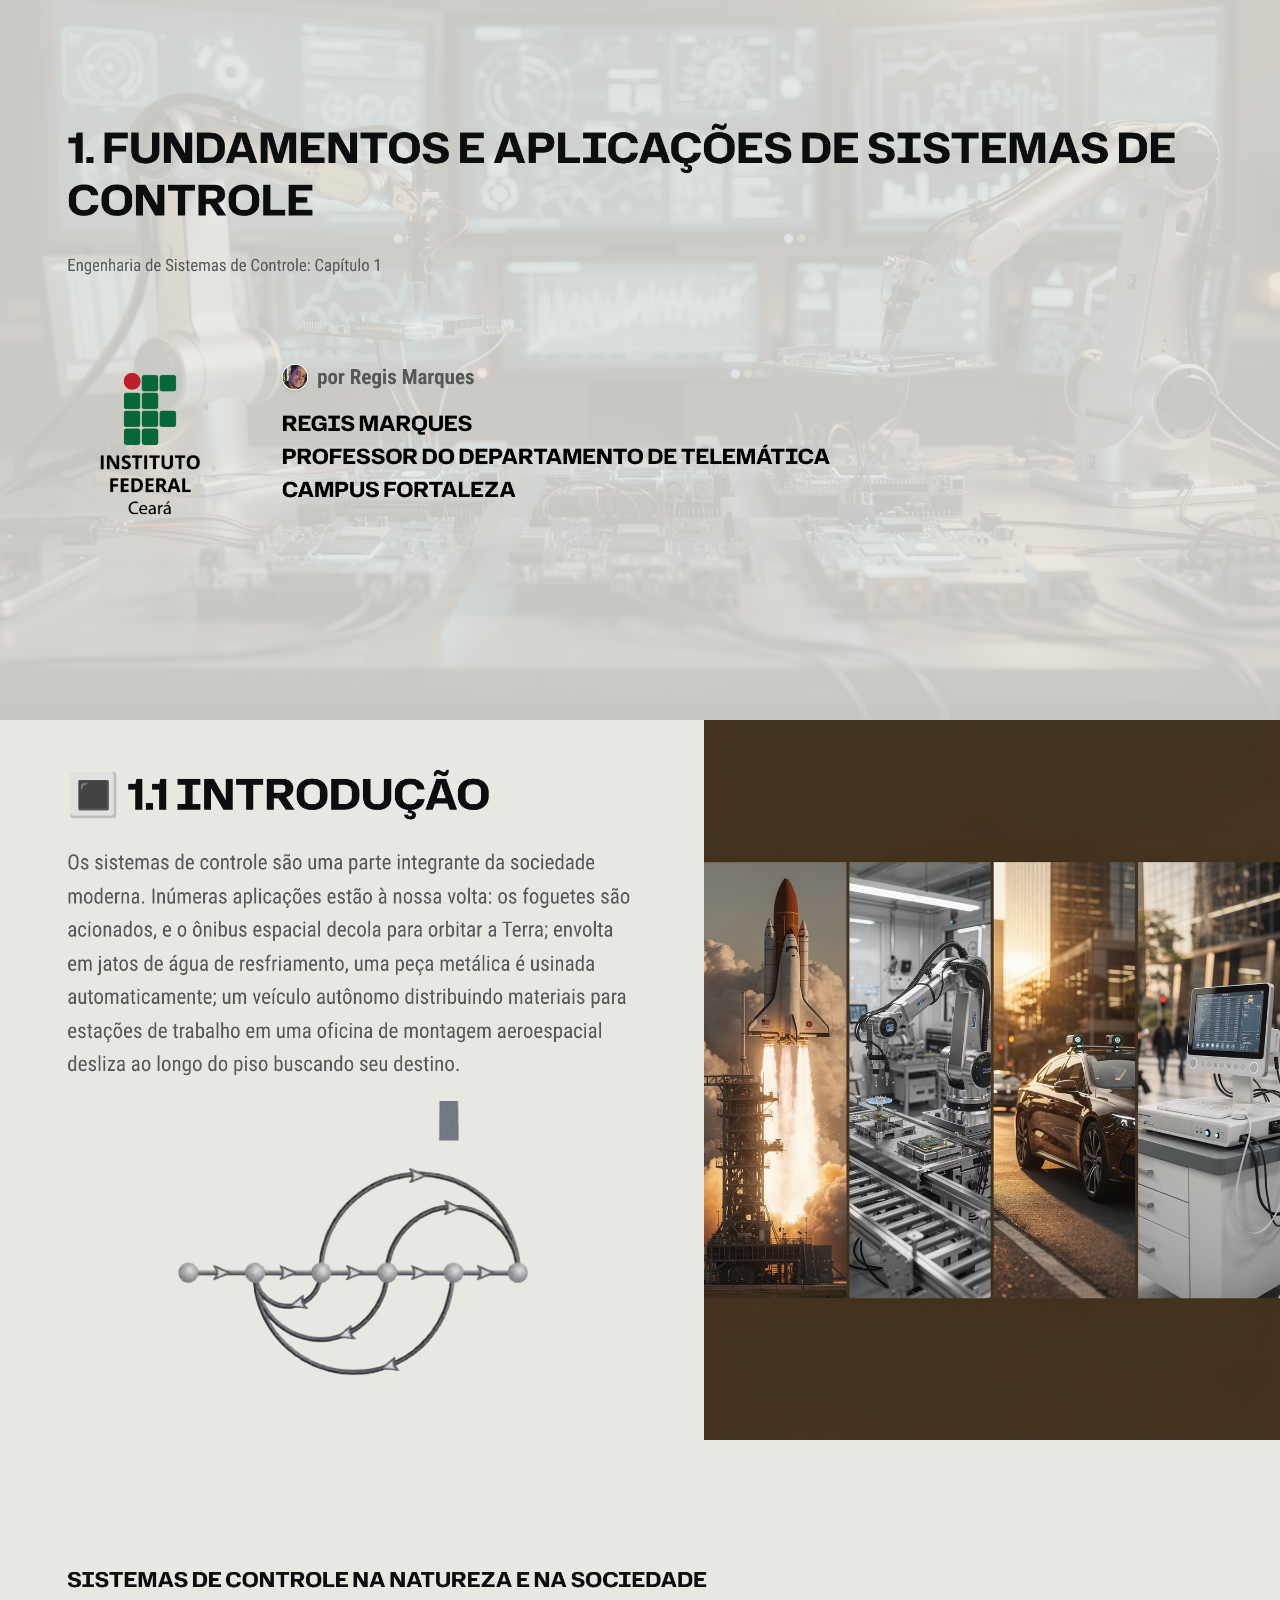
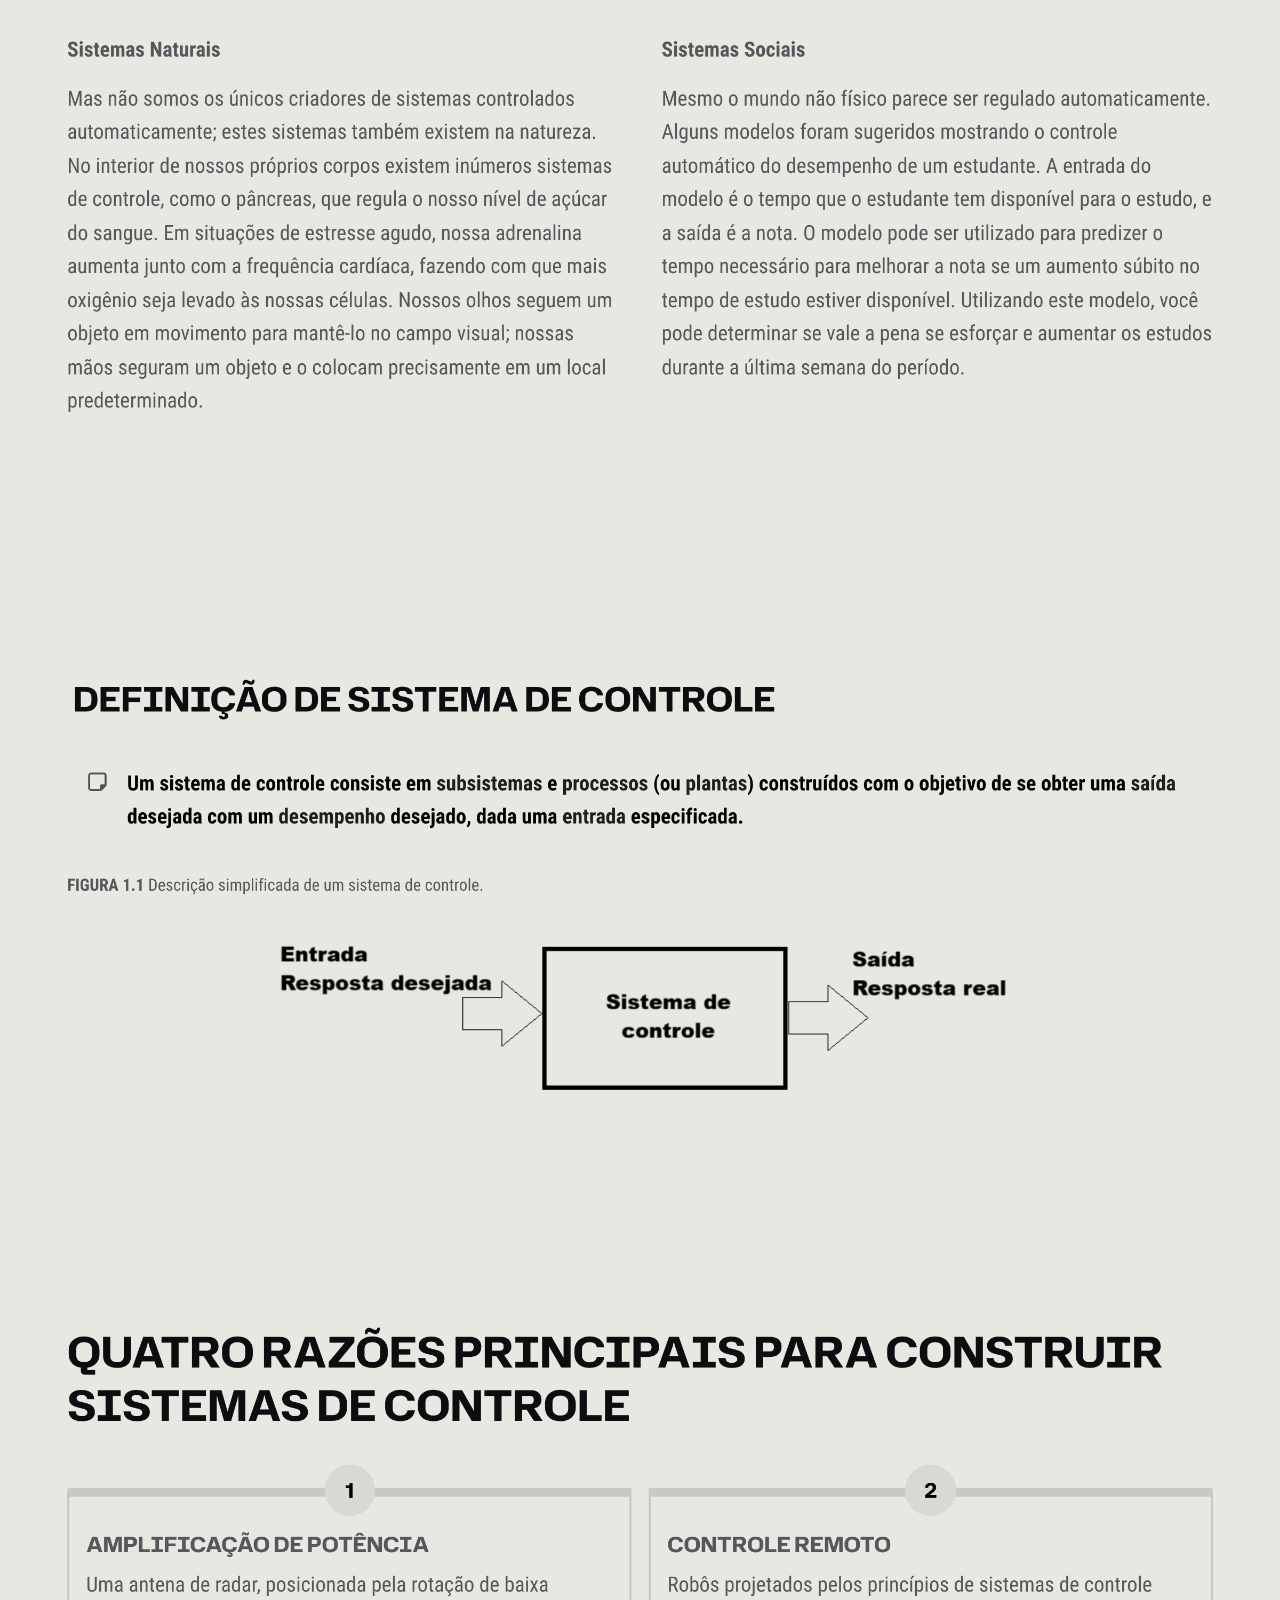
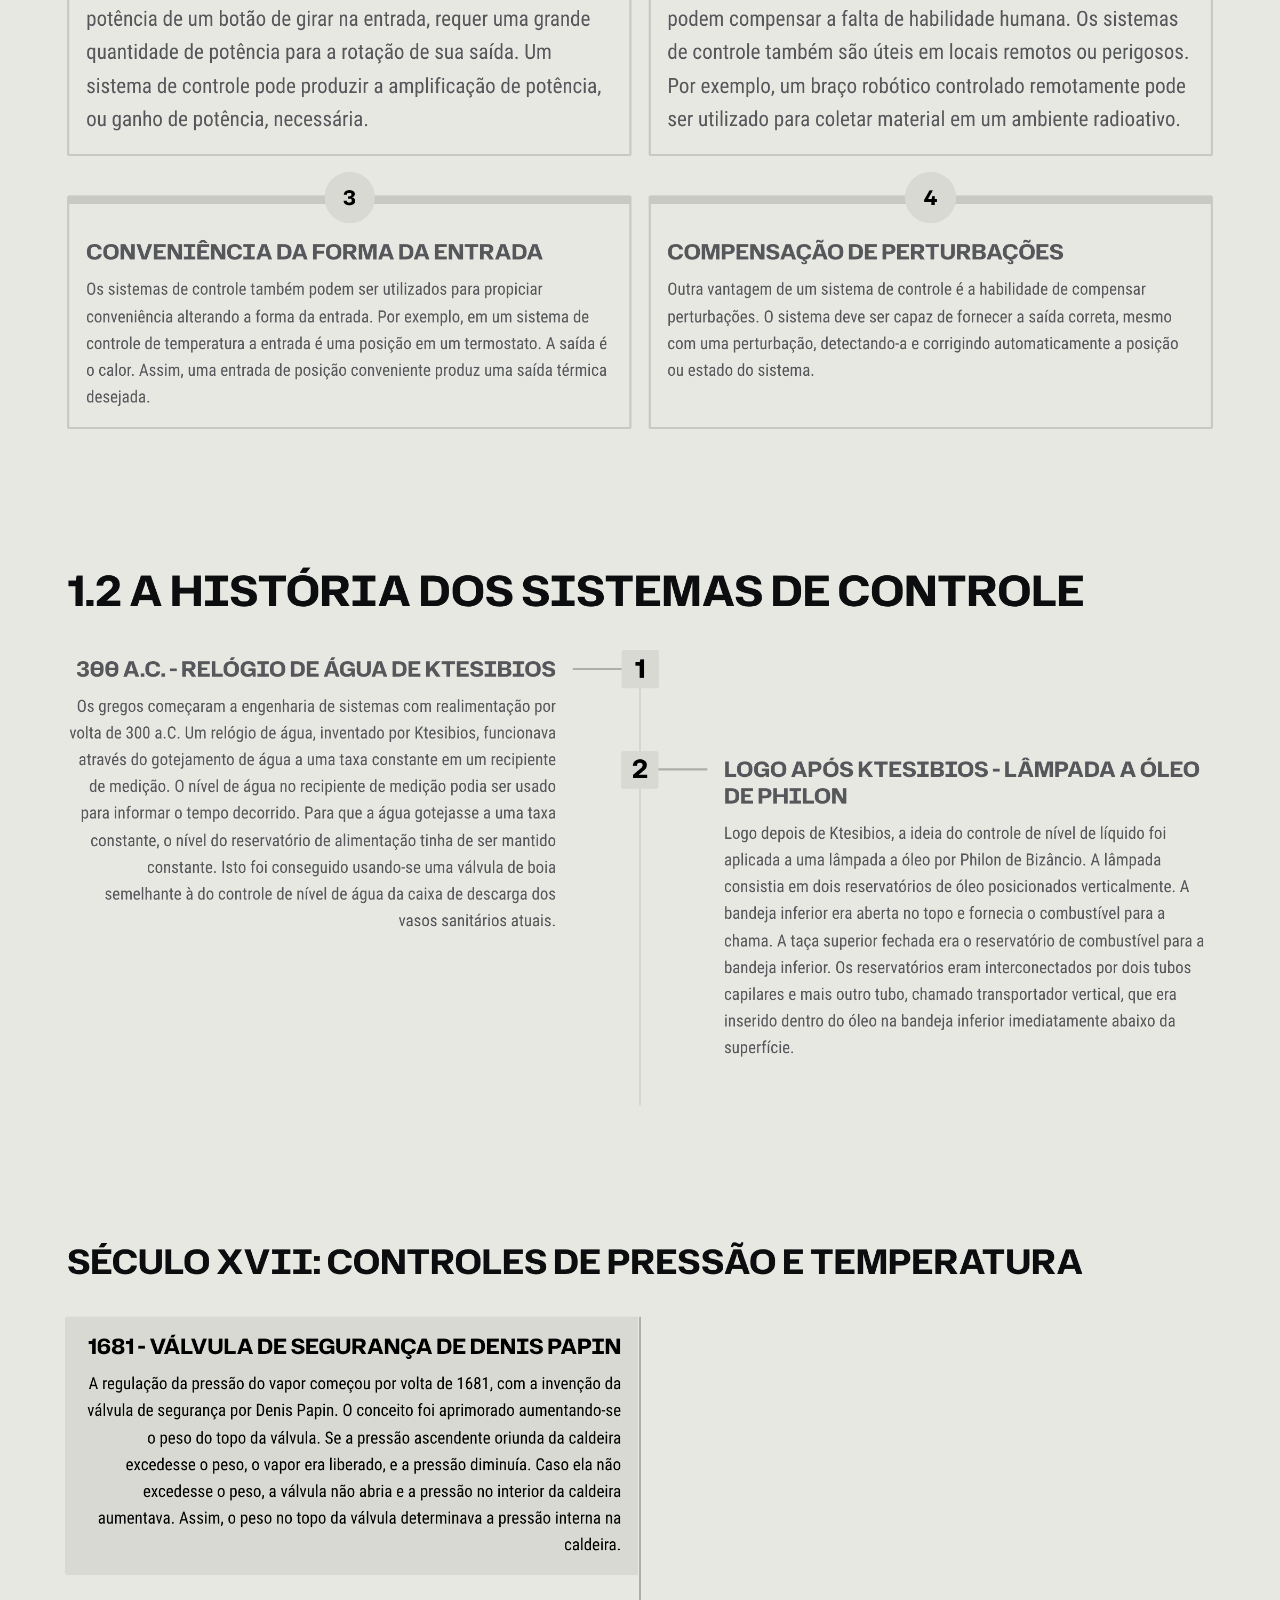
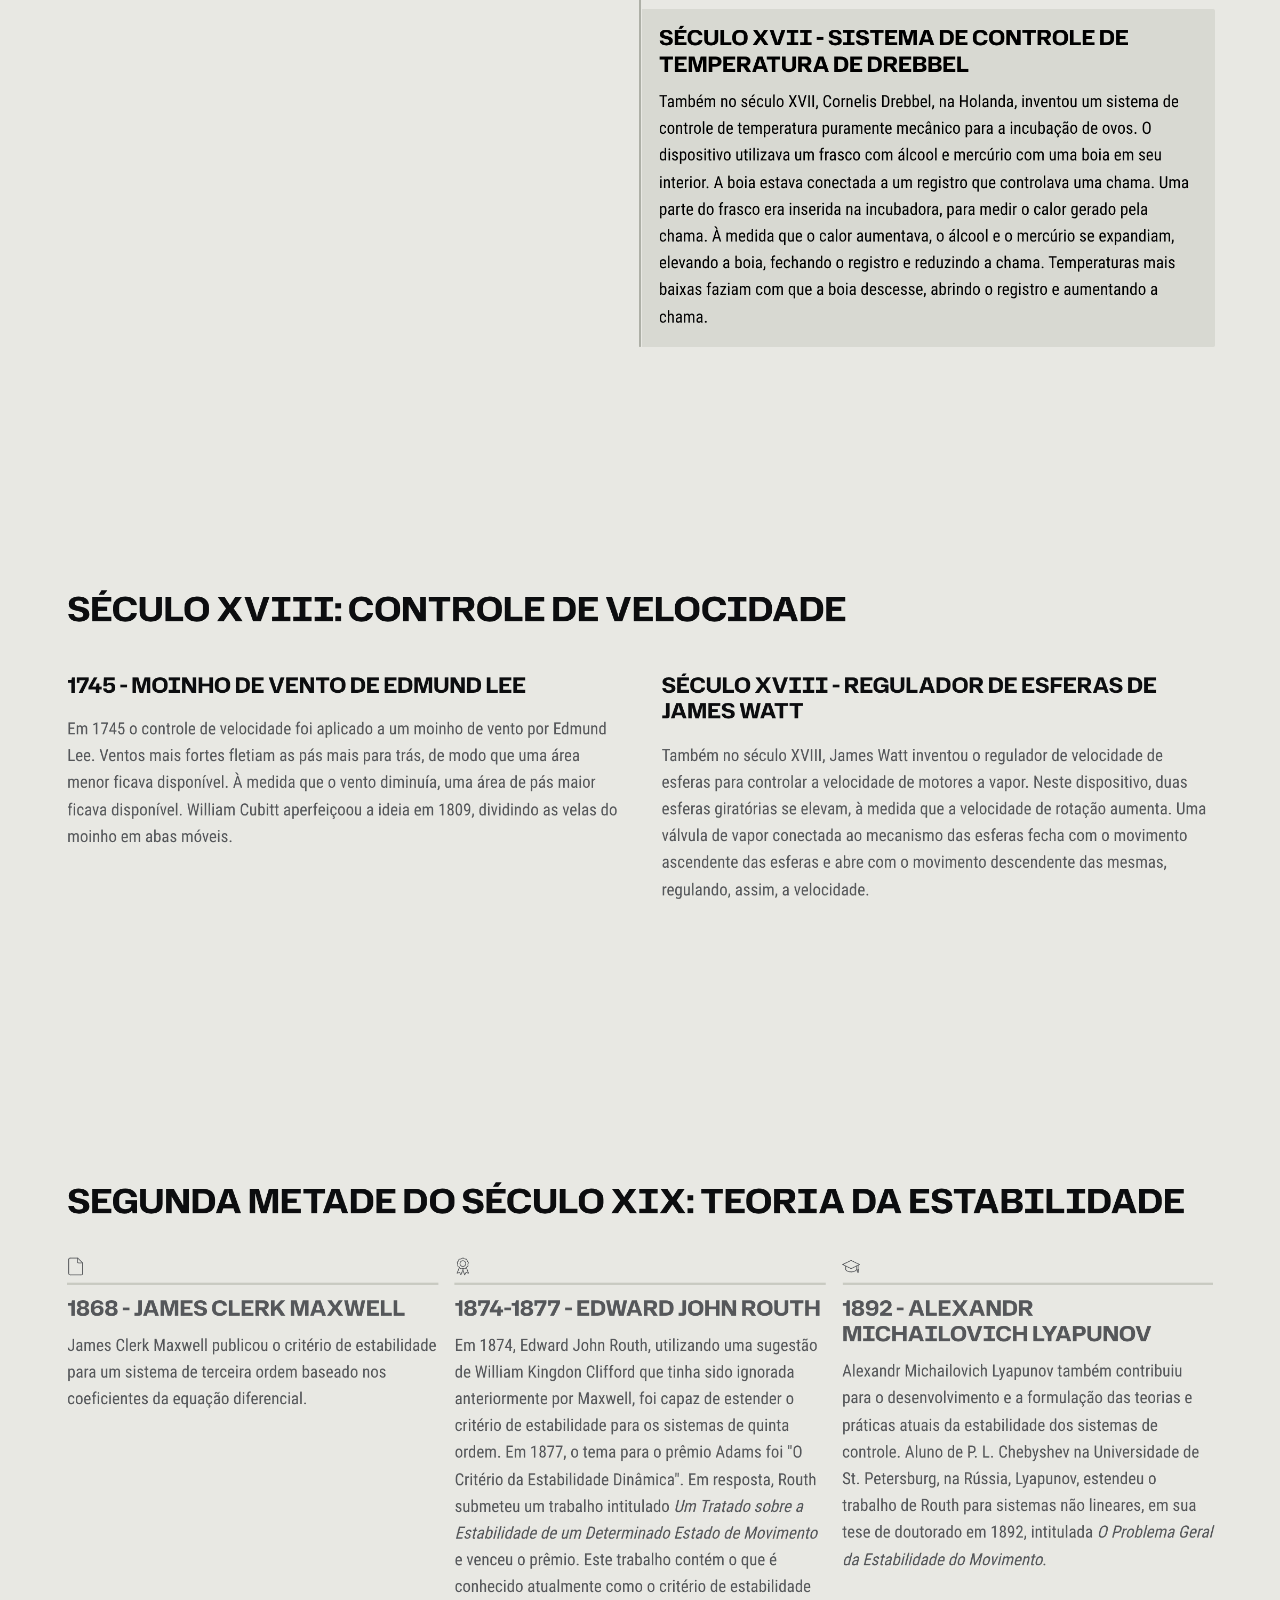
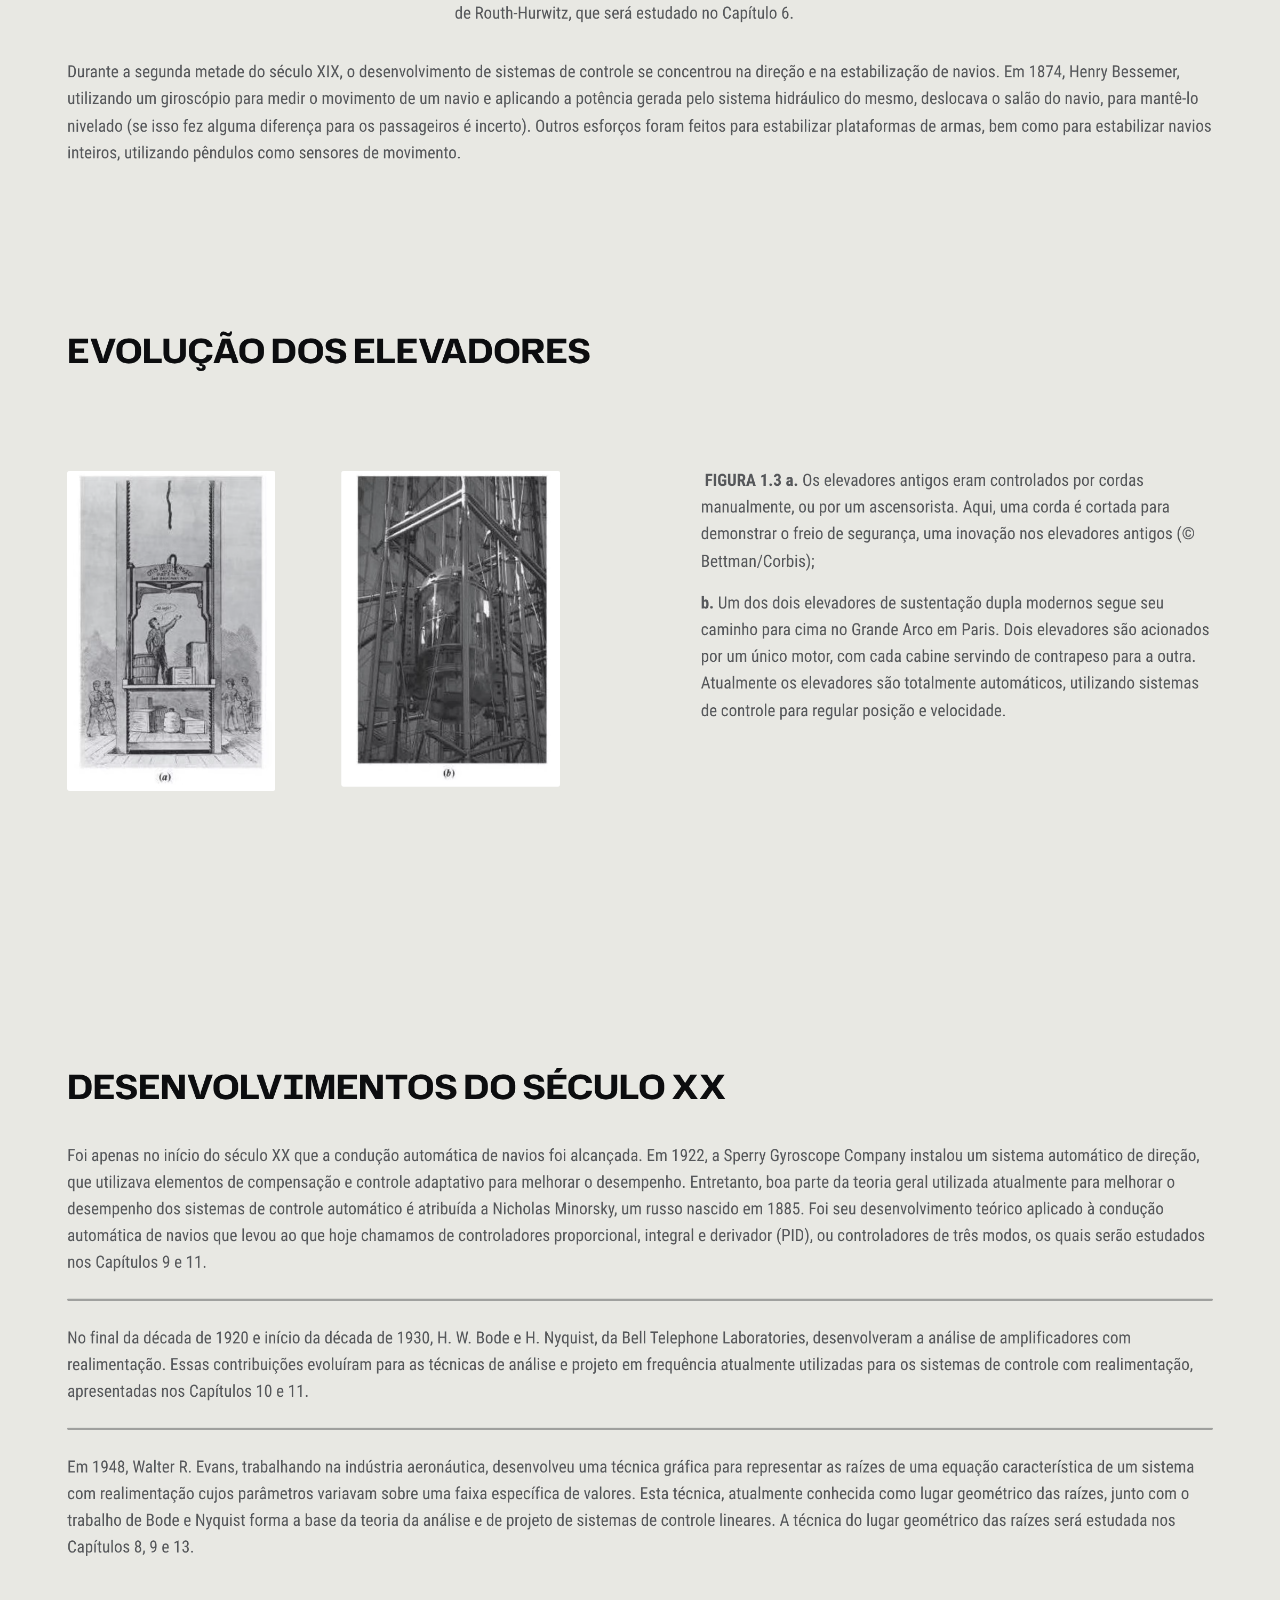
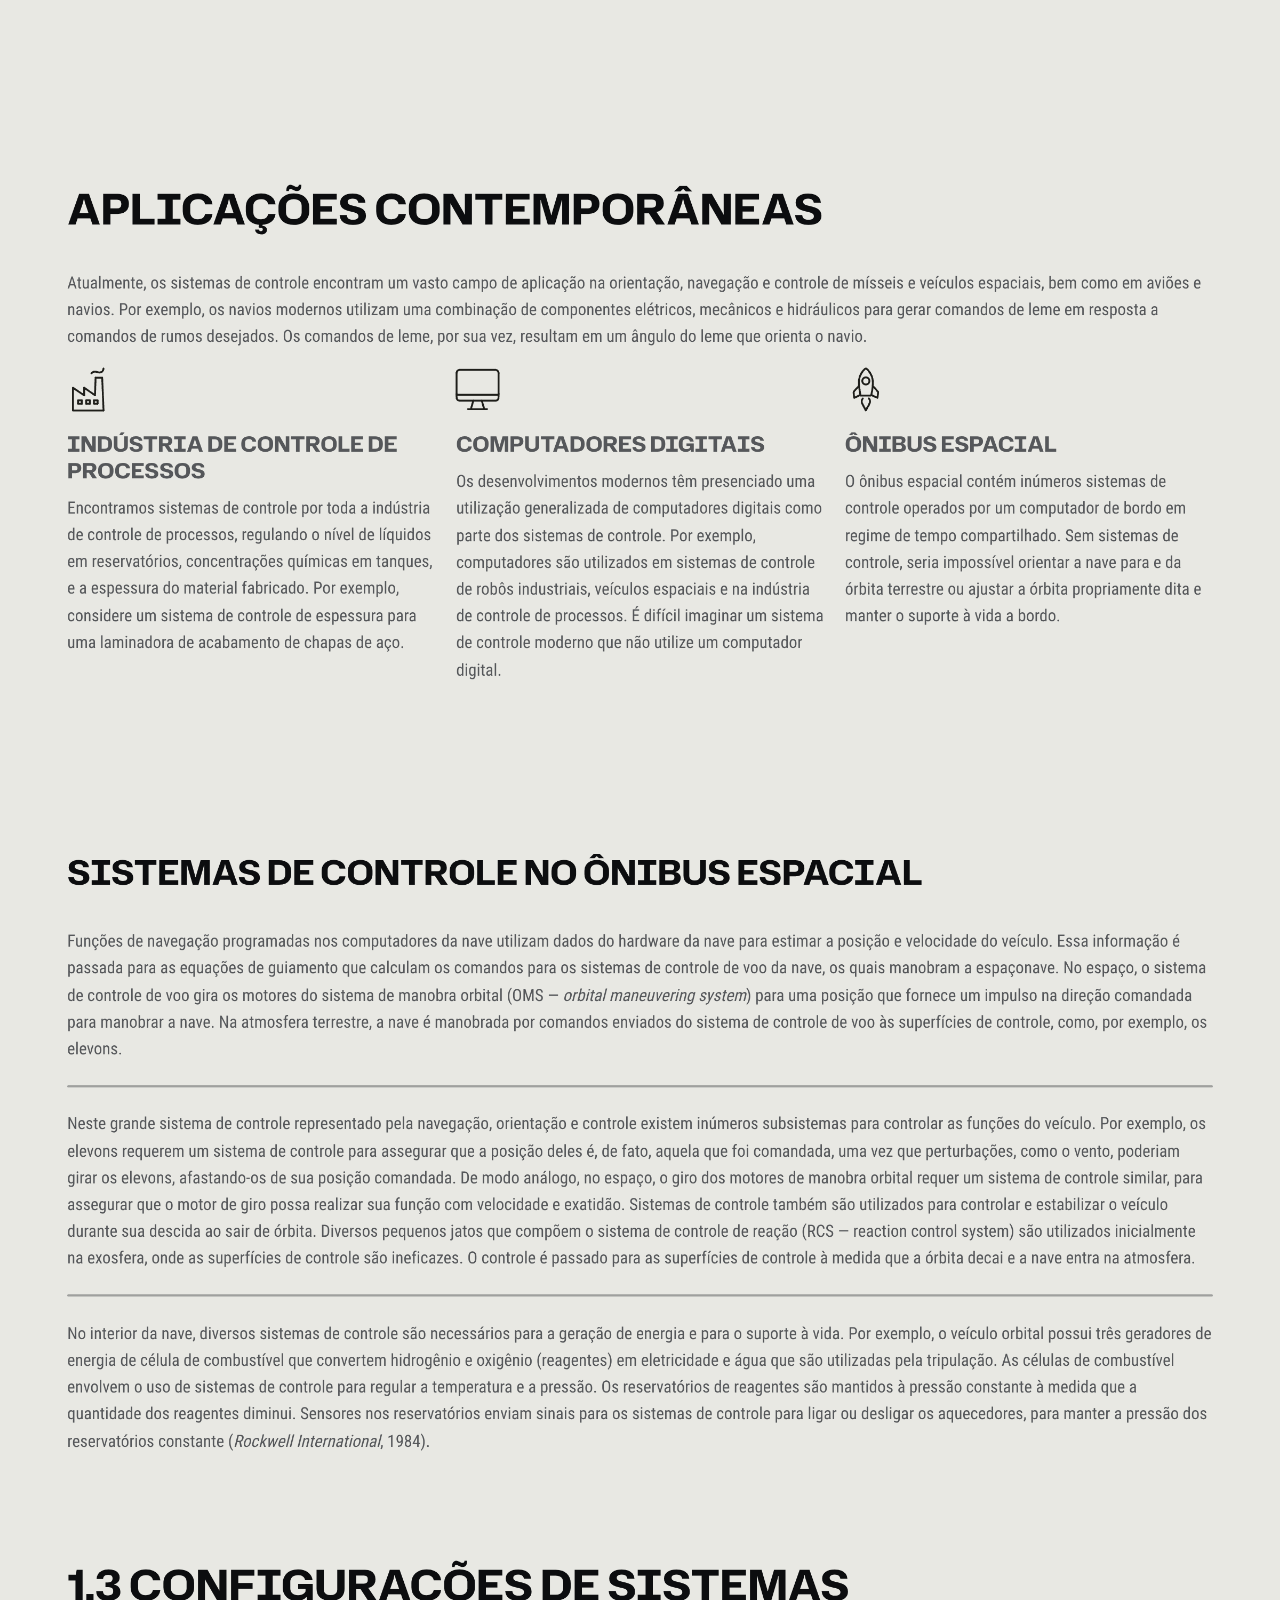
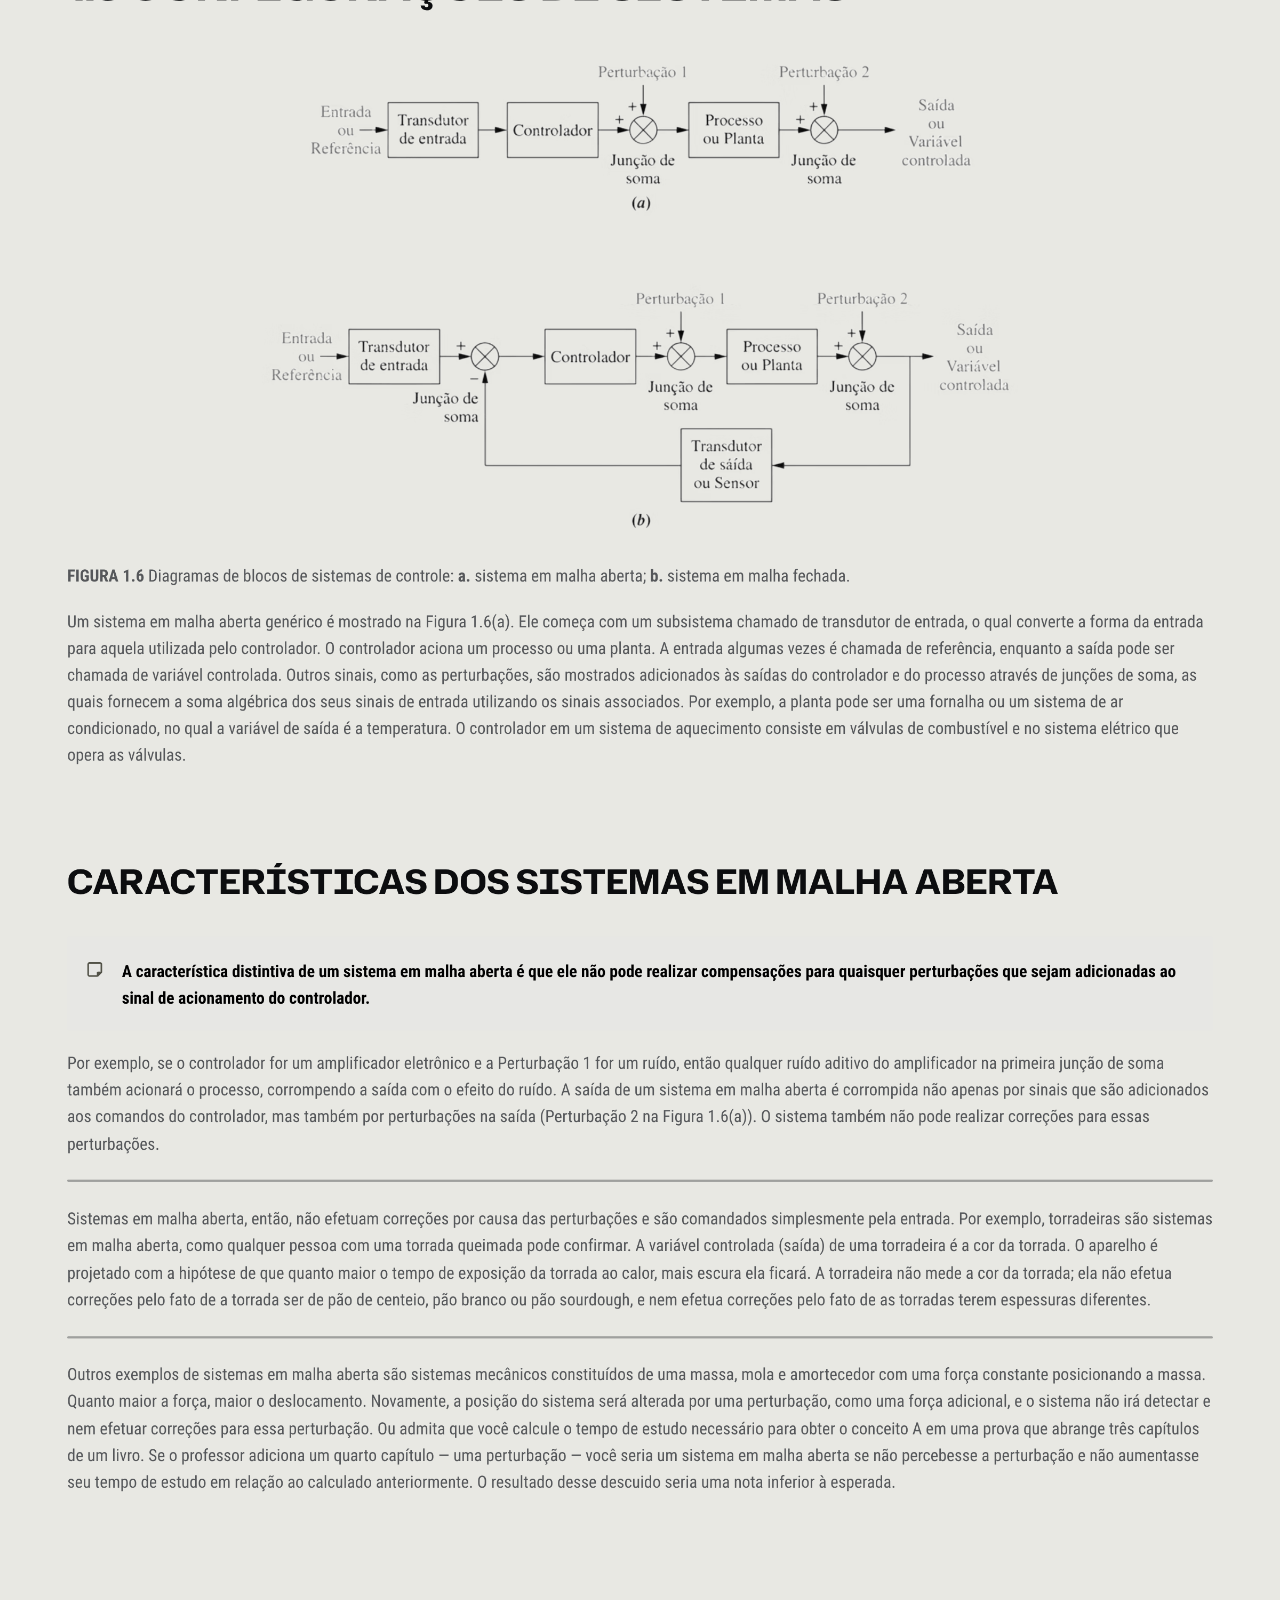
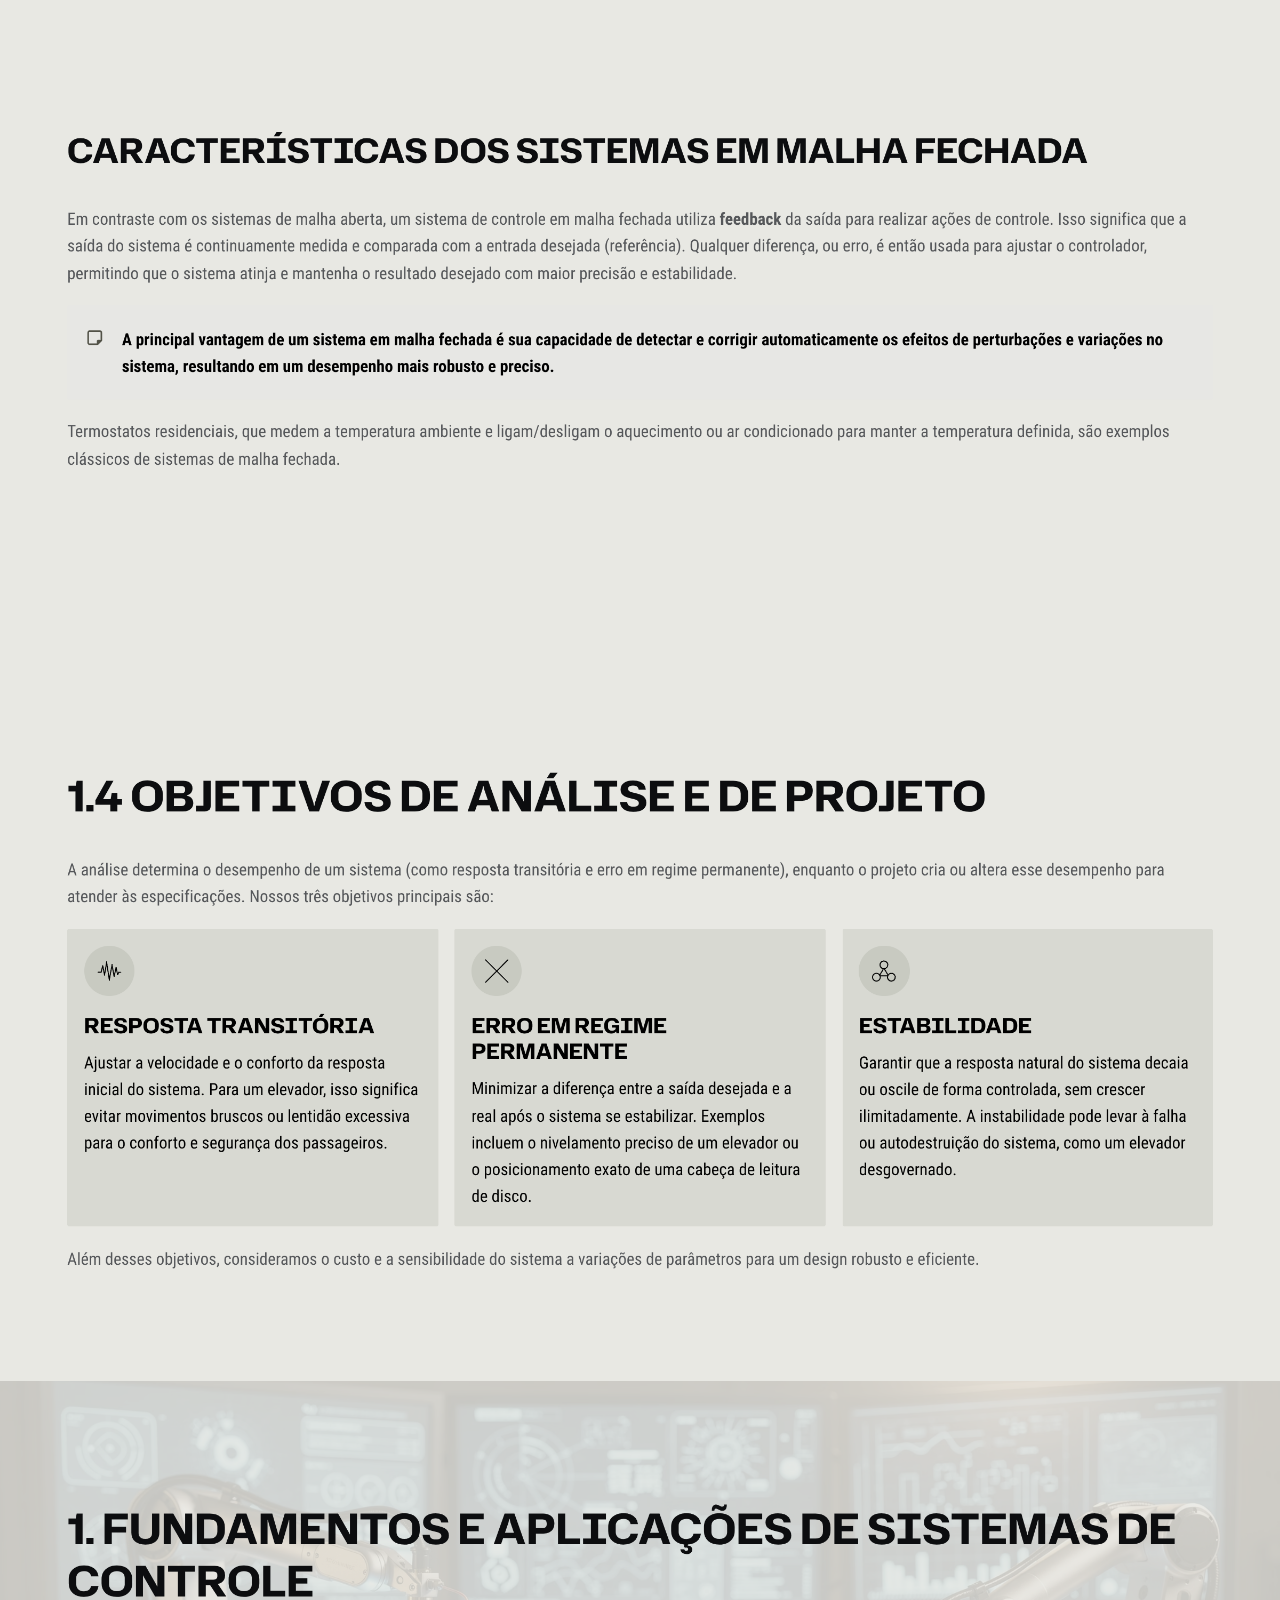
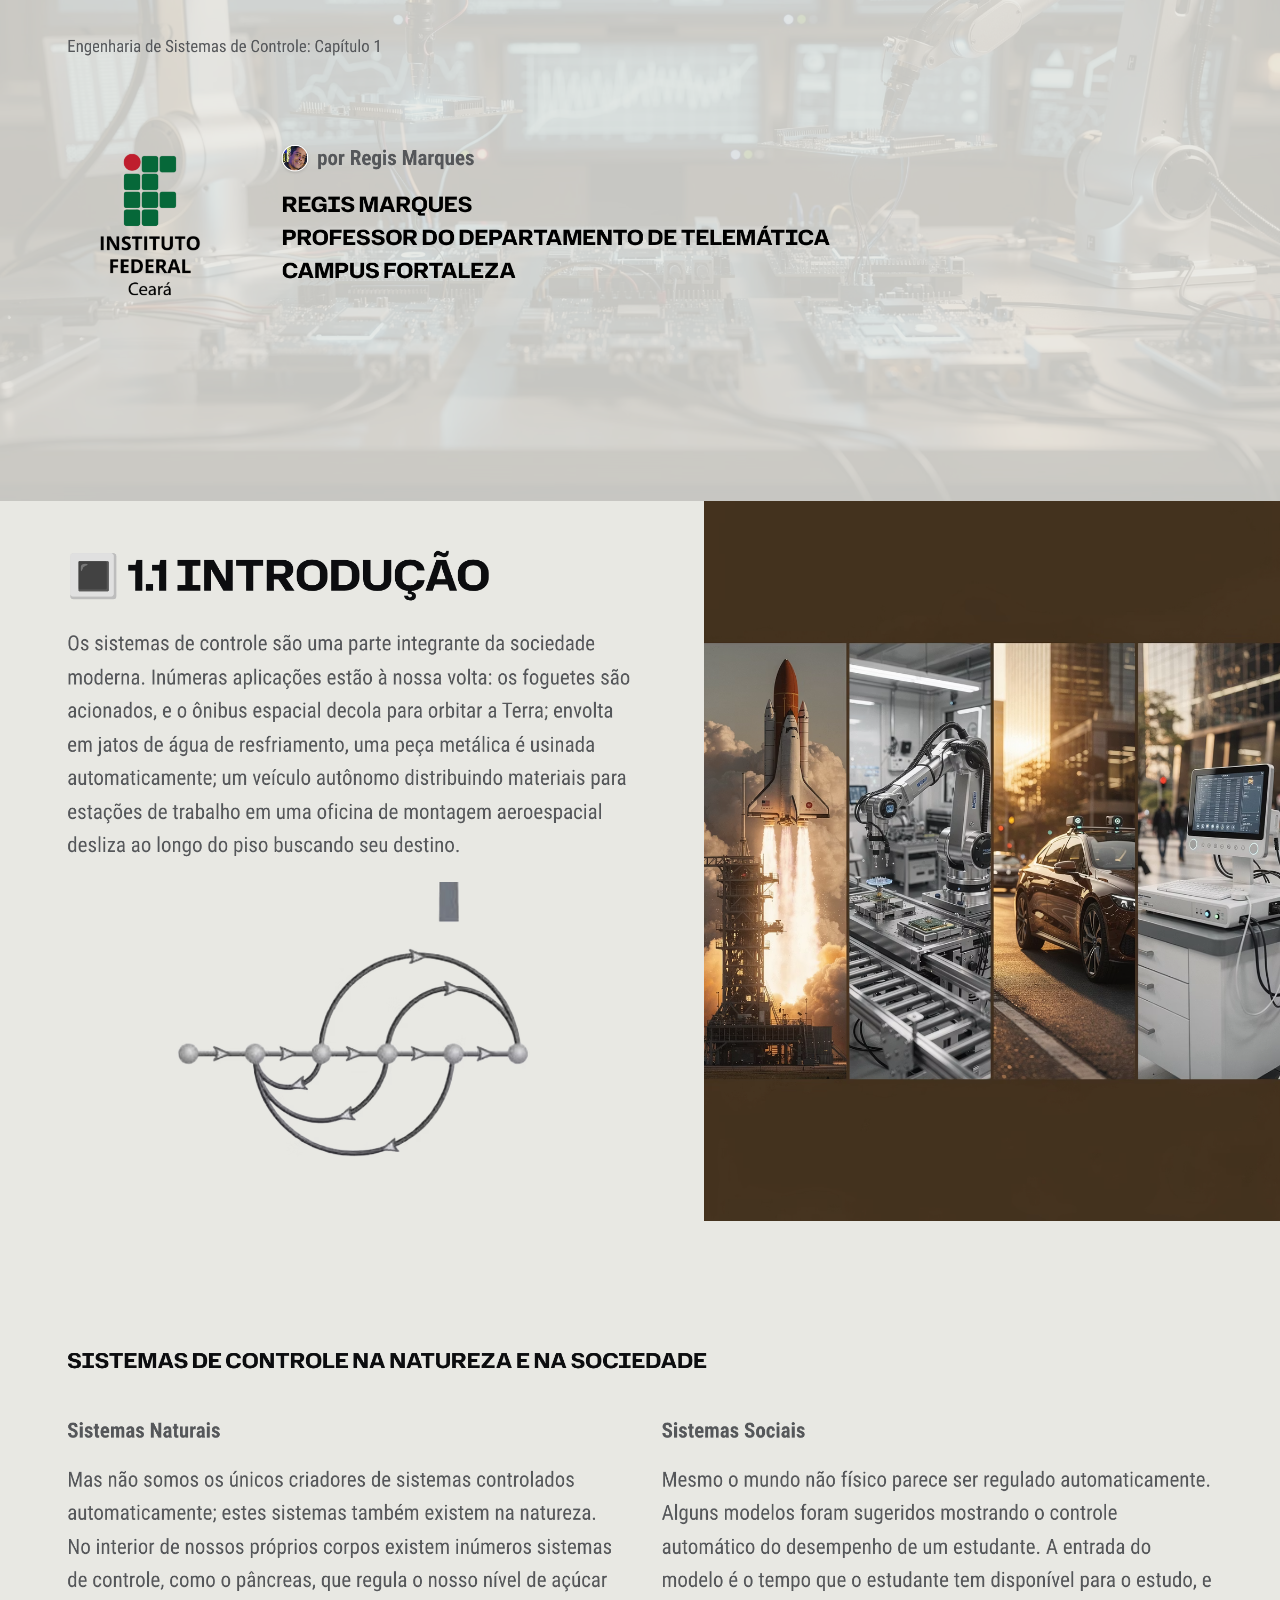
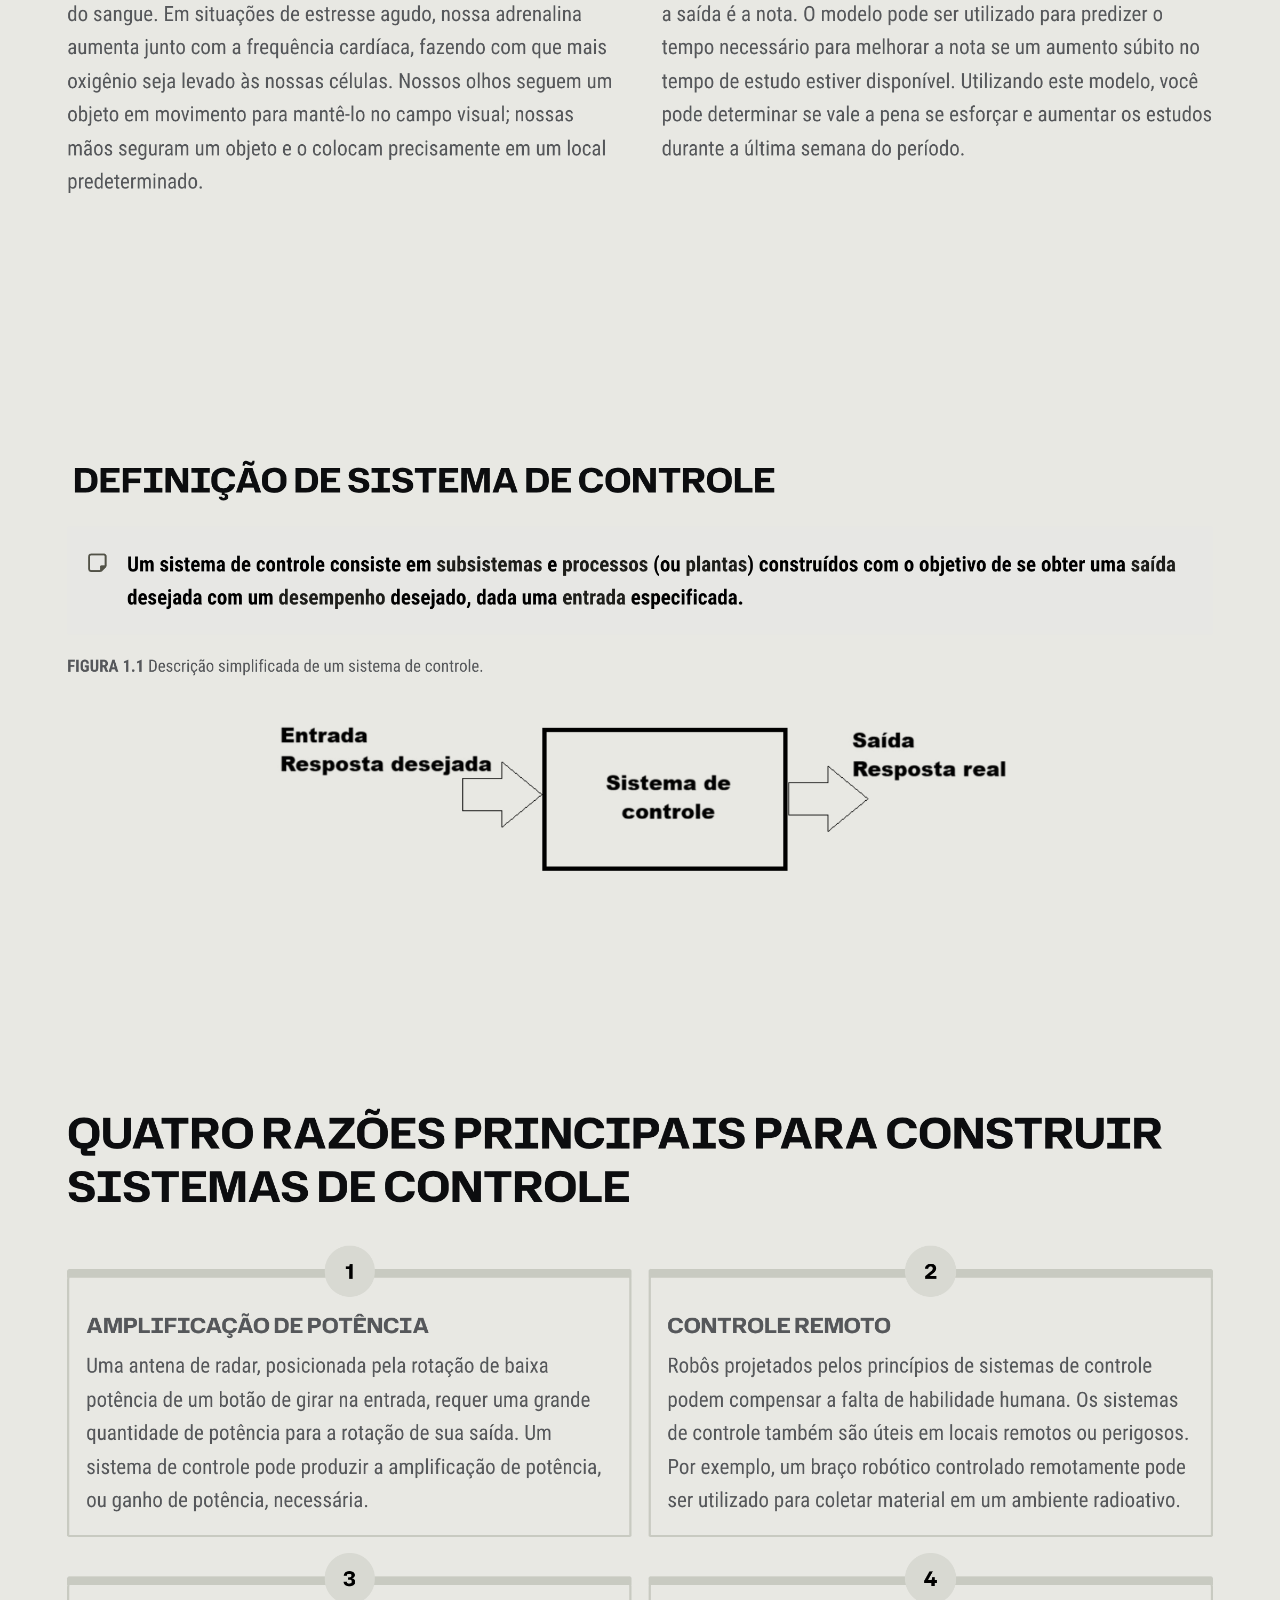
==== unit01/index.html @ aff001f9 "Add index.html to unit01: continuous scrolling slides viewer (auto fullscreen on first gesture, tap " ====
<!doctype html>
<html lang="pt-BR">
<head>
  <meta charset="utf-8">
  <meta name="viewport" content="width=device-width,initial-scale=1,minimum-scale=1">
  <title></title>
  <style>
    /* Página limpa: sem margens, fundo preto para visual melhor */
    html,body{height:100%;margin:0;background:#000}
    /* Container vertical que conterá a sequência de imagens (duplicada para loop suave) */
    #ticker{
      display:flex;
      flex-direction:column;
      align-items:center;
      width:100%;
      /* evitar barra de rolagem do navegador enquanto animamos */
      overflow:hidden;
      will-change:transform;
    }
    #ticker img{
      width:100%;
      height:auto;
      display:block;
      user-select:none;
      -webkit-user-drag:none;
      pointer-events:none; /* evita seleção acidental durante arraste */
    }
    /* Animação será definida via JS com duração calculada conforme o conteúdo */
    @keyframes scroll {
      from{transform:translateY(0)}
      to{transform:translateY(-50%)} /* move metade do conteúdo (porque duplicamos) */
    }
  </style>
</head>
<body>
  <div id="ticker" aria-hidden="true"></div>

  <script>
    (function(){
      const COUNT = 17; // número de slides
      const container = document.getElementById('ticker');

      // Cria elementos <img> para cada slide e os adiciona
      function createSequence(){
        for(let i=1;i<=COUNT;i++){
          const img = document.createElement('img');
          // Nomes de arquivo com espaços e parênteses -> usar percent-encoding
          img.src = encodeURI(`slide (${i}).png`);
          img.alt = '';
          img.loading = 'lazy';
          container.appendChild(img);
        }
      }

      // Duplica a sequência para obter loop contínuo e sem salto
      function duplicateSequence(){
        const nodes = Array.from(container.children).map(n => n.cloneNode(true));
        nodes.forEach(n => container.appendChild(n));
      }

      createSequence();
      duplicateSequence();

      // Espera carregar as imagens para medir o tamanho e definir a duração da animação
      const imgs = container.querySelectorAll('img');
      let loaded = 0;
      function tryStart(){
        // totalHeight corresponde à altura do conteúdo duplicado; queremos mover metade (a sequência original)
        const totalHeight = container.scrollHeight / 2;
        if (!totalHeight) return;
        // velocidade em pixels por segundo (ajustável): menor -> mais lento; maior -> mais rápido
        const pxPerSec = 40; // valor pensável para leitura; altere se quiser rolagem mais rápida
        const durationSec = Math.max(10, Math.round(totalHeight / pxPerSec));

        // Define a animação CSS
        container.style.animation = `scroll ${durationSec}s linear infinite`;
        container.style.animationPlayState = 'running';
      }

      imgs.forEach(img => {
        if (img.complete) {
          if(++loaded === imgs.length) tryStart();
        } else {
          img.addEventListener('load', () => { if(++loaded === imgs.length) tryStart(); });
          img.addEventListener('error', () => { if(++loaded === imgs.length) tryStart(); });
        }
      });

      // Toque/clique: primeiro gesto tenta ativar tela cheia (a maioria dos navegadores permite apenas após gesto do usuário)
      // e também alterna pausar/resumir a animação. Mantemos a página sem controles visíveis.
      let firstGesture = true;
      function togglePause(){
        const state = container.style.animationPlayState === 'paused' ? 'running' : 'paused';
        container.style.animationPlayState = state;
      }

      function onUserGesture(){
        if(firstGesture){
          firstGesture = false;
          // Tenta entrar em fullscreen no elemento raiz
          const el = document.documentElement;
          if(el.requestFullscreen) el.requestFullscreen().catch(()=>{});
          else if(el.webkitRequestFullscreen) el.webkitRequestFullscreen();
        }
        togglePause();
      }

      // Suporte a toque e clique (um toque pausa/resume e pede fullscreen na primeira vez)
      document.addEventListener('click', onUserGesture);
      document.addEventListener('touchstart', onUserGesture, {passive:true});

      // Opcional: pausa ao perder foco da janela (útil em mobile ao abrir teclado/menus)
      window.addEventListener('visibilitychange', ()=>{
        if(document.hidden) container.style.animationPlayState = 'paused';
        else container.style.animationPlayState = 'running';
      });

      // Acessibilidade: permitir usar a tecla Espaço para pausar/resumir (se o usuário abrir teclado em fullscreen)
      document.addEventListener('keydown', (e)=>{
        if(e.code === 'Space'){
          e.preventDefault();
          togglePause();
        }
      });

      // Pequena segurança: se nada carregar (arquivos com outro nome), criar uma mensagem de erro em console
      setTimeout(()=>{
        if(container.children.length === 0) console.error('Nenhuma imagem encontrada em unit01 com os nomes slide (1).png ... slide (17).png');
      }, 3000);

    })();
  </script>
</body>
</html>
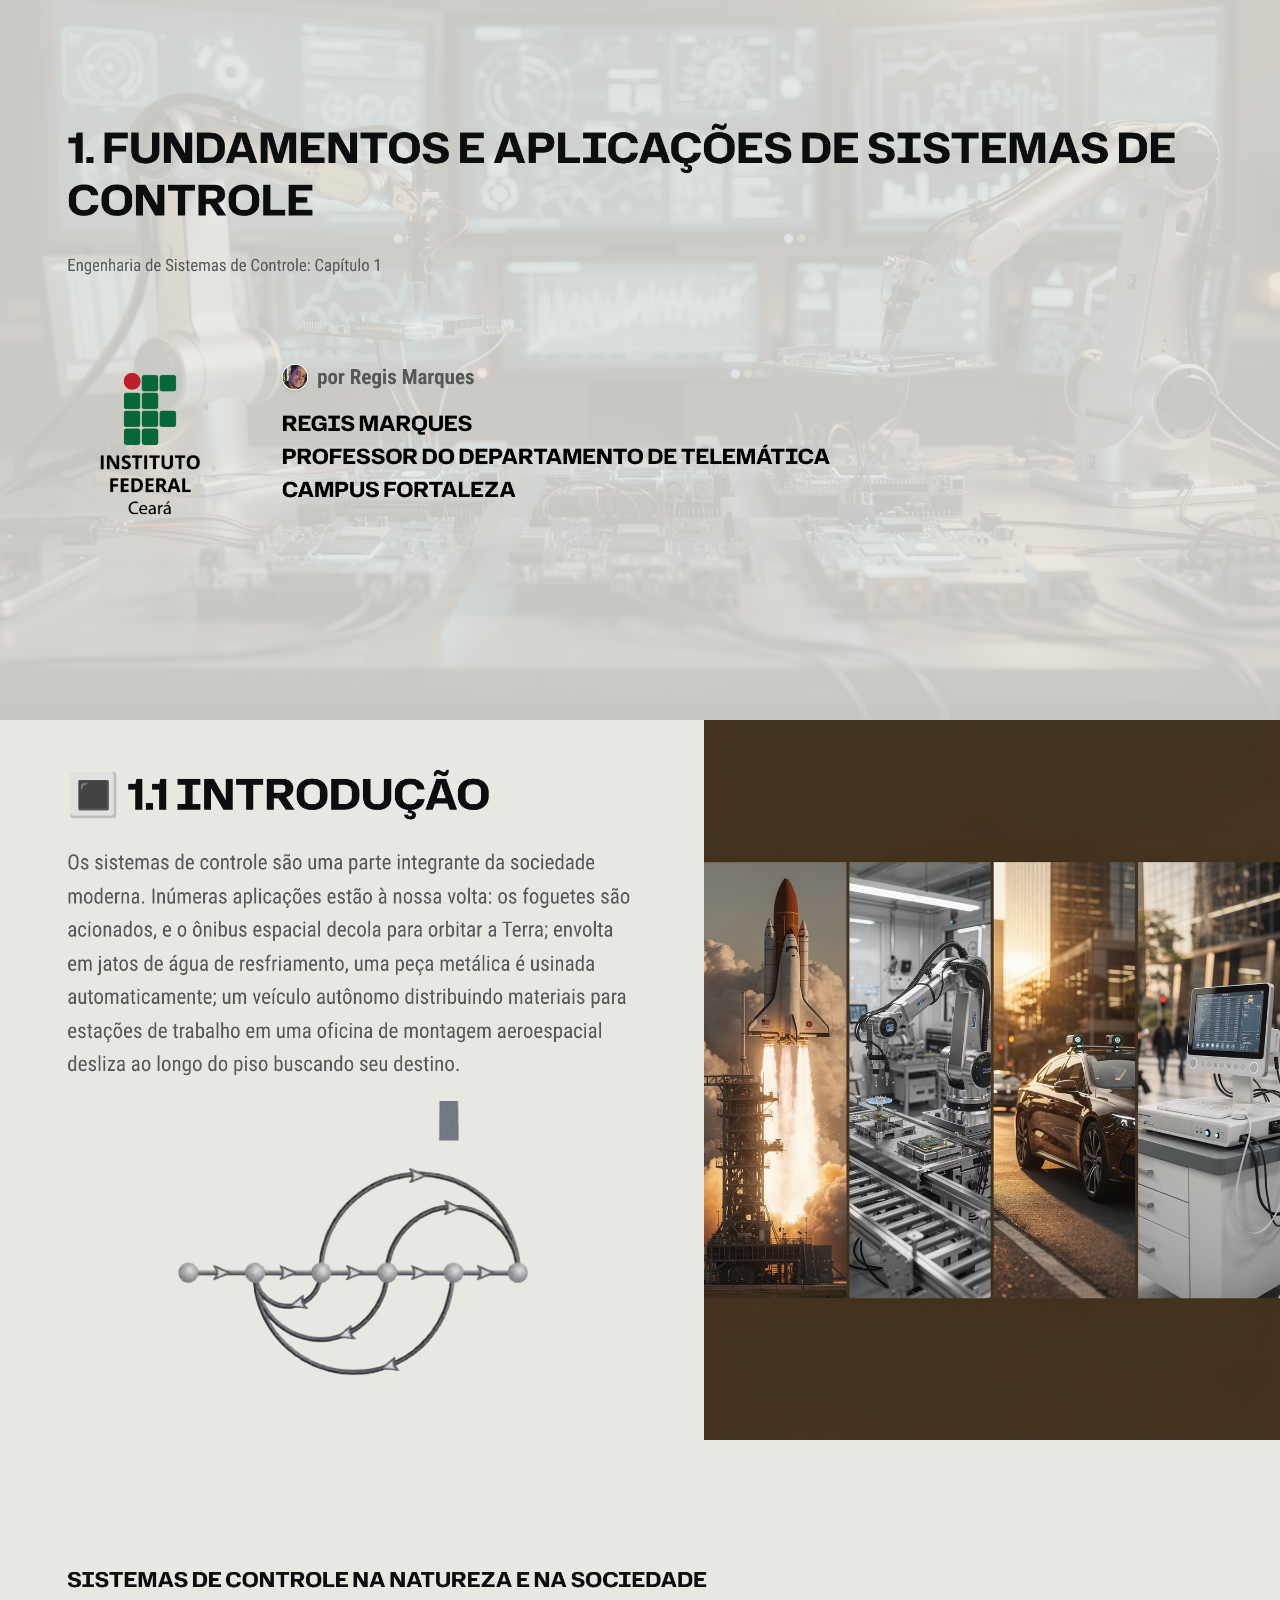
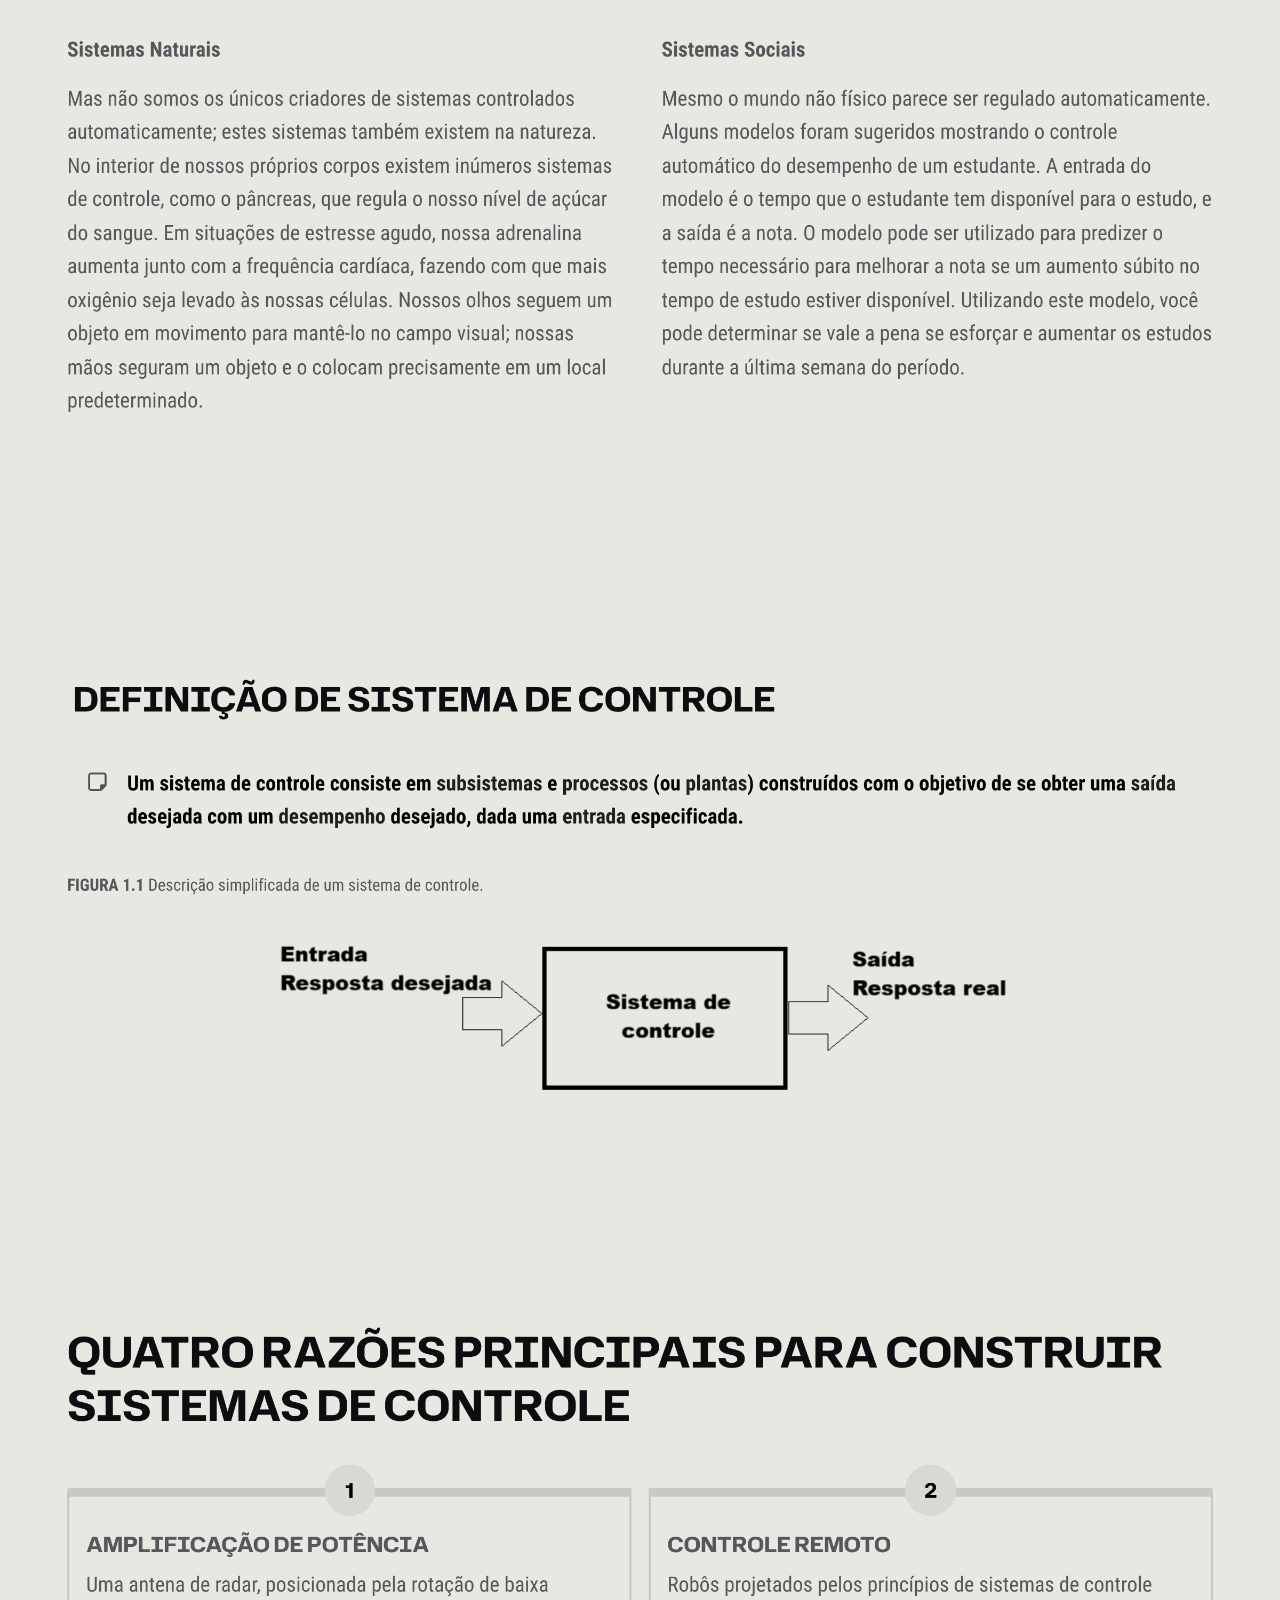
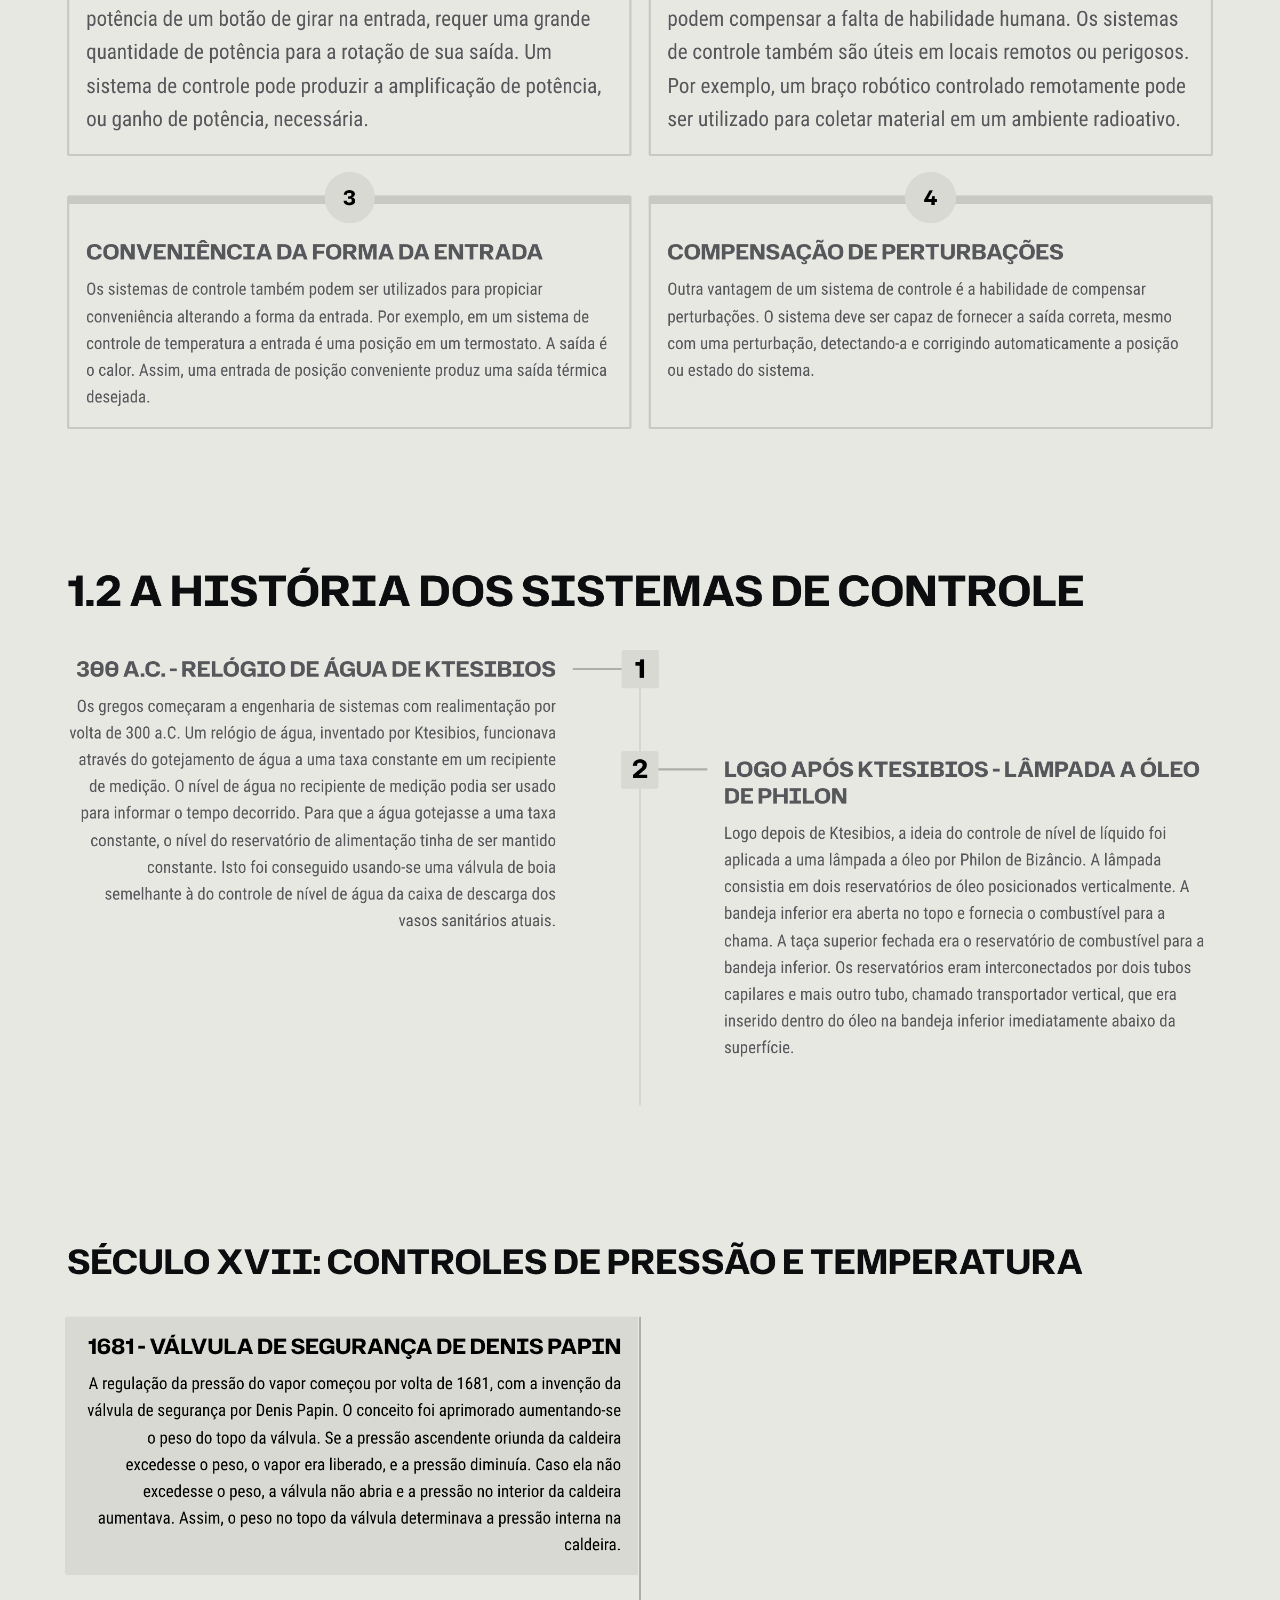
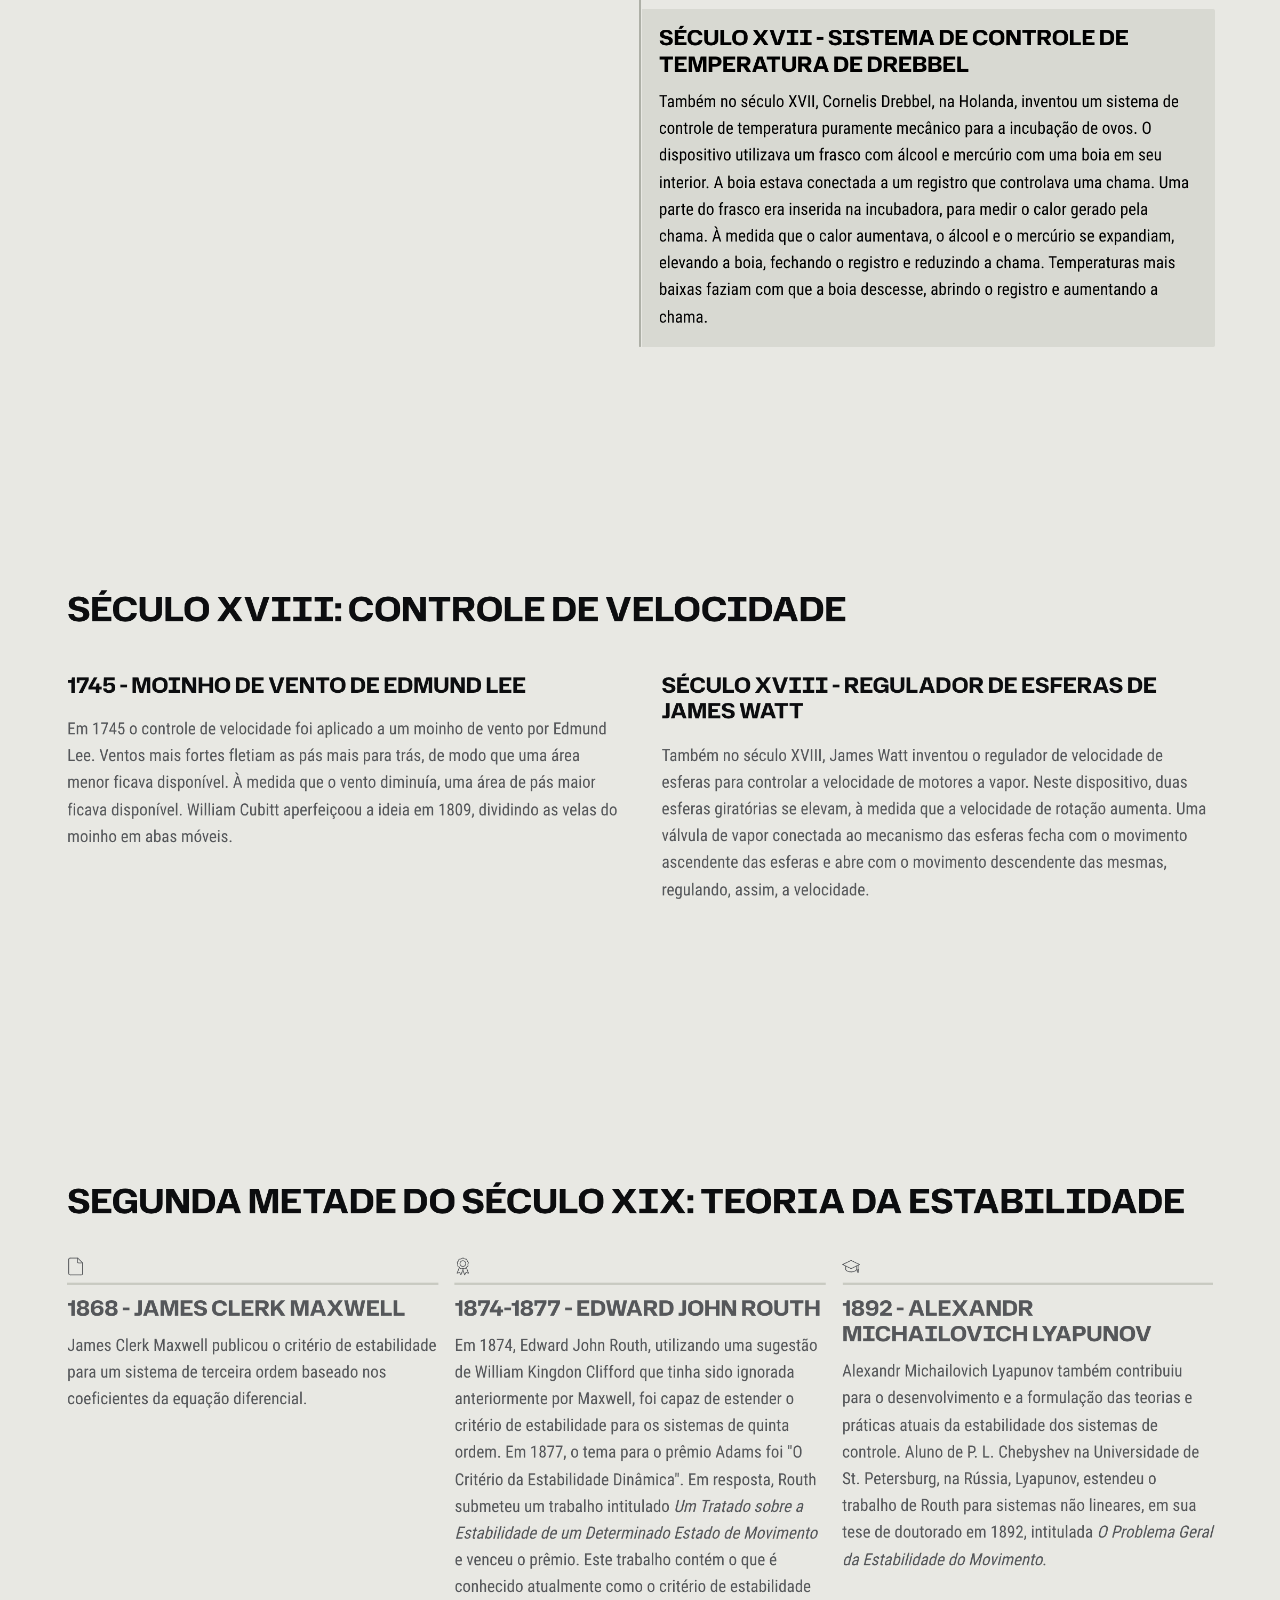
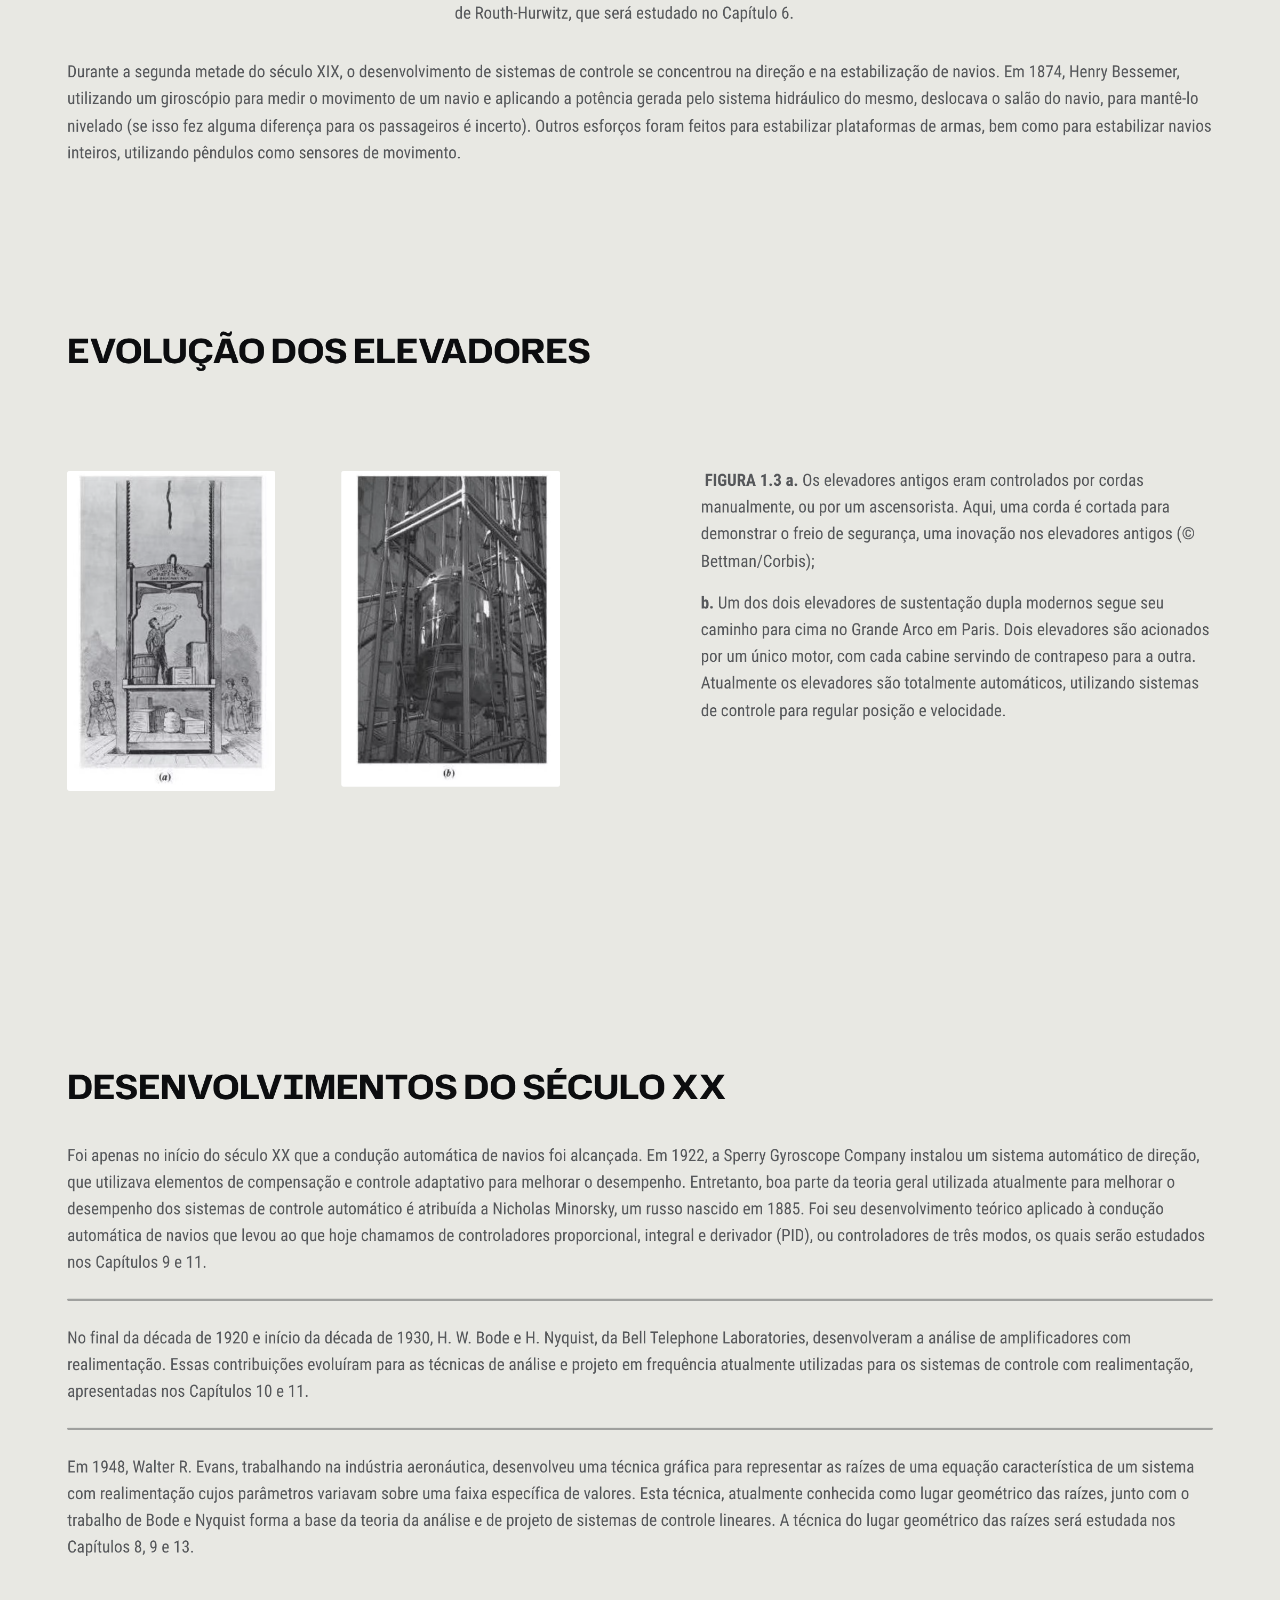
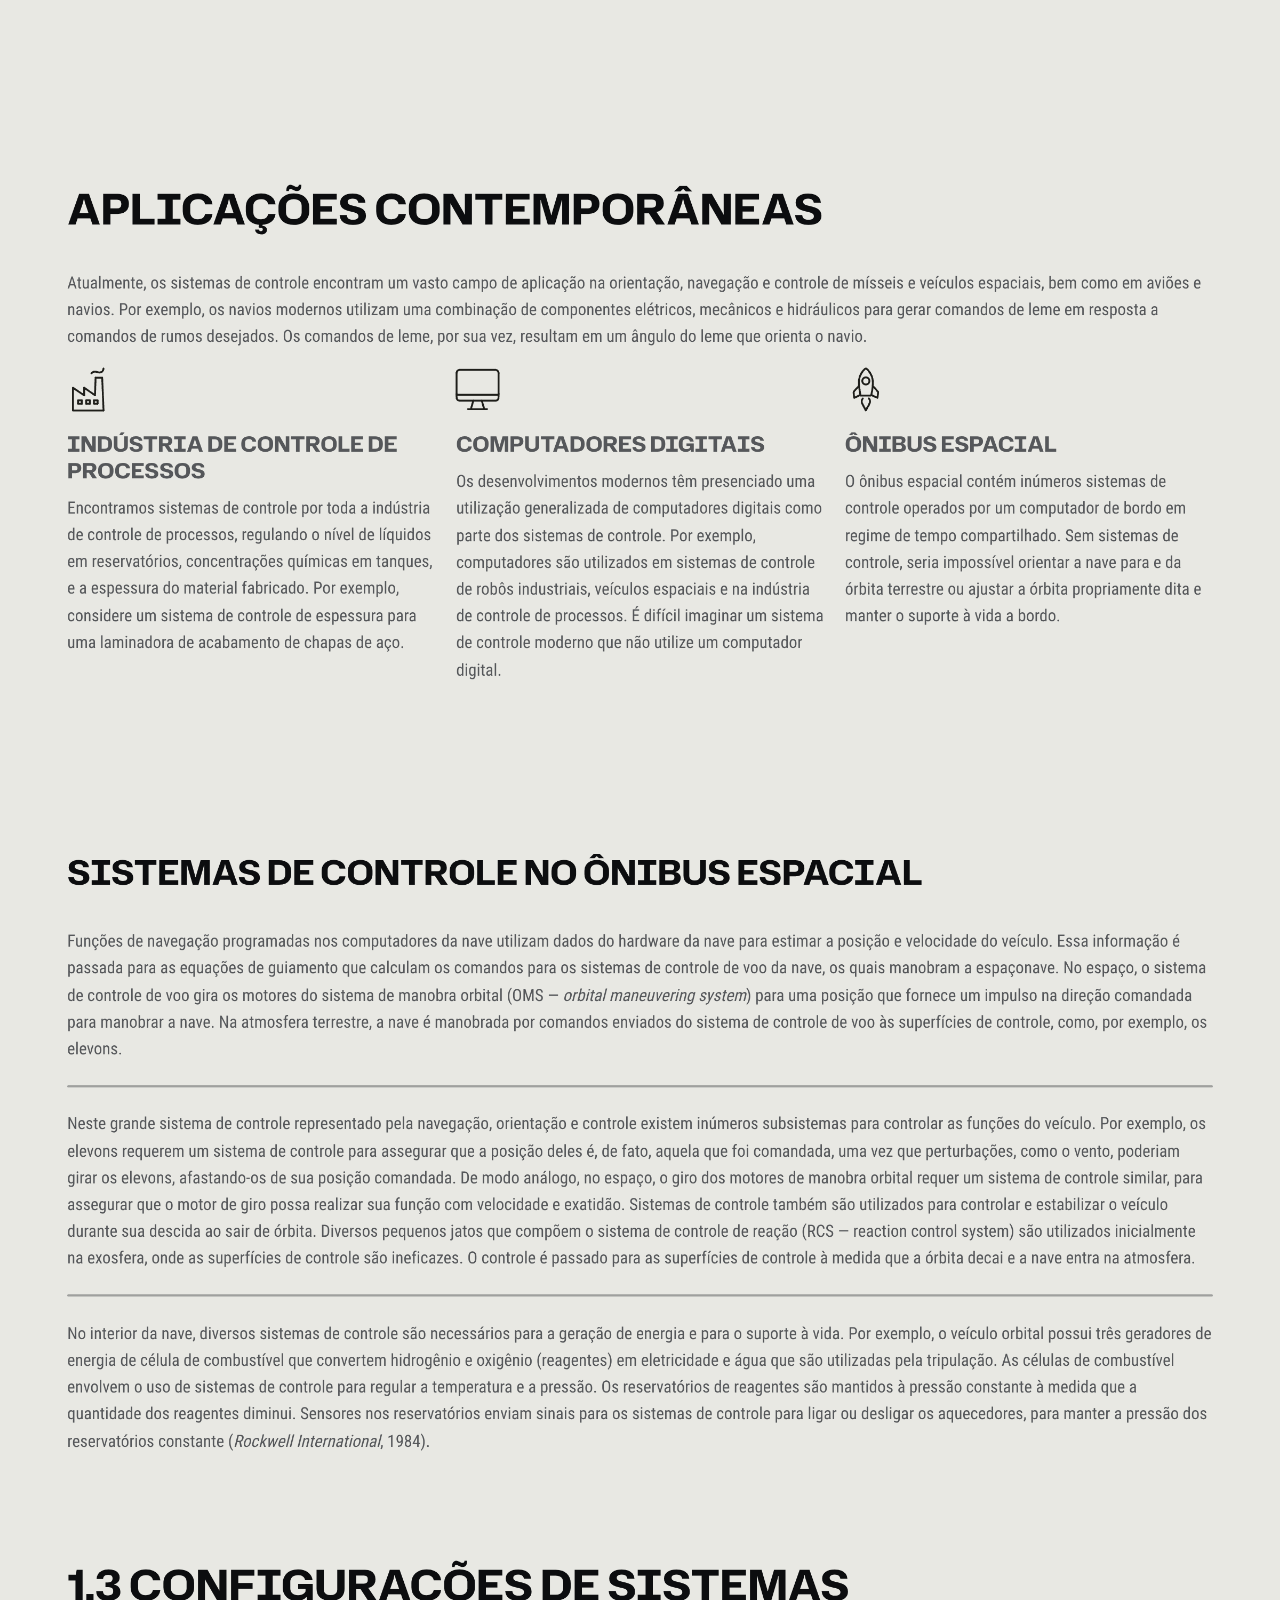
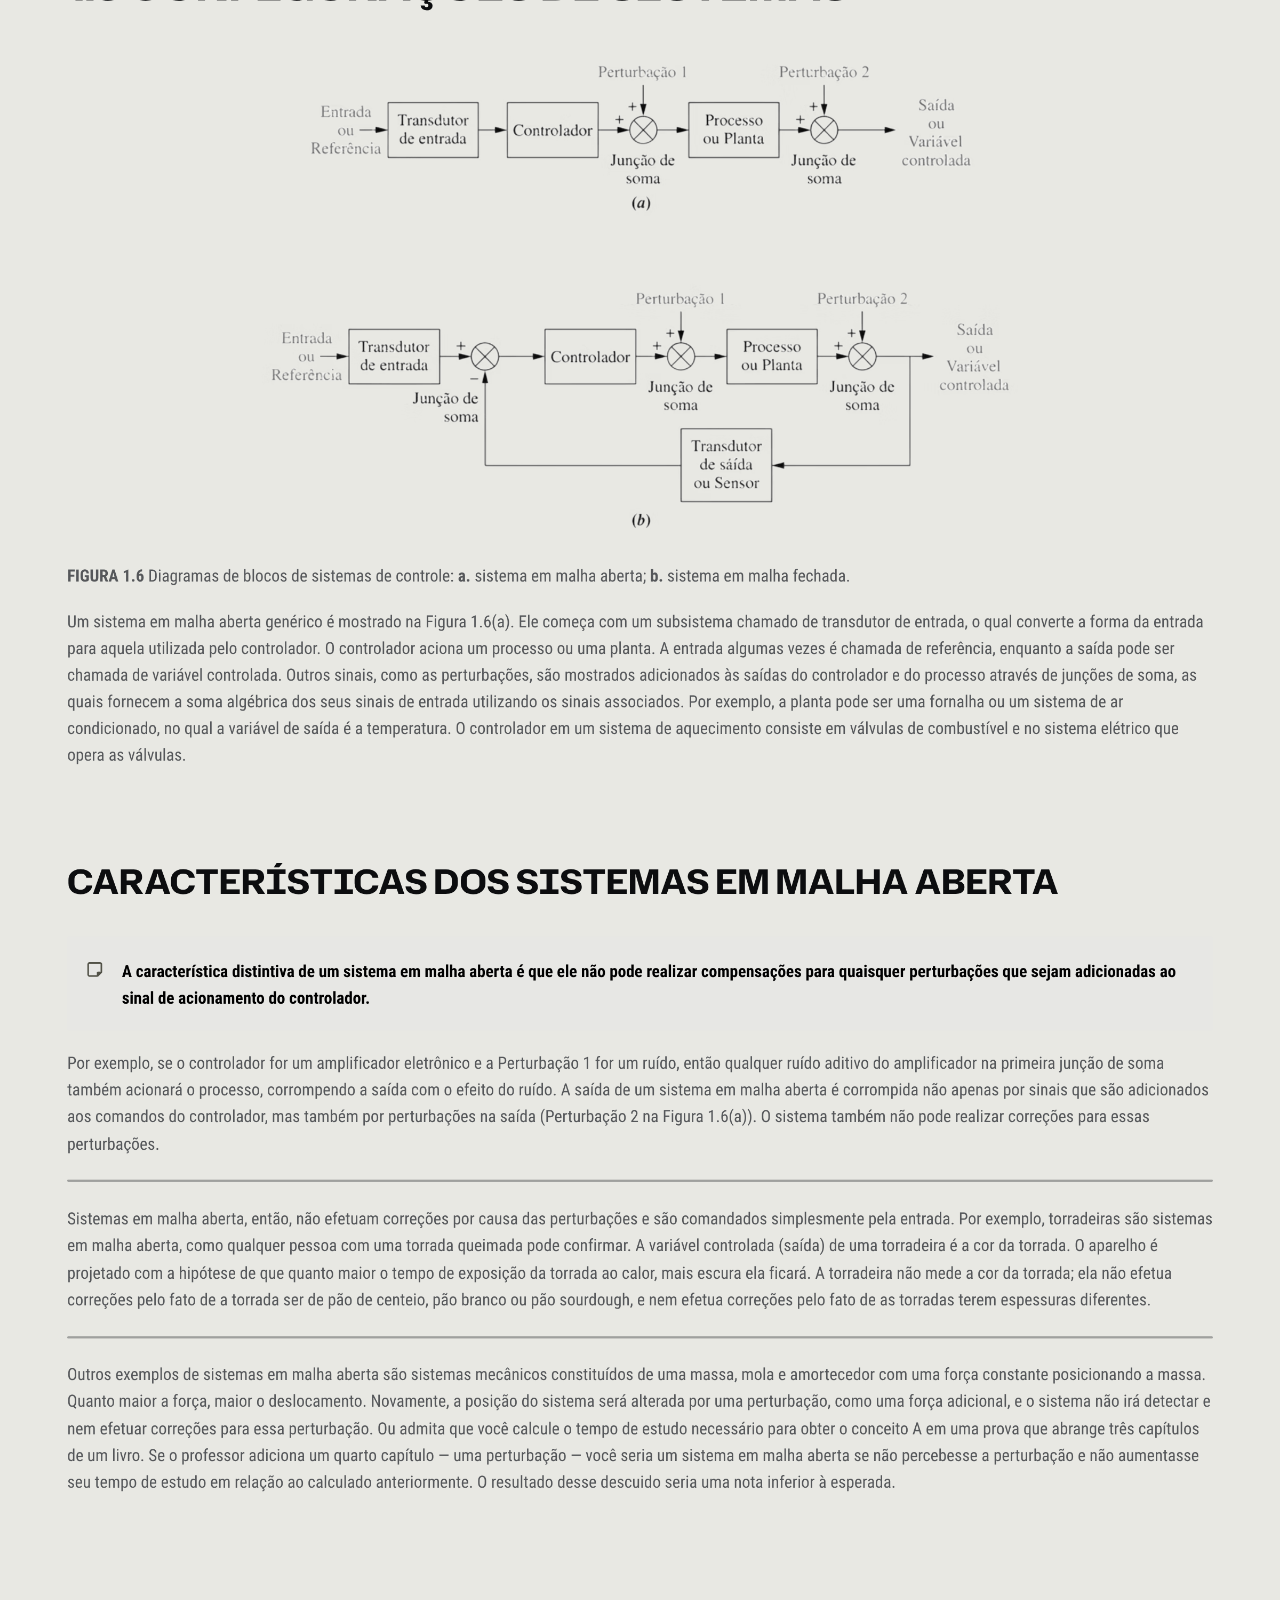
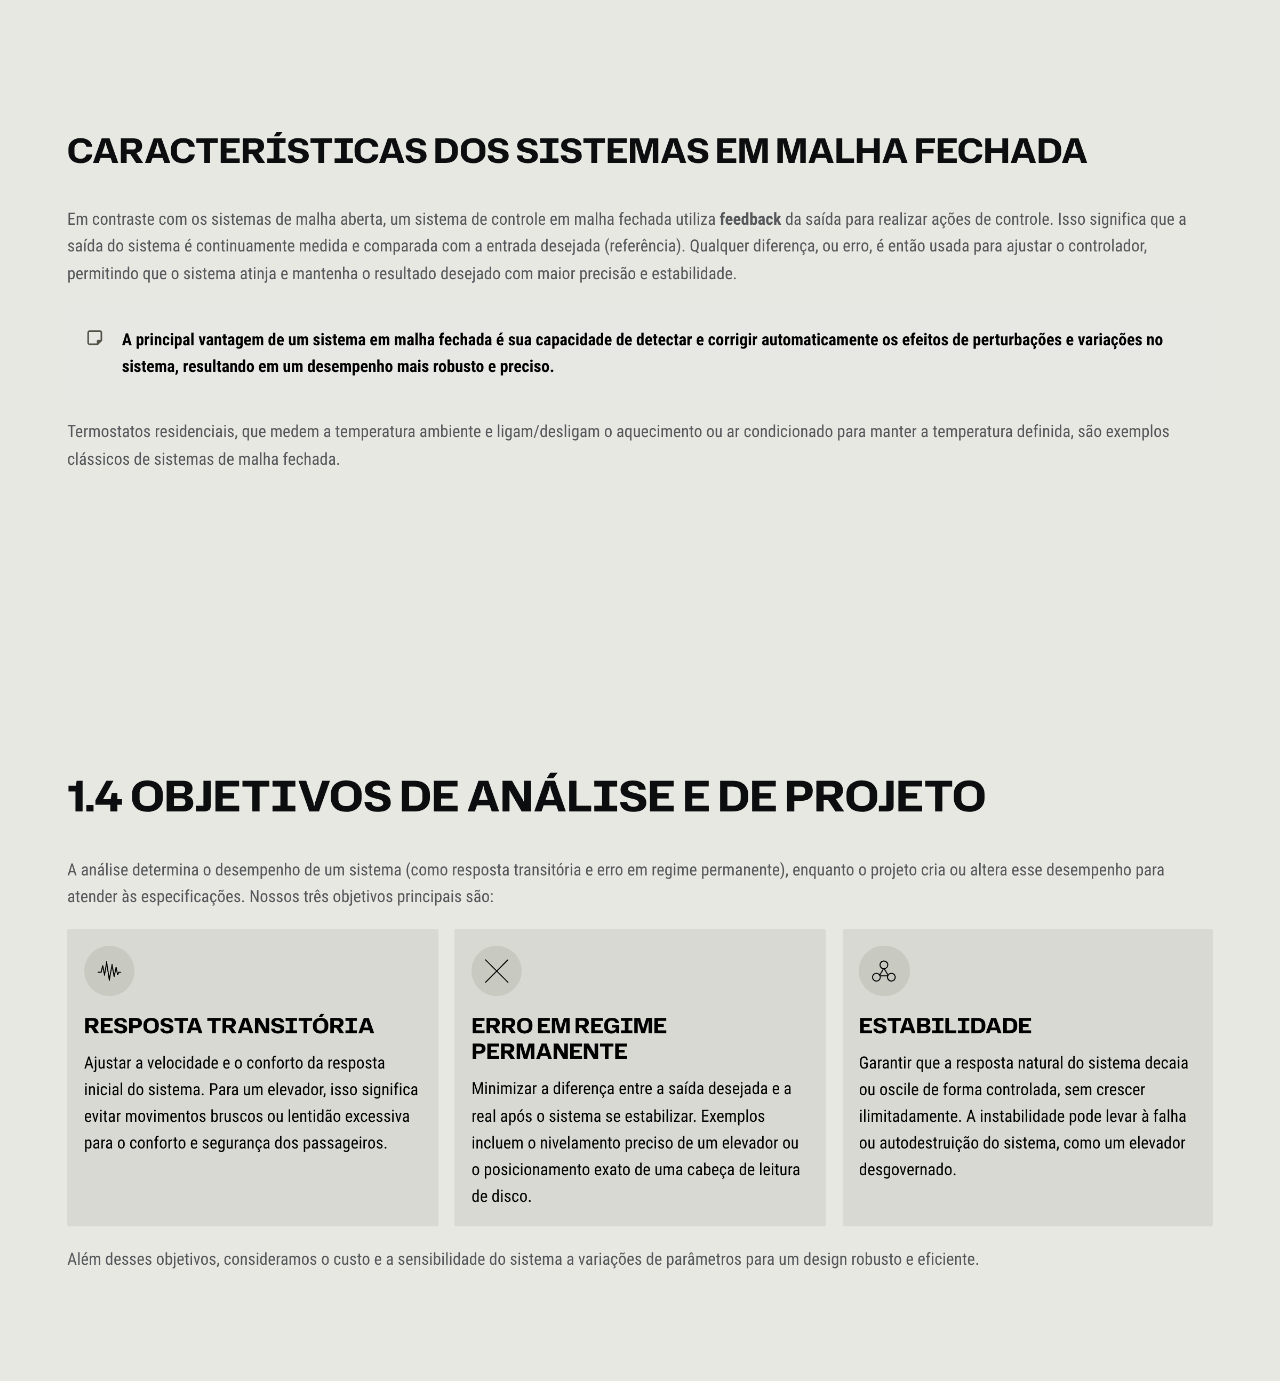
==== commit 08b76568: "Refactor duplicateSequence call and clean up code Comment out the duplicateSequence call and remove " ====
--- a/unit01/index.html
+++ b/unit01/index.html
@@ -59,7 +59,7 @@
       }
 
       createSequence();
-      duplicateSequence();
+      //duplicateSequence();
 
       // Espera carregar as imagens para medir o tamanho e definir a duração da animação
       const imgs = container.querySelectorAll('img');
@@ -76,7 +76,7 @@
         container.style.animation = `scroll ${durationSec}s linear infinite`;
         container.style.animationPlayState = 'running';
       }
-
+      <!--
       imgs.forEach(img => {
         if (img.complete) {
           if(++loaded === imgs.length) tryStart();
@@ -127,7 +127,8 @@
       setTimeout(()=>{
         if(container.children.length === 0) console.error('Nenhuma imagem encontrada em unit01 com os nomes slide (1).png ... slide (17).png');
       }, 3000);
-
+      -->
+        
     })();
   </script>
 </body>
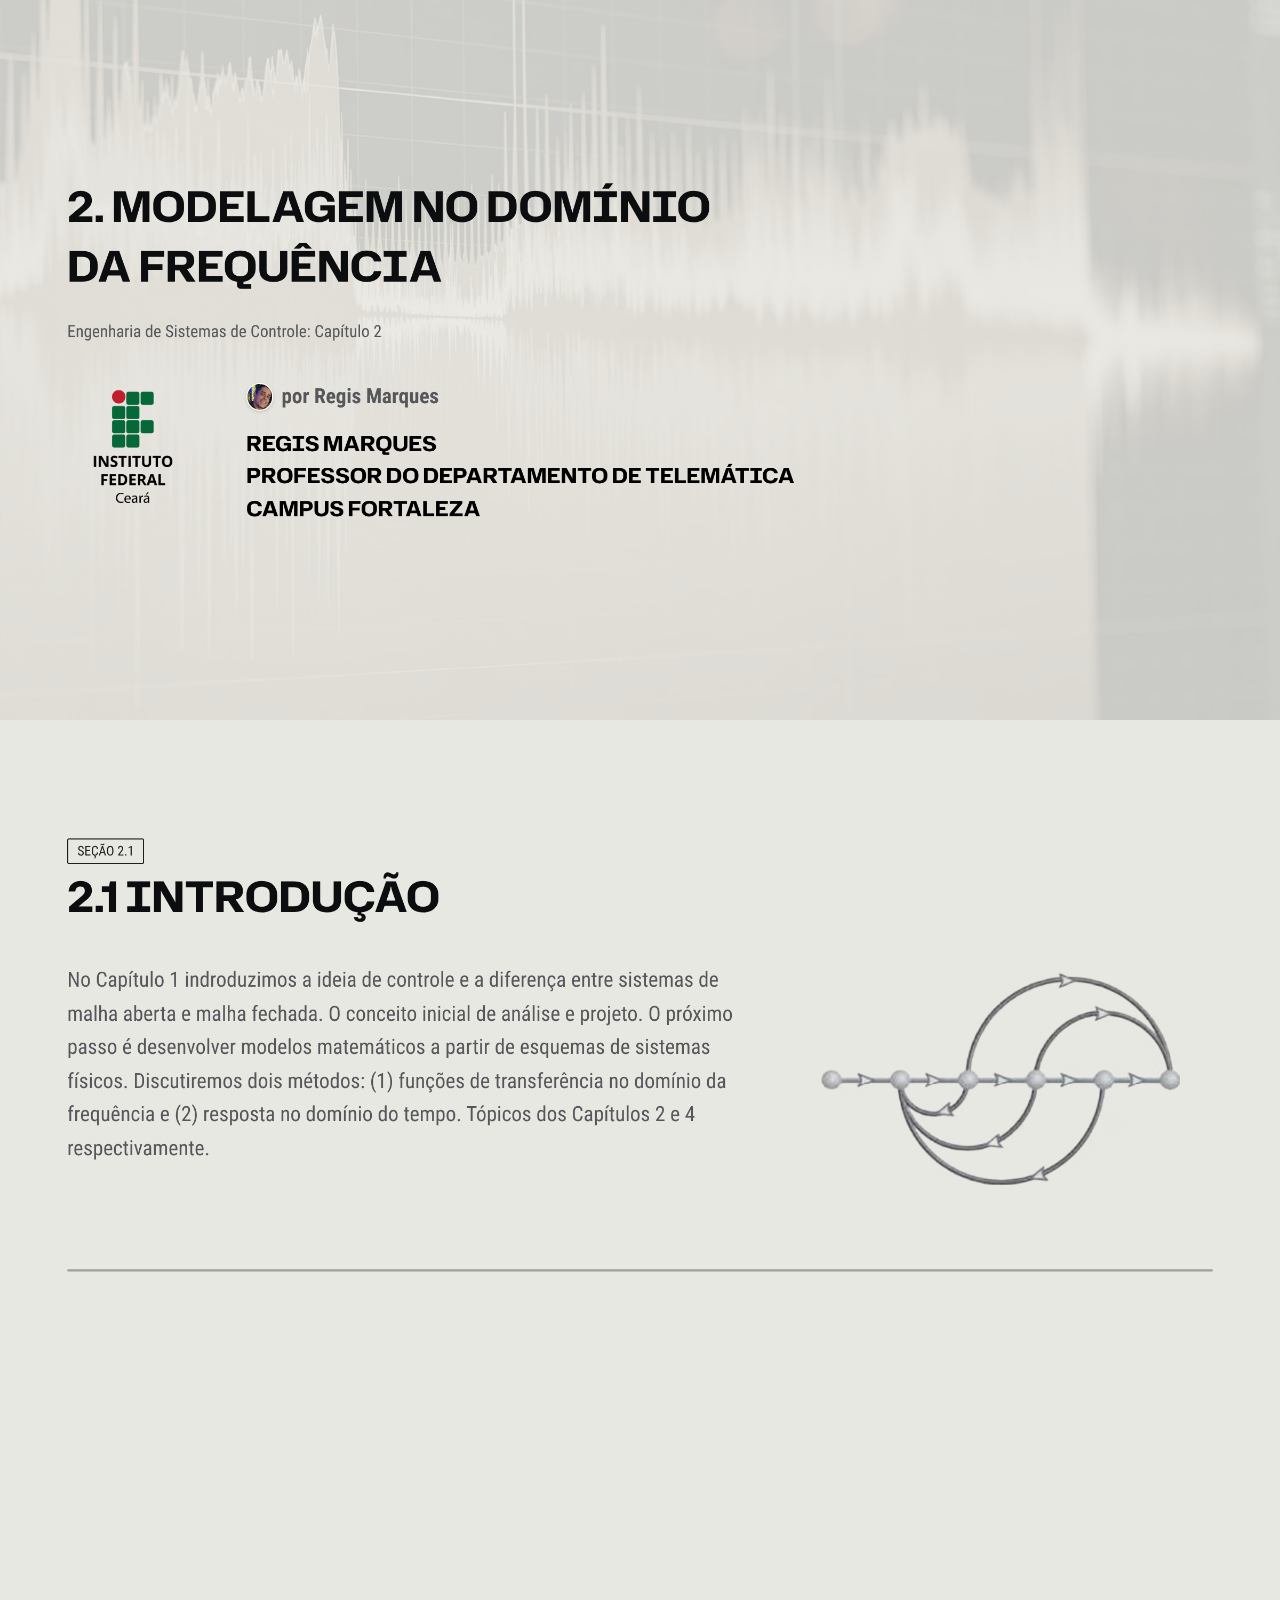
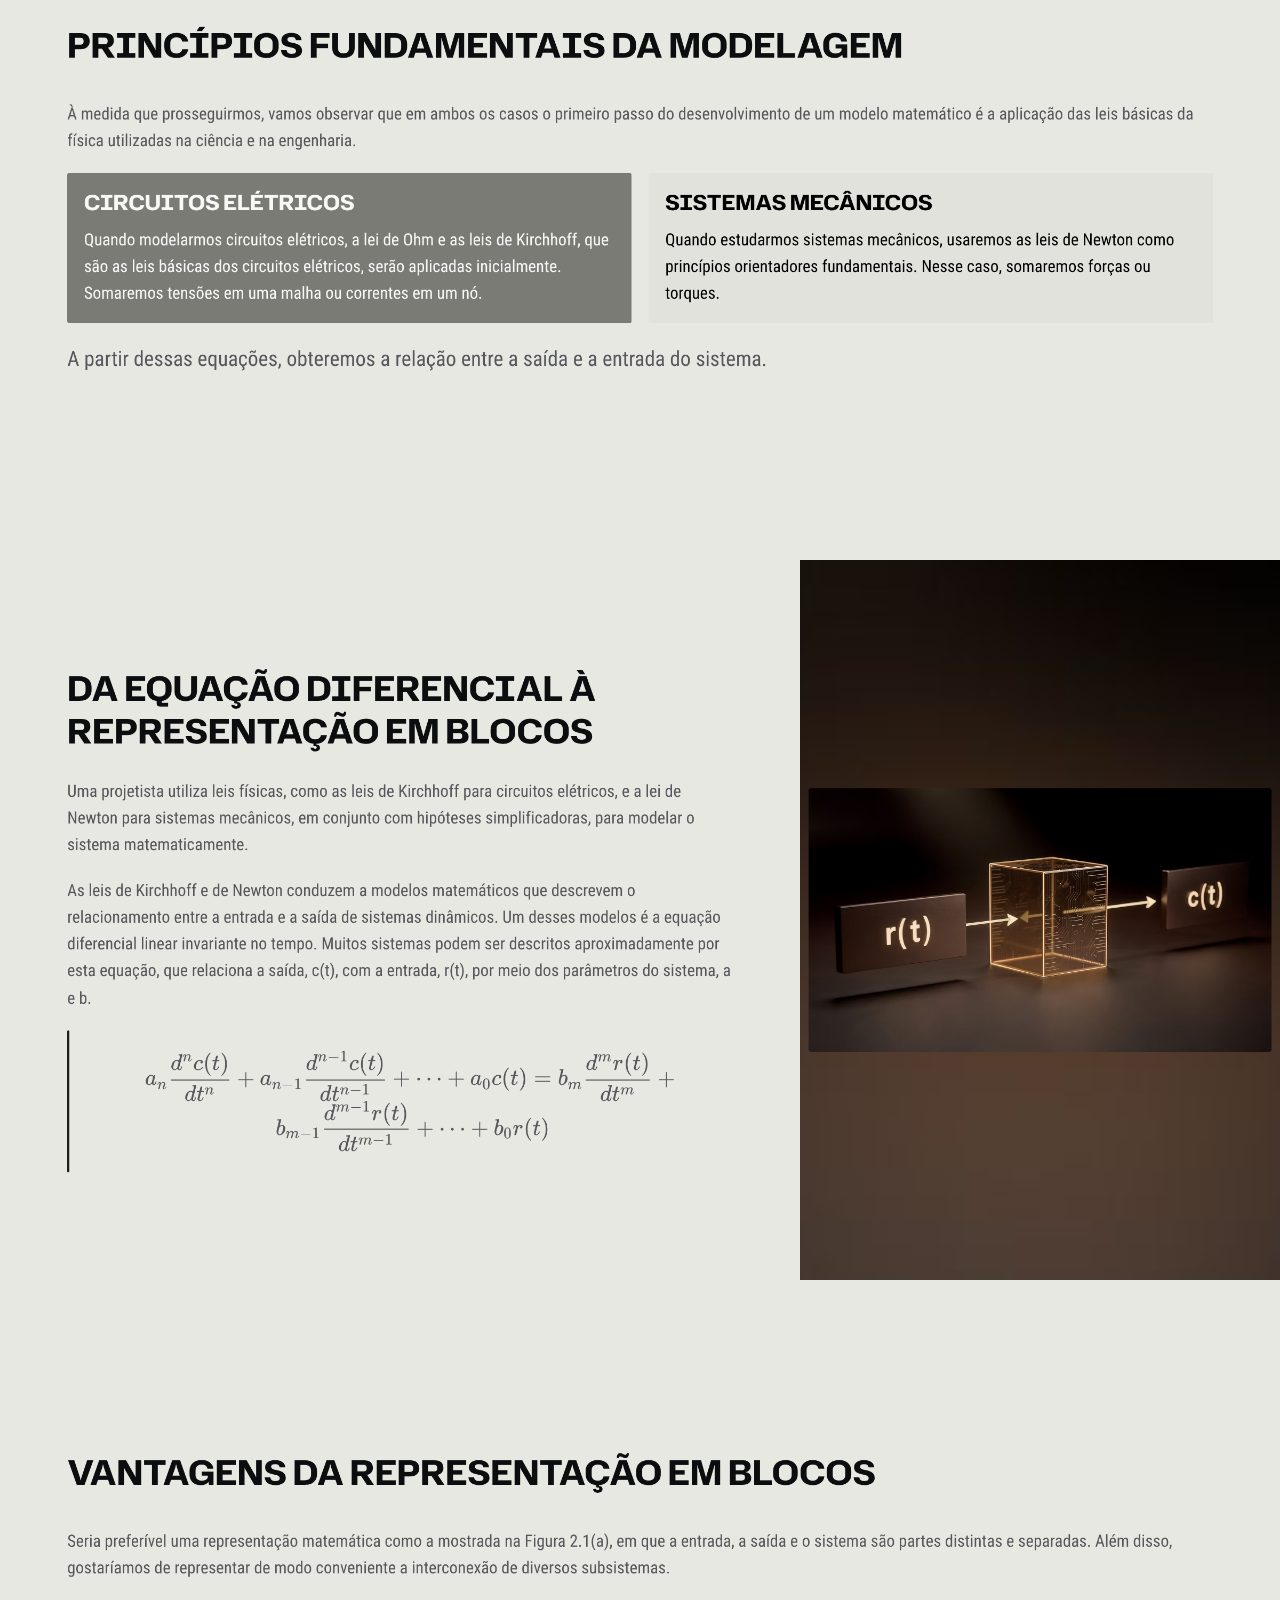
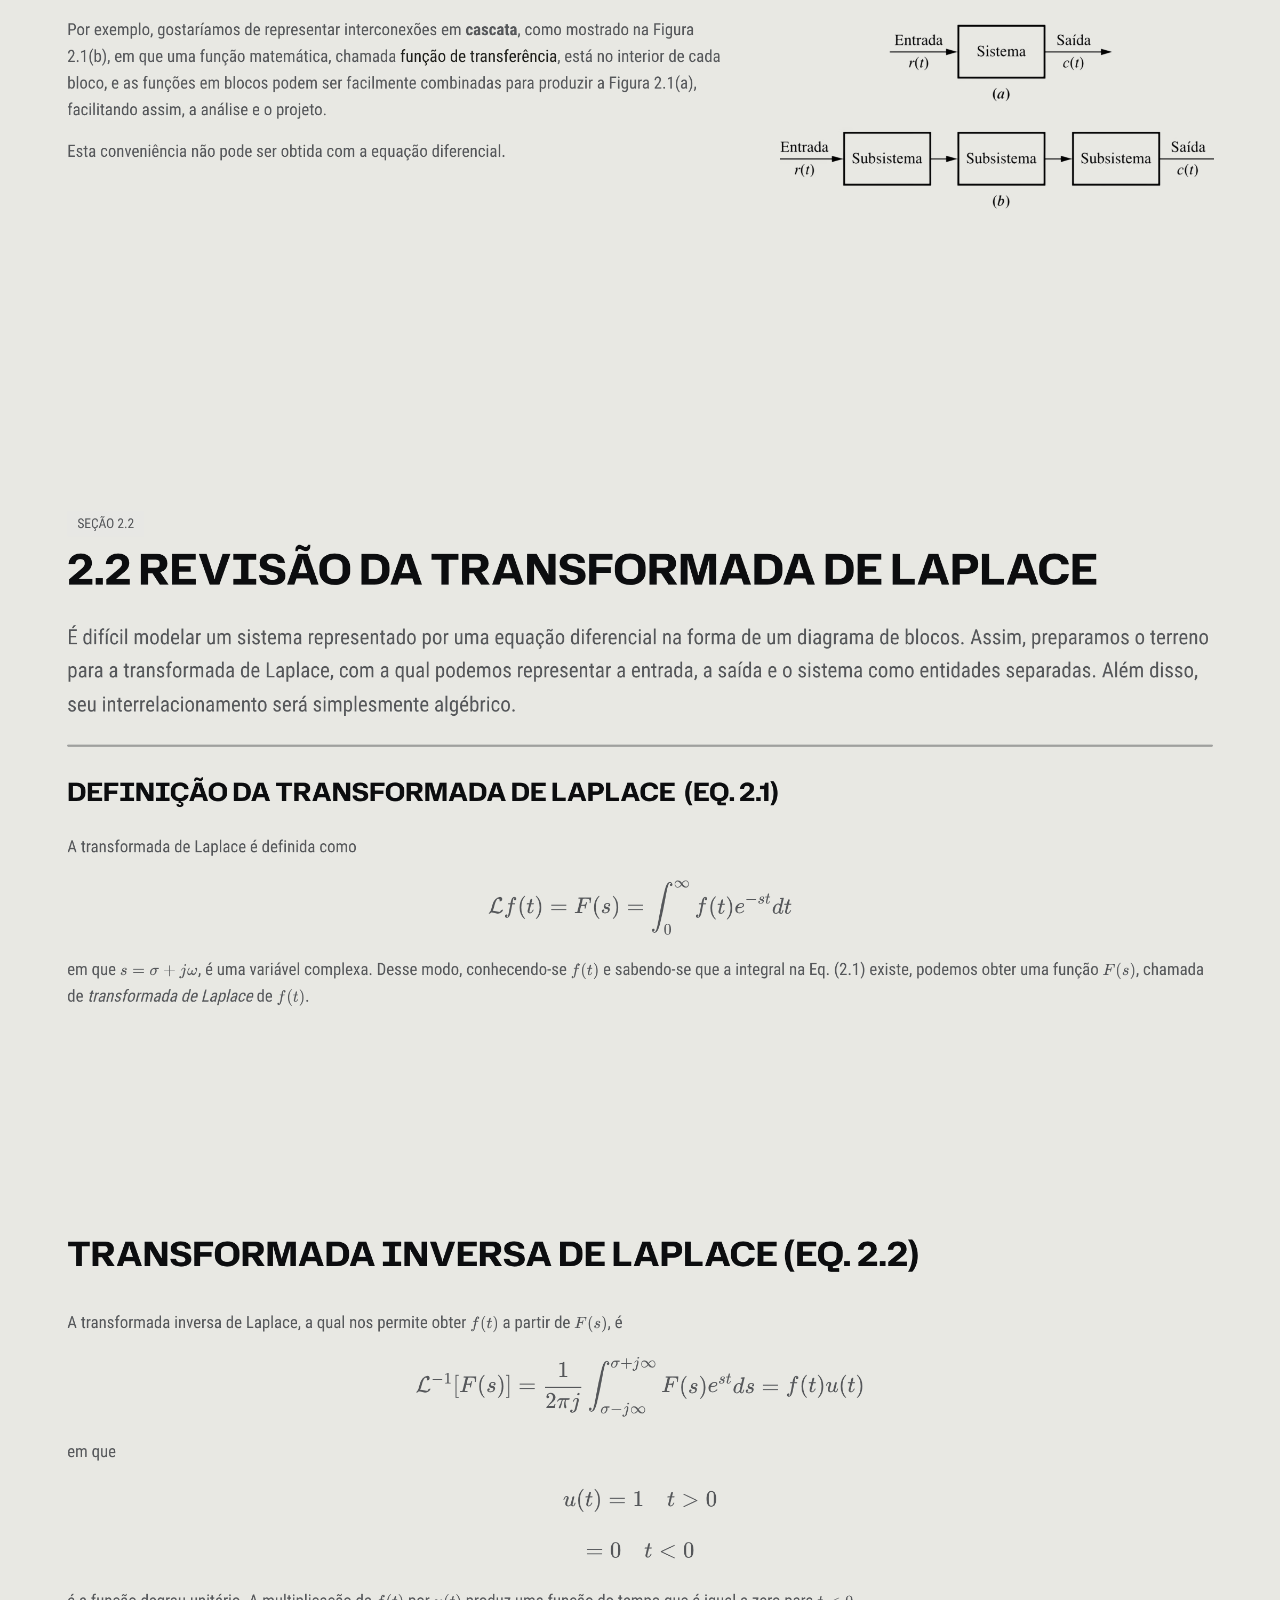
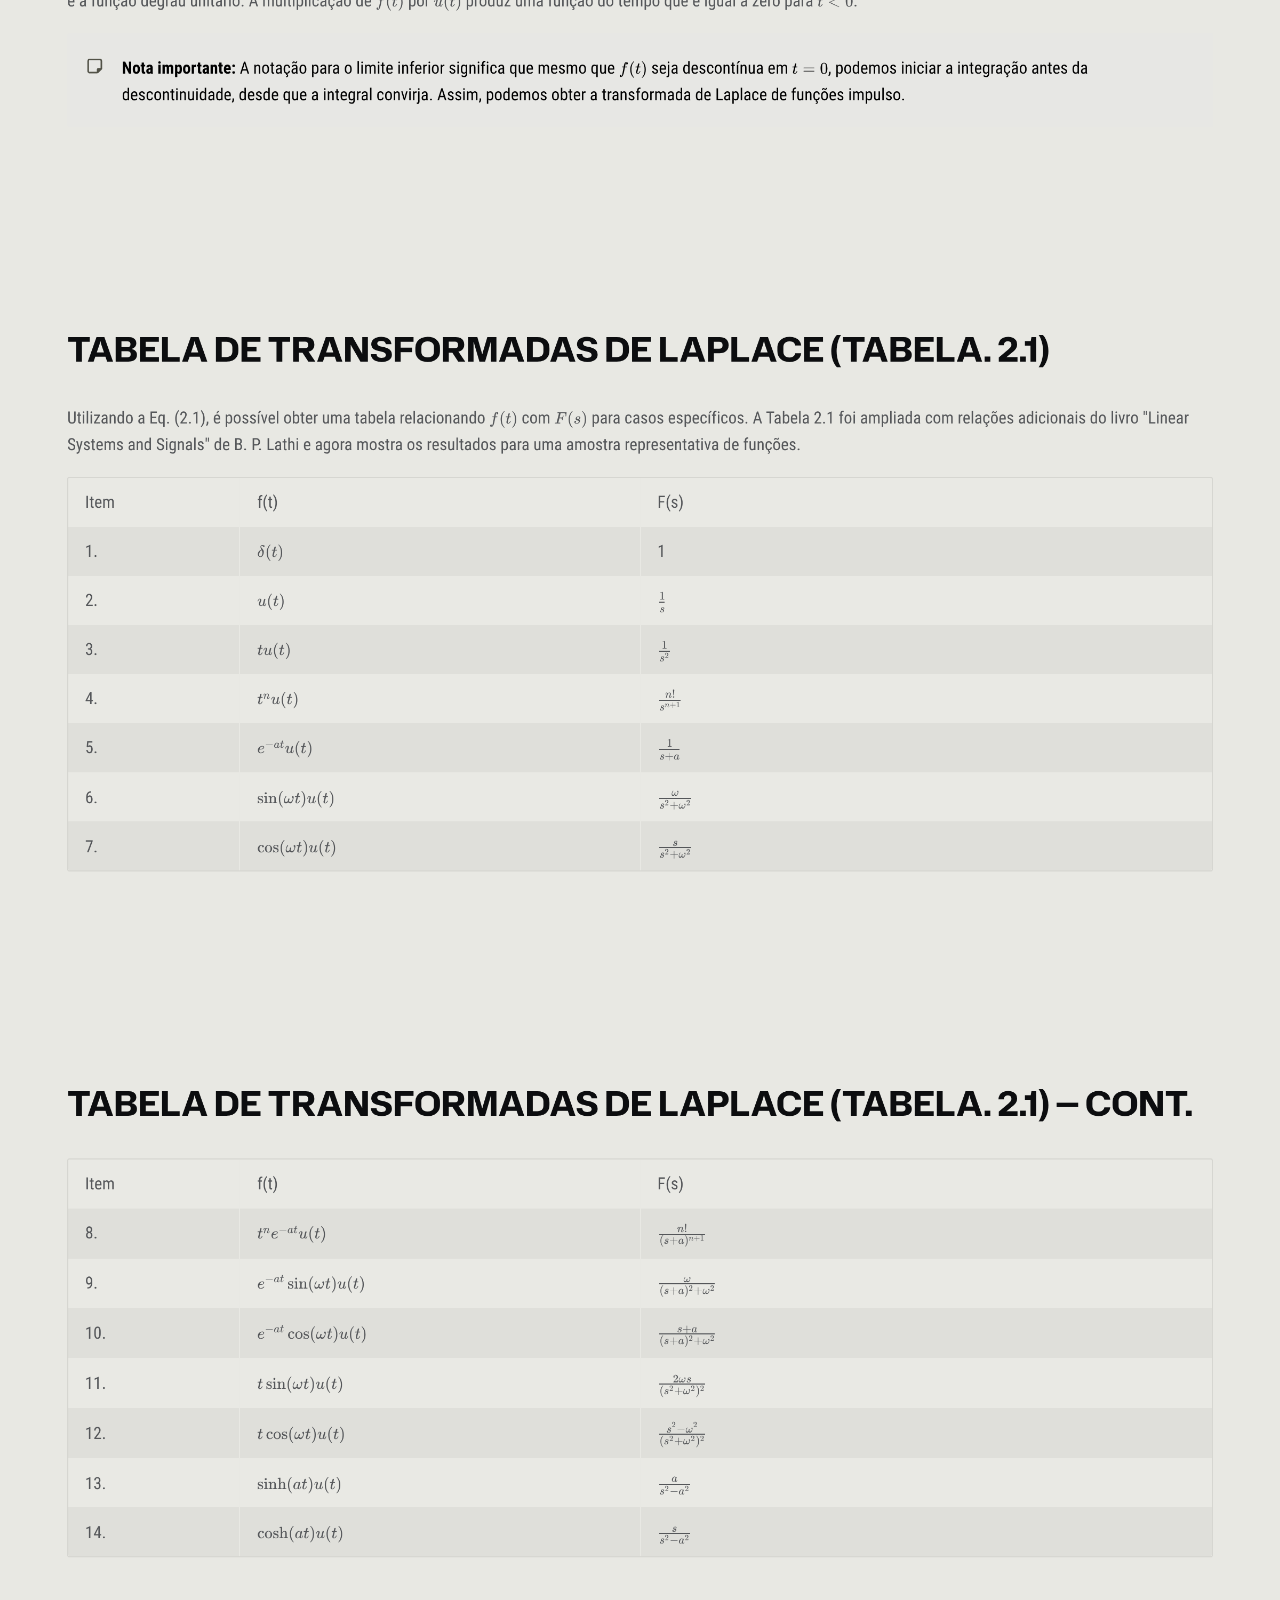
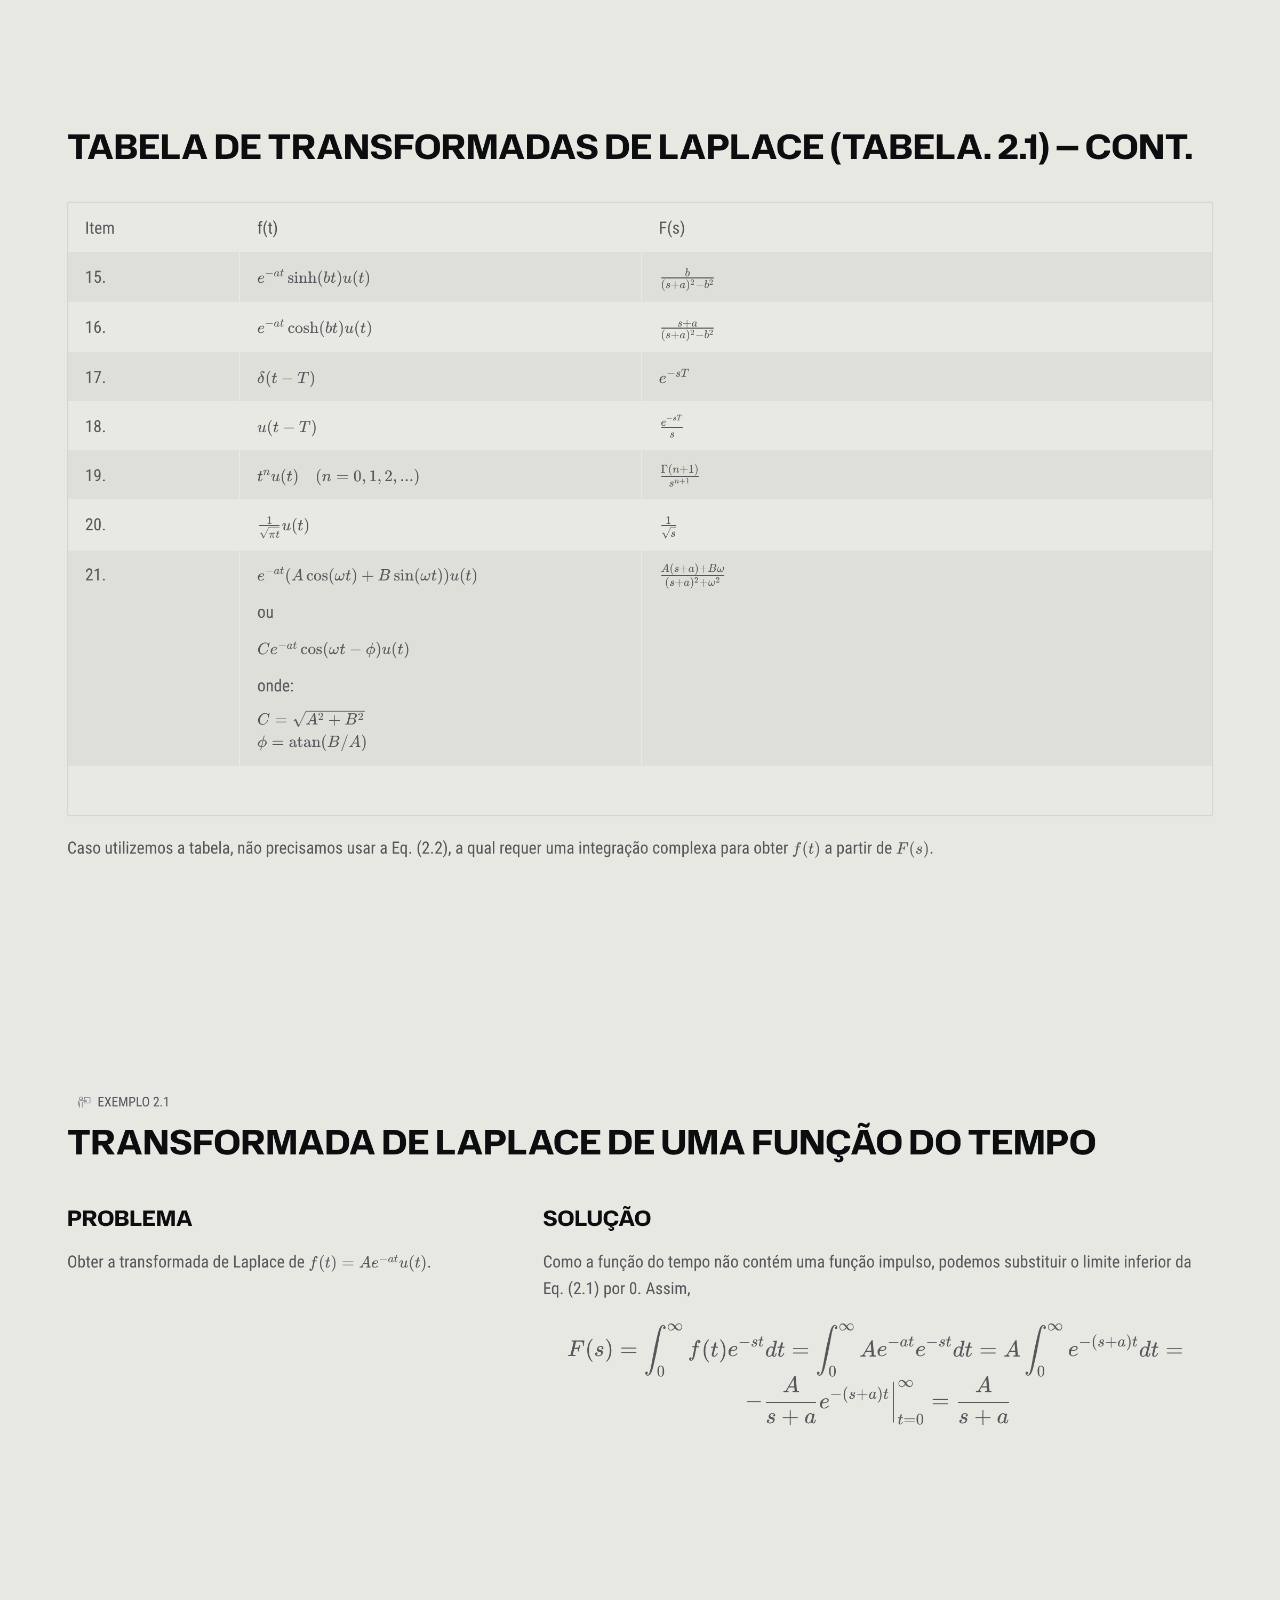
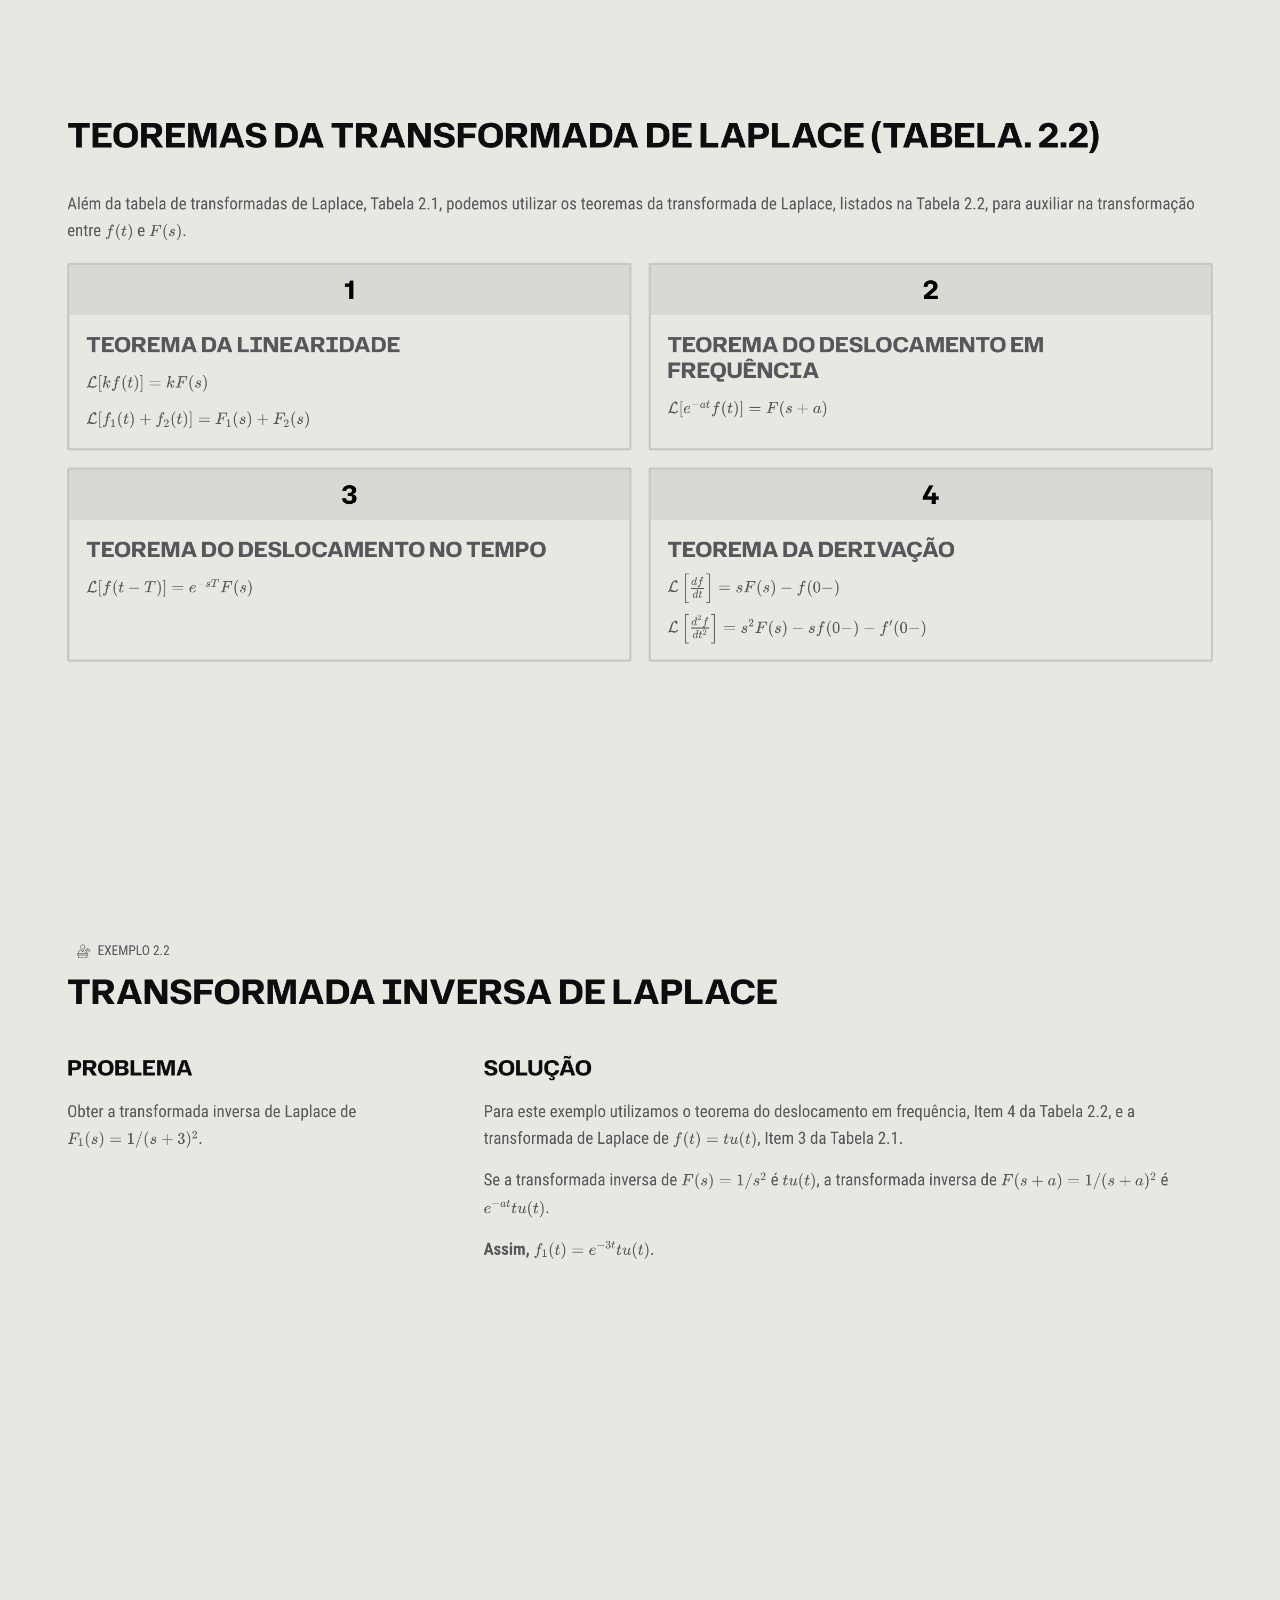
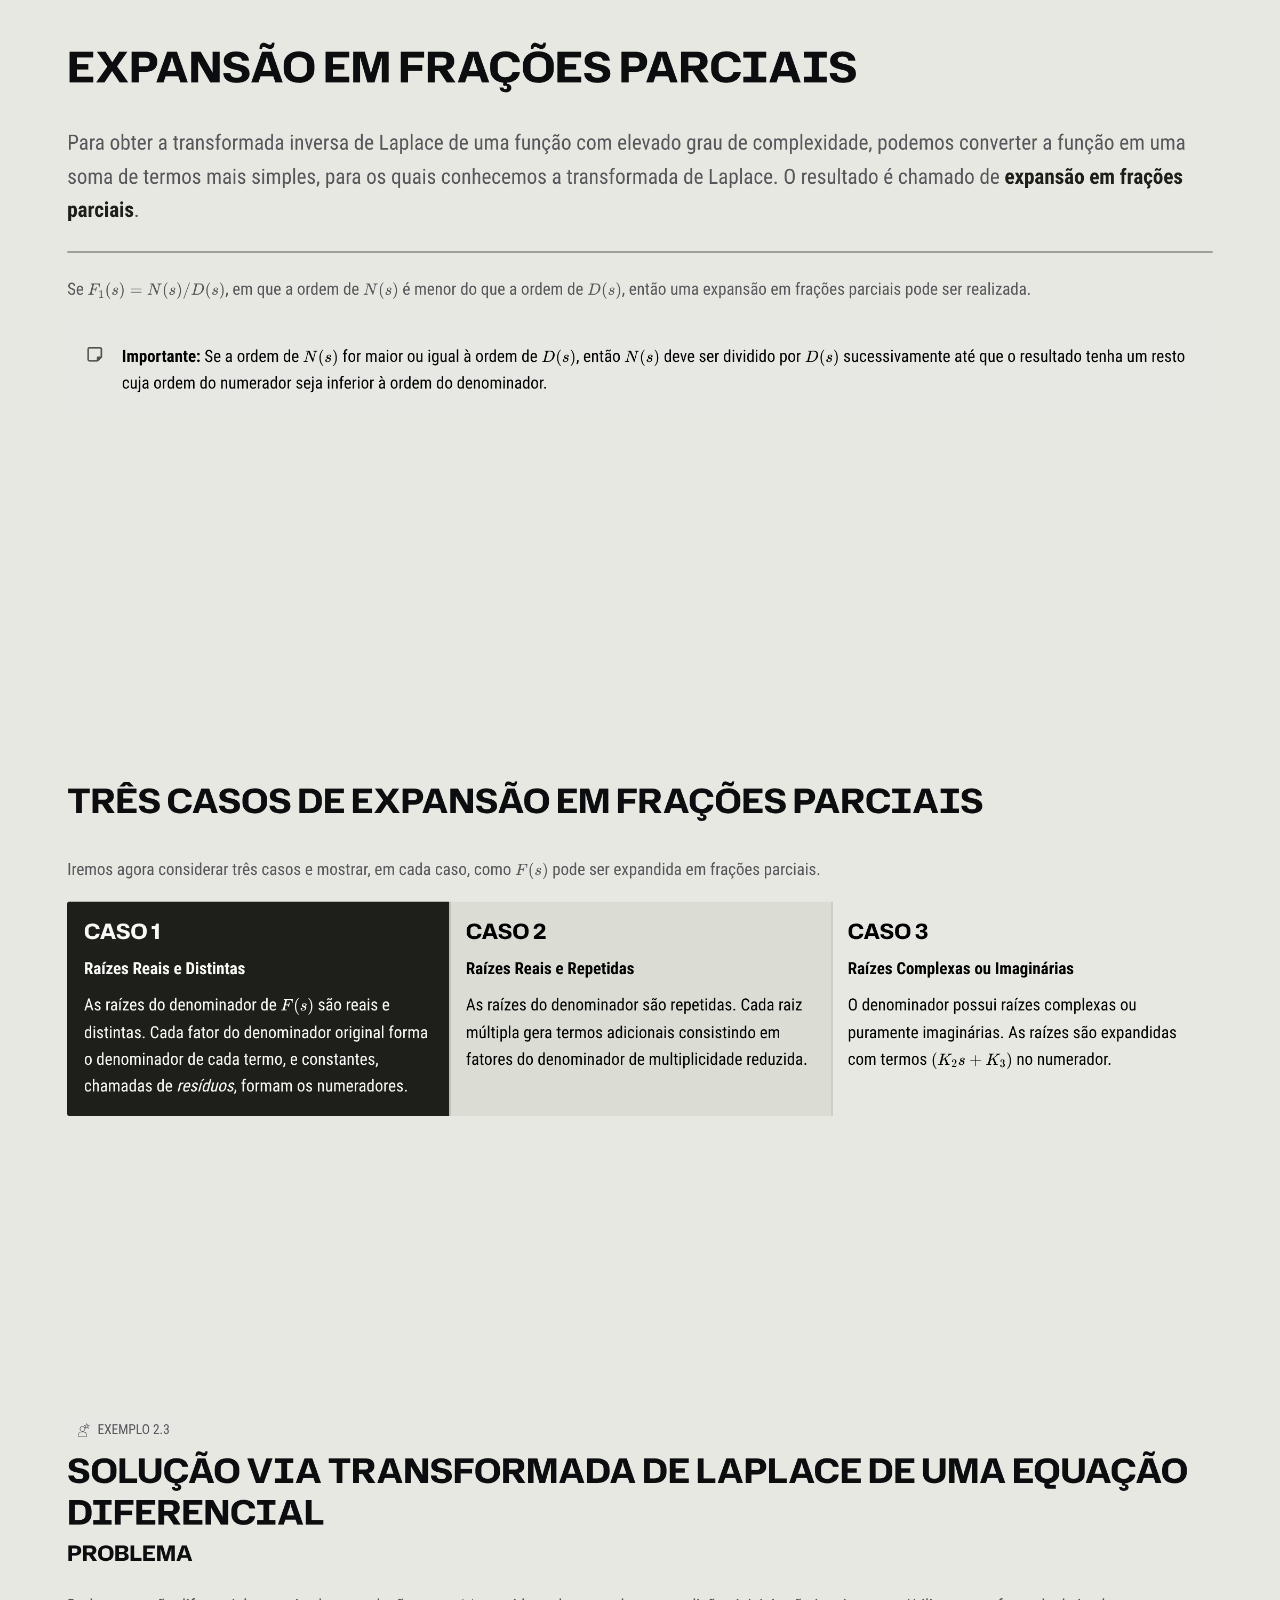
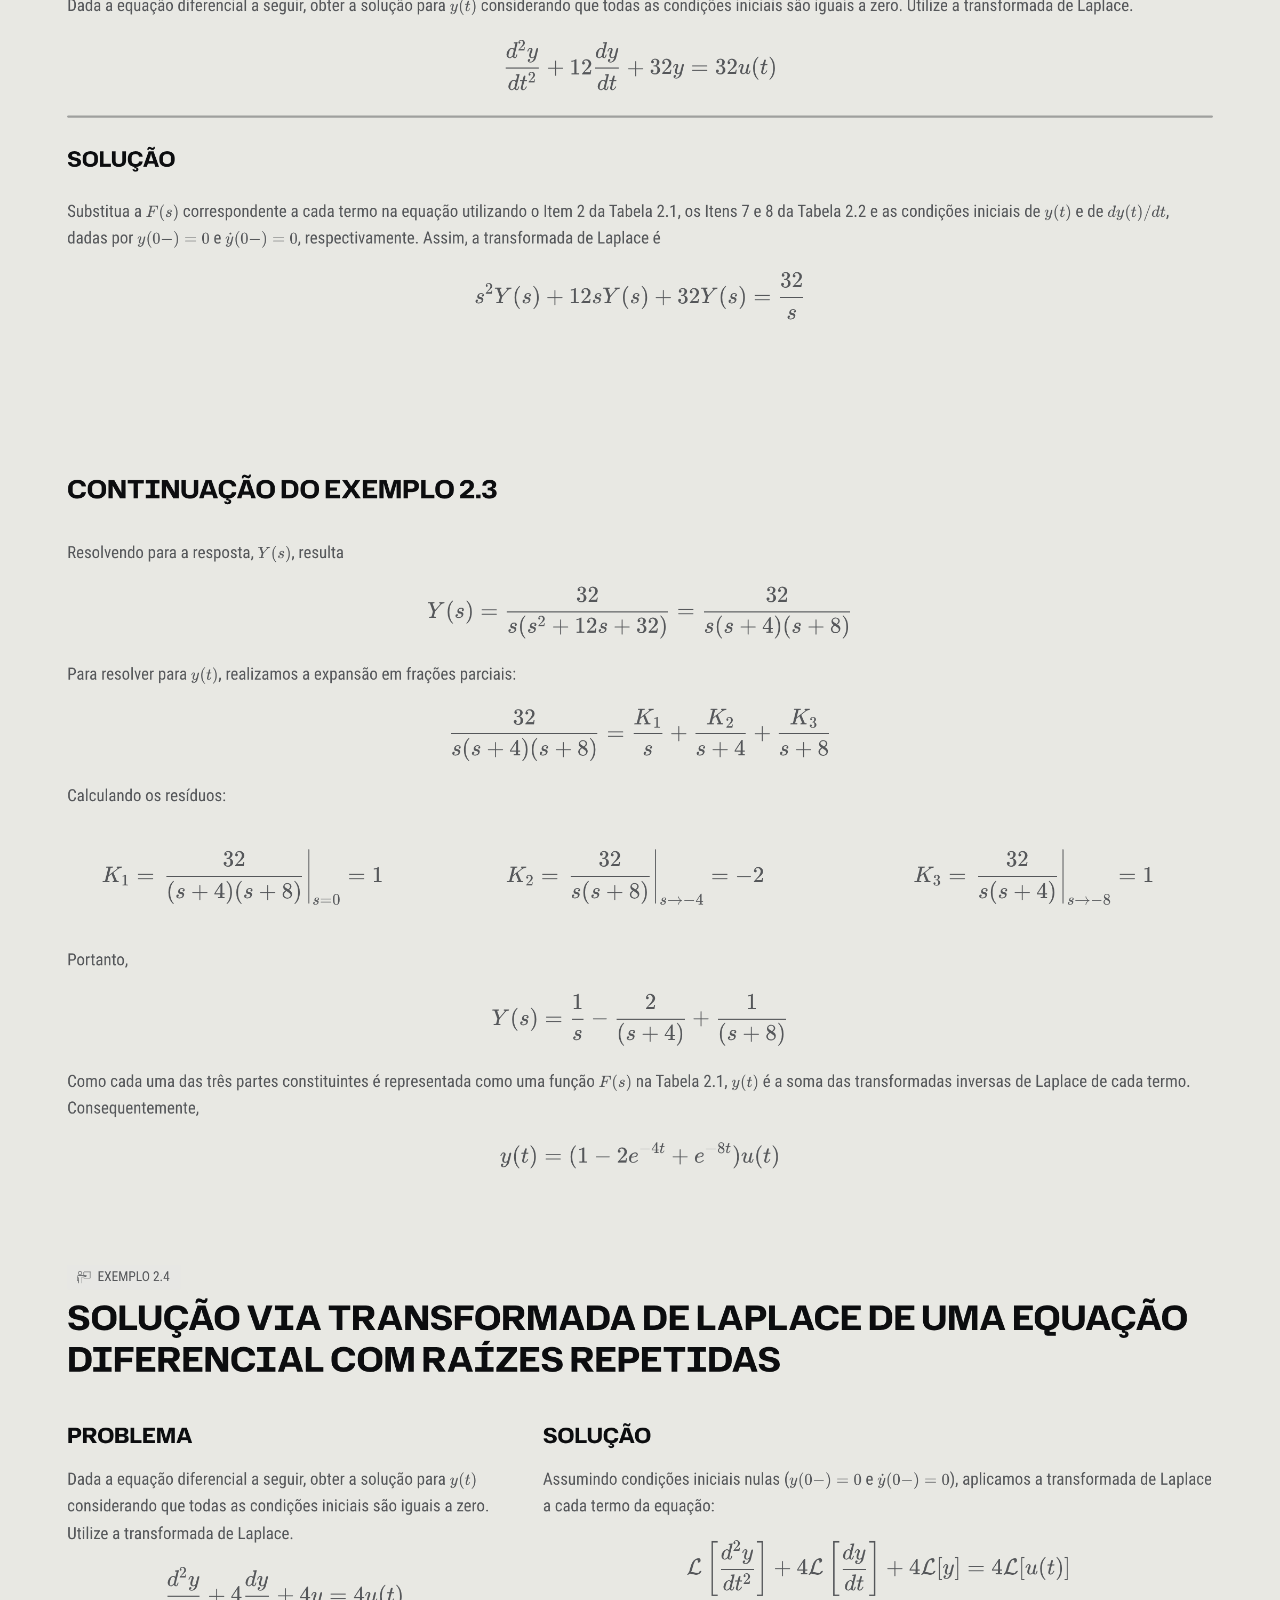
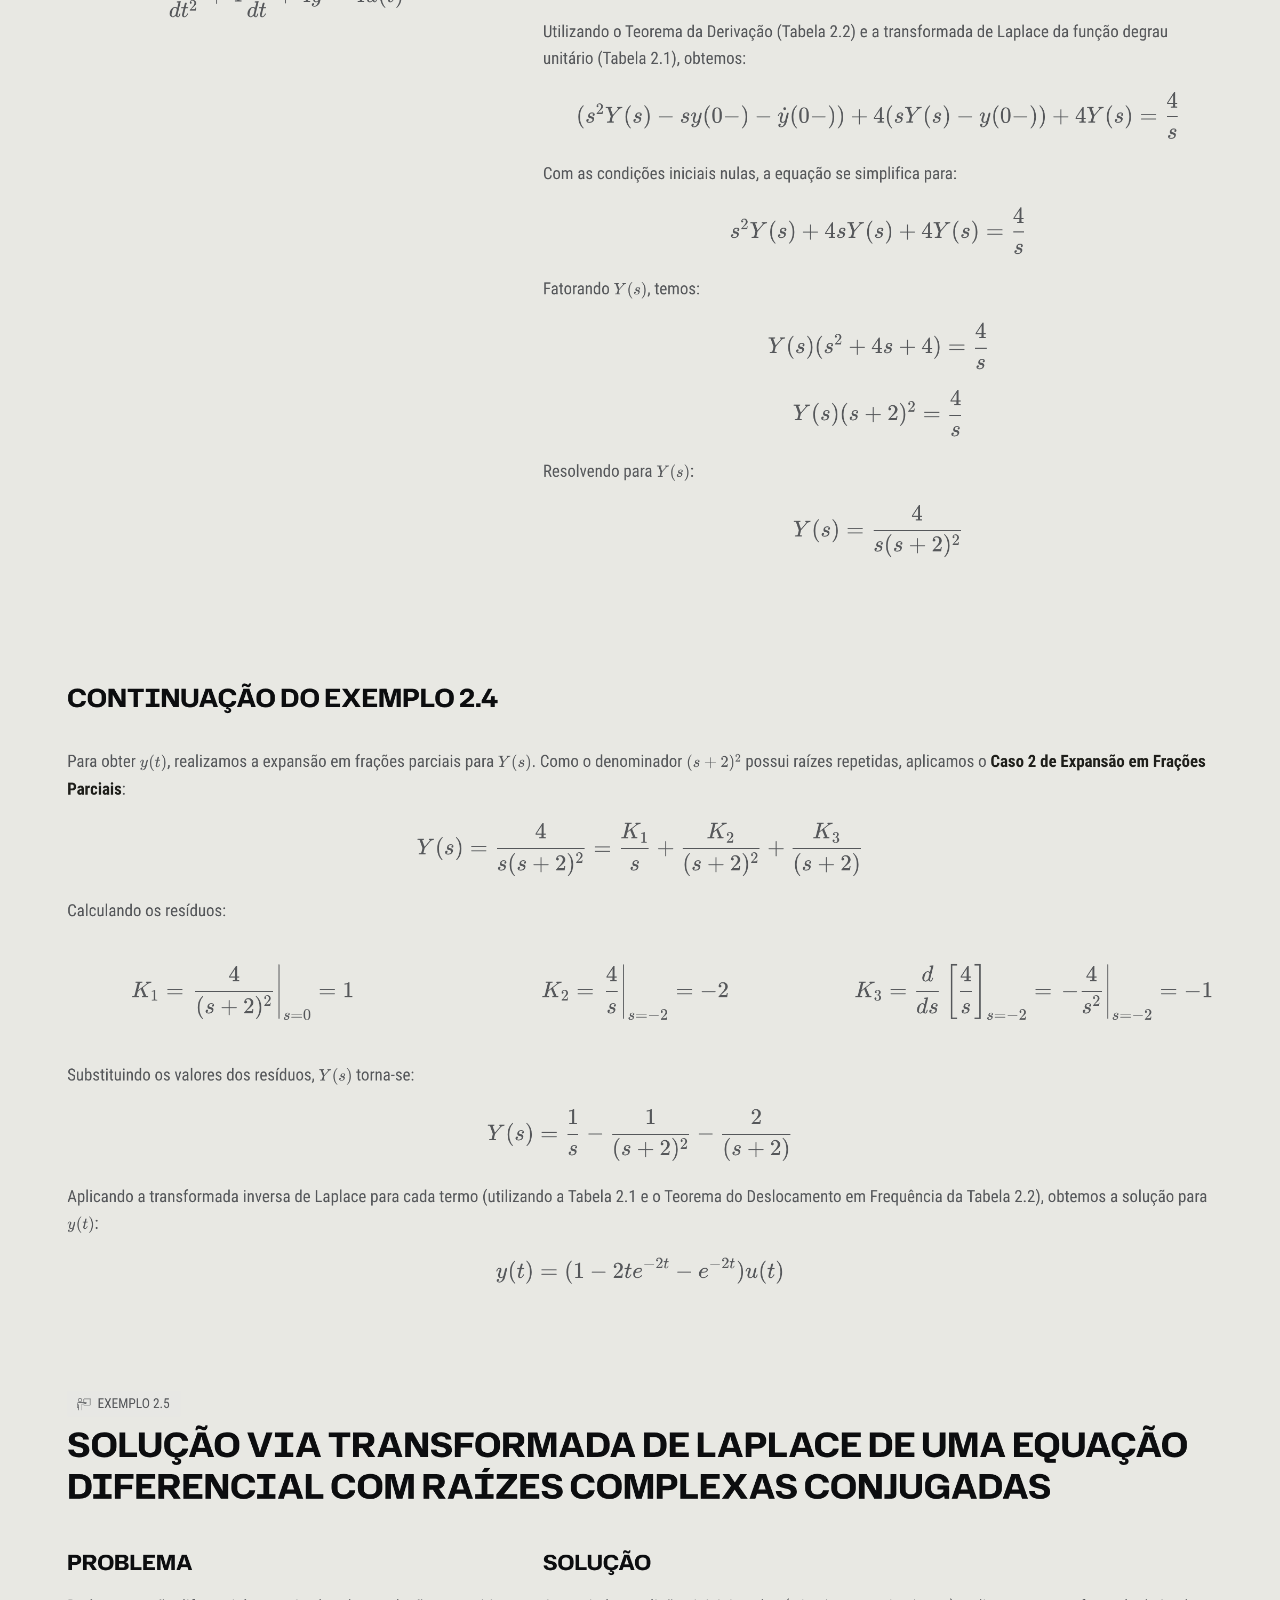
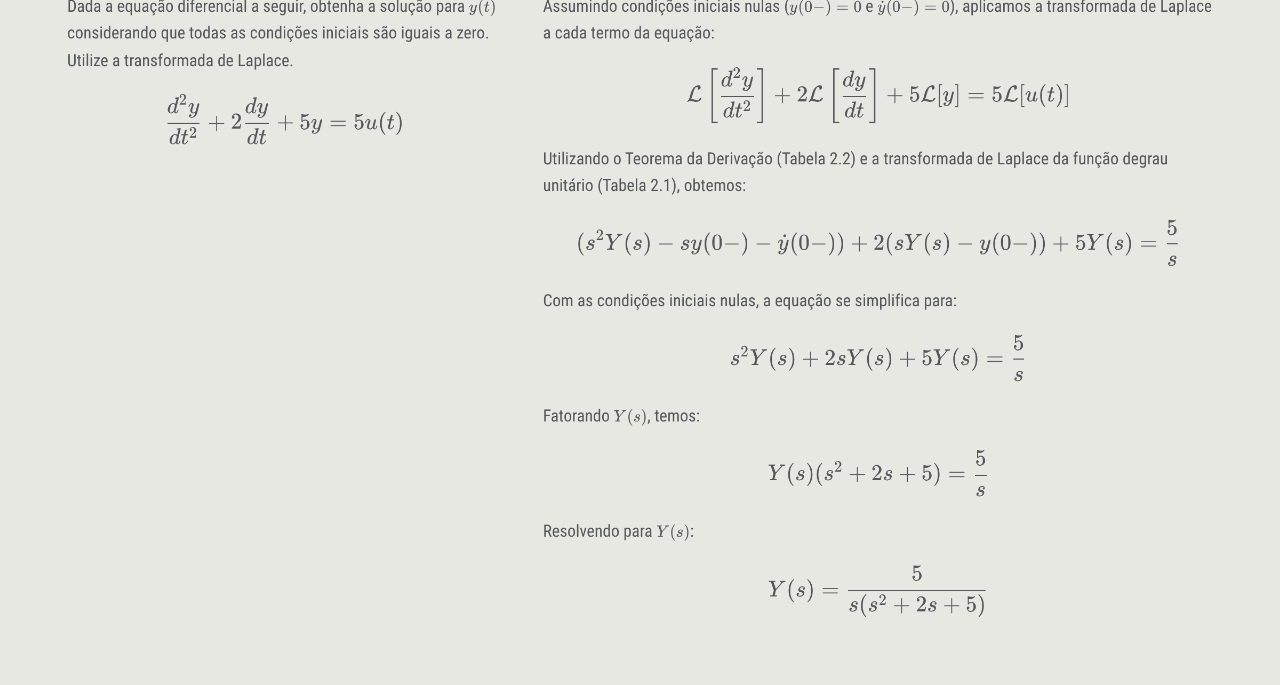
==== commit 900f43f5: "Atualização Criação da unit01 e atualizações nos index.html" ====
--- a/unit01/index.html
+++ b/unit01/index.html
@@ -37,7 +37,7 @@
 
   <script>
     (function(){
-      const COUNT = 17; // número de slides
+      const COUNT = 20; // número de slides
       const container = document.getElementById('ticker');
 
       // Cria elementos <img> para cada slide e os adiciona
@@ -76,7 +76,7 @@
         container.style.animation = `scroll ${durationSec}s linear infinite`;
         container.style.animationPlayState = 'running';
       }
-      <!--
+      /*
       imgs.forEach(img => {
         if (img.complete) {
           if(++loaded === imgs.length) tryStart();
@@ -127,7 +127,7 @@
       setTimeout(()=>{
         if(container.children.length === 0) console.error('Nenhuma imagem encontrada em unit01 com os nomes slide (1).png ... slide (17).png');
       }, 3000);
-      -->
+      */
         
     })();
   </script>
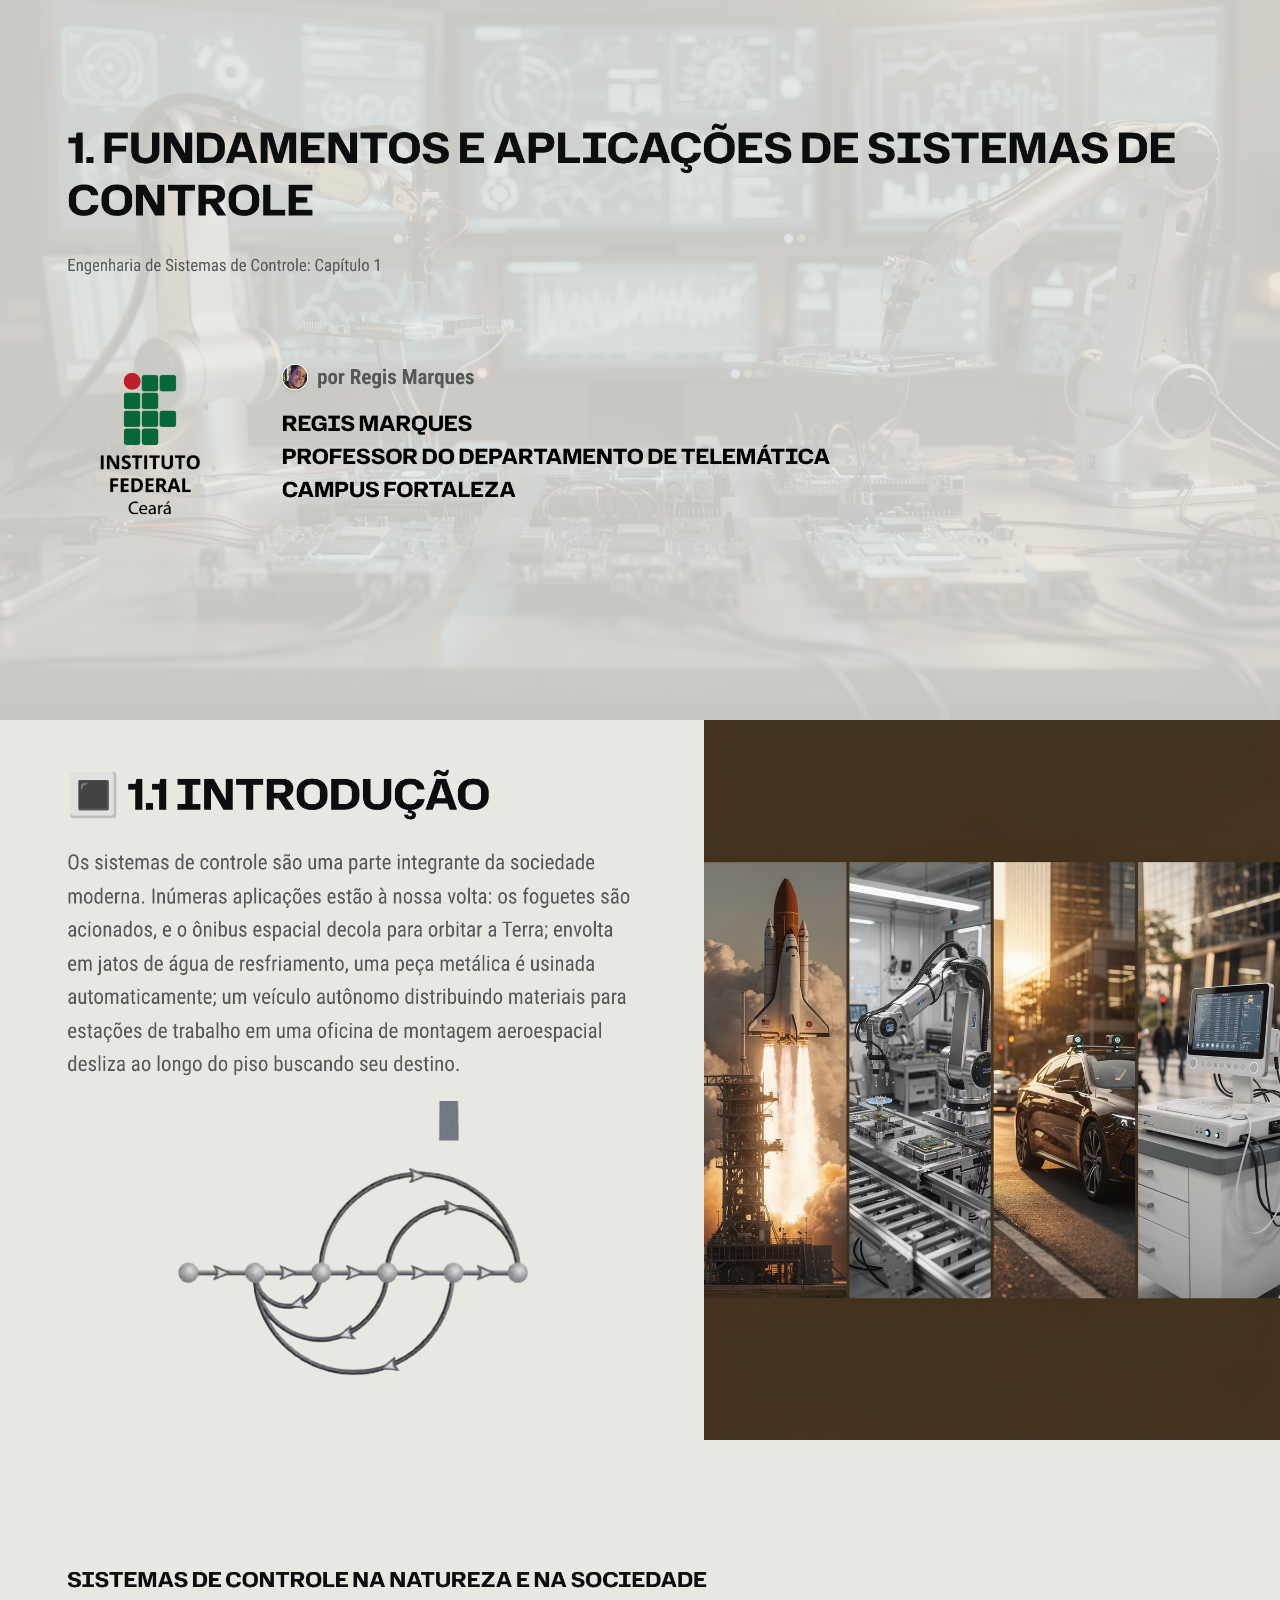
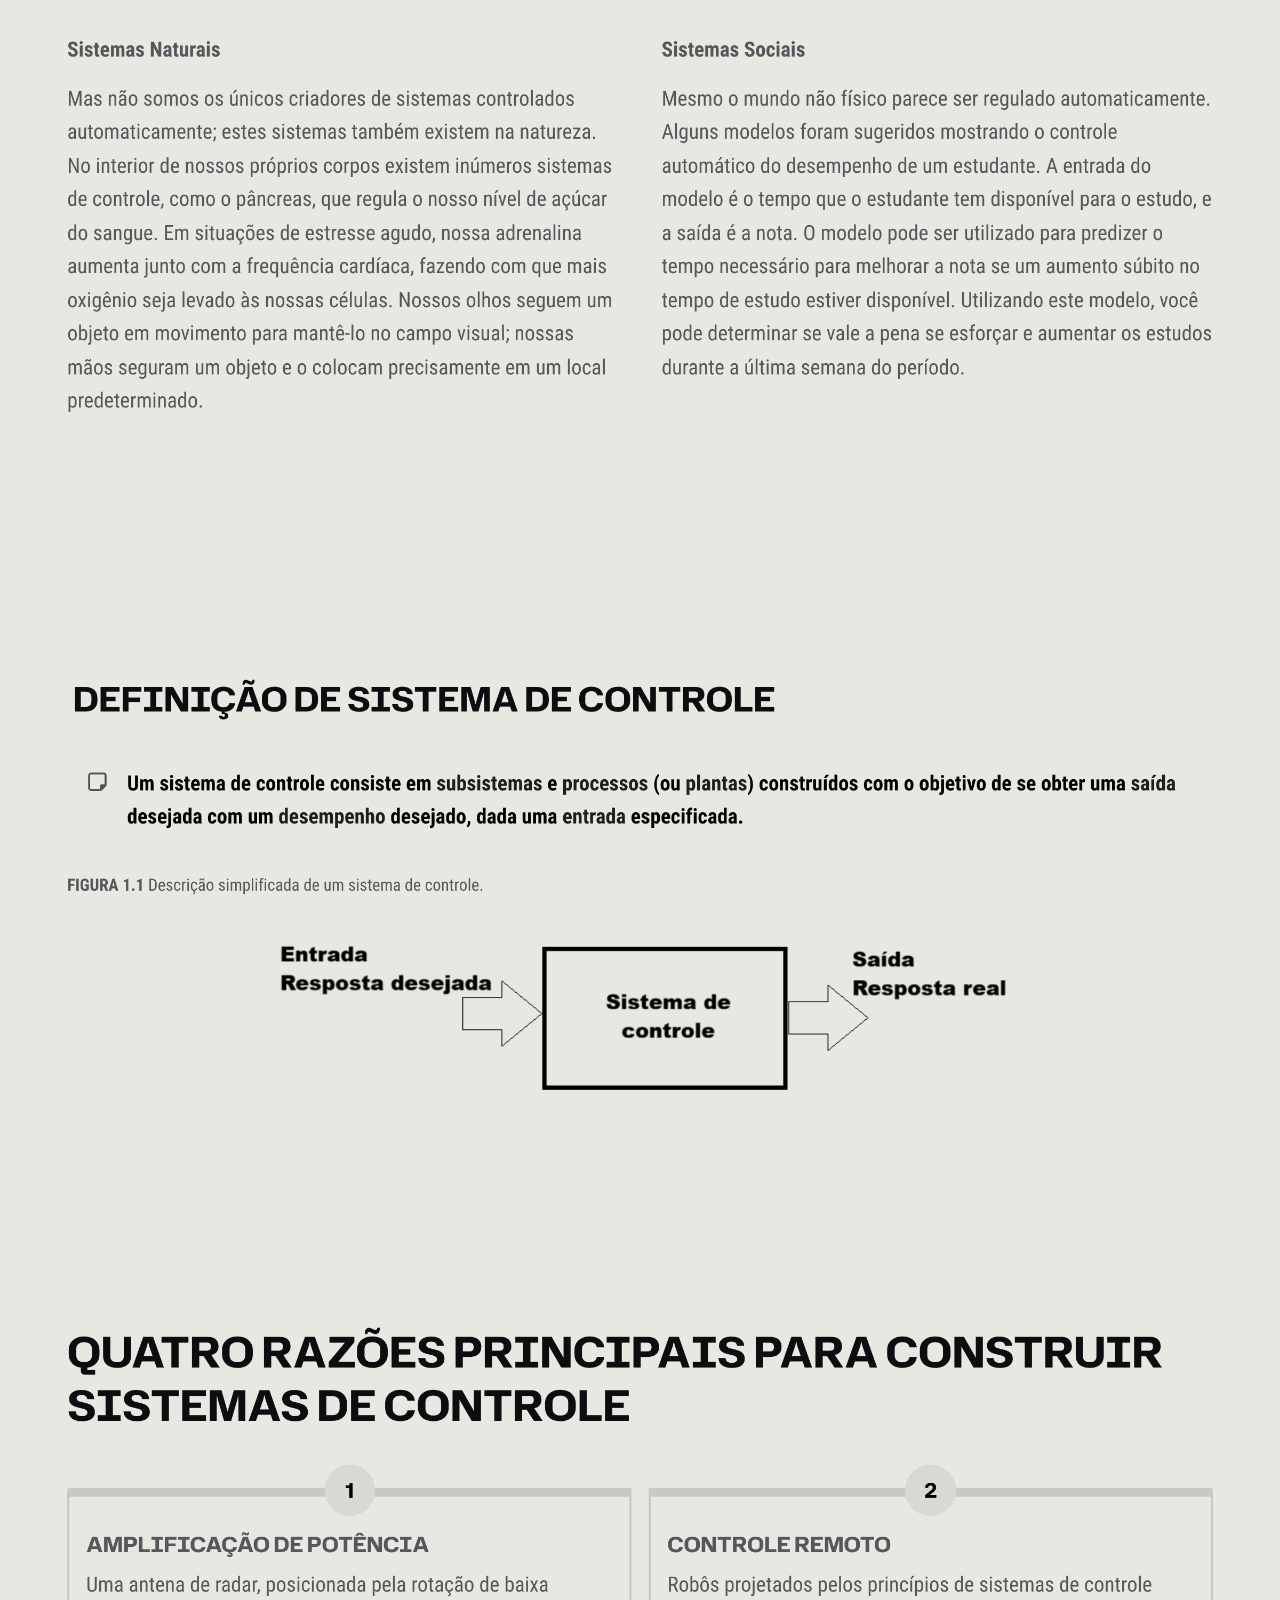
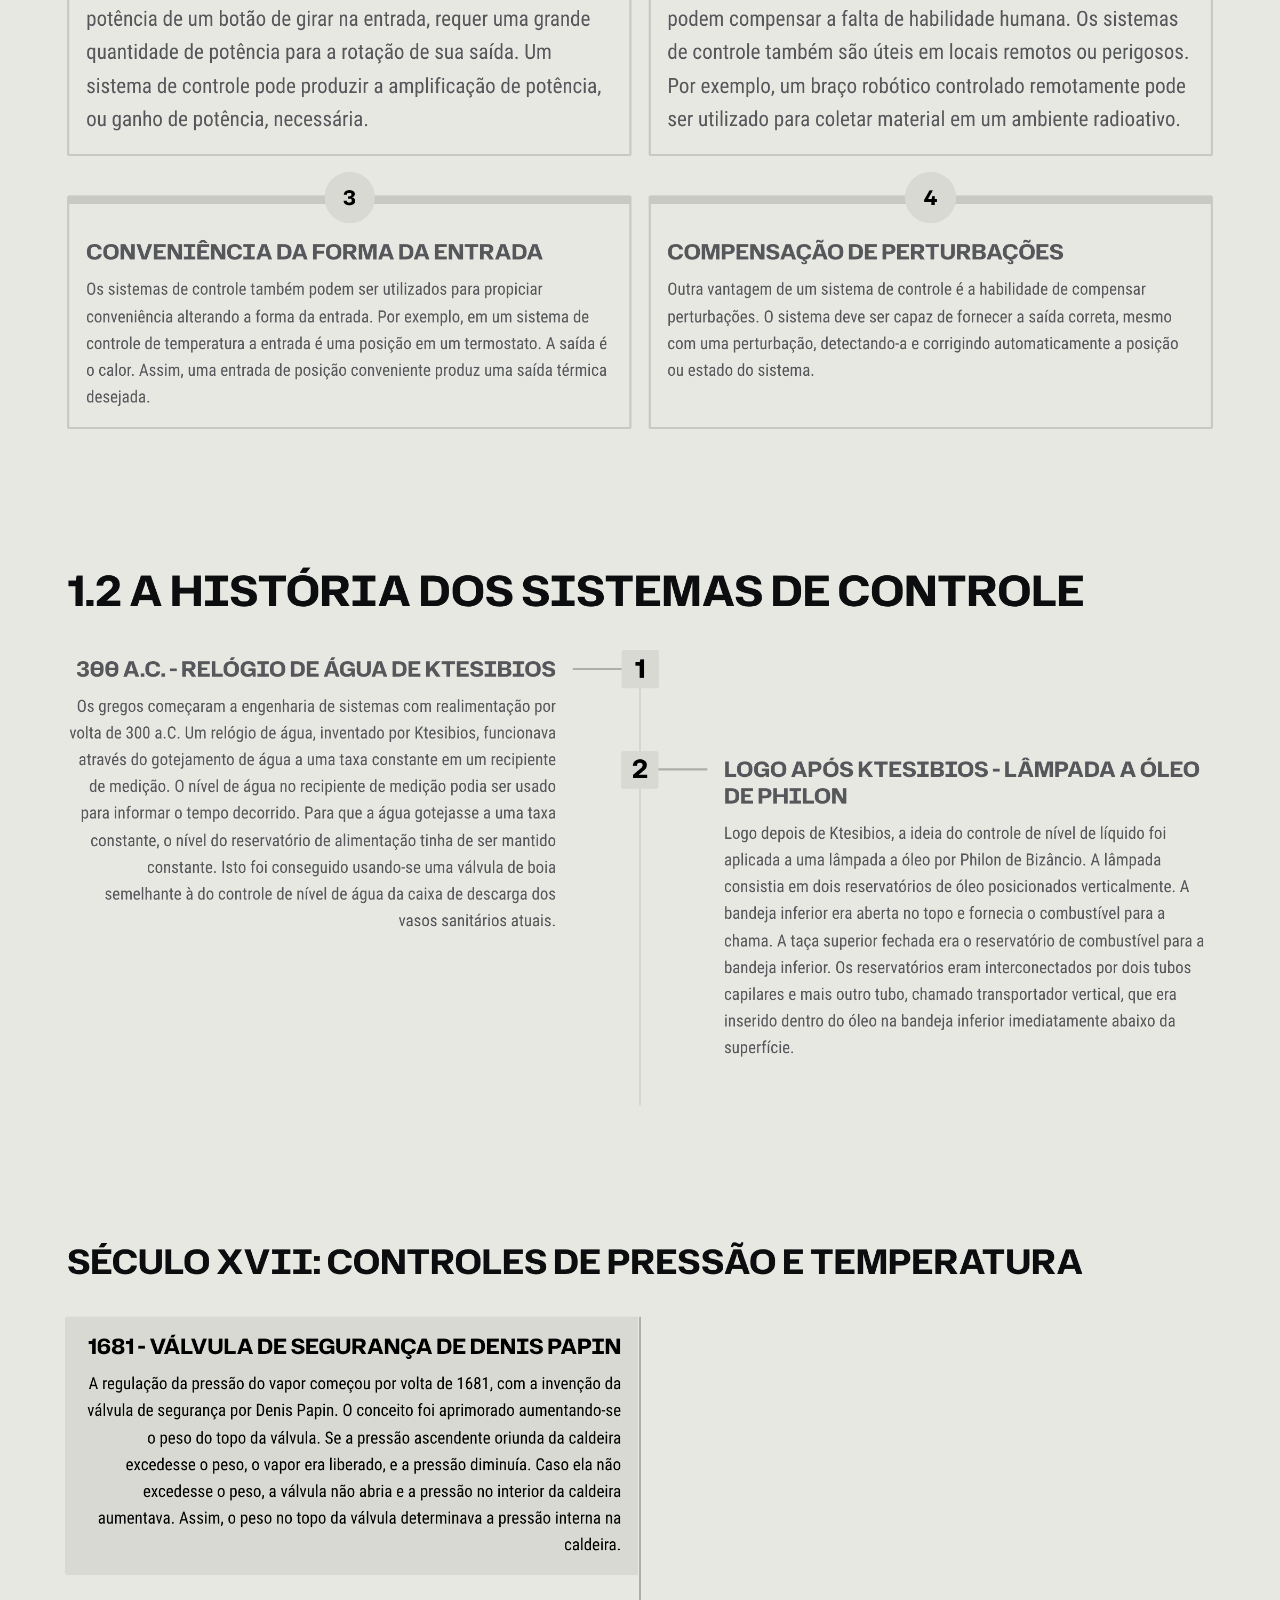
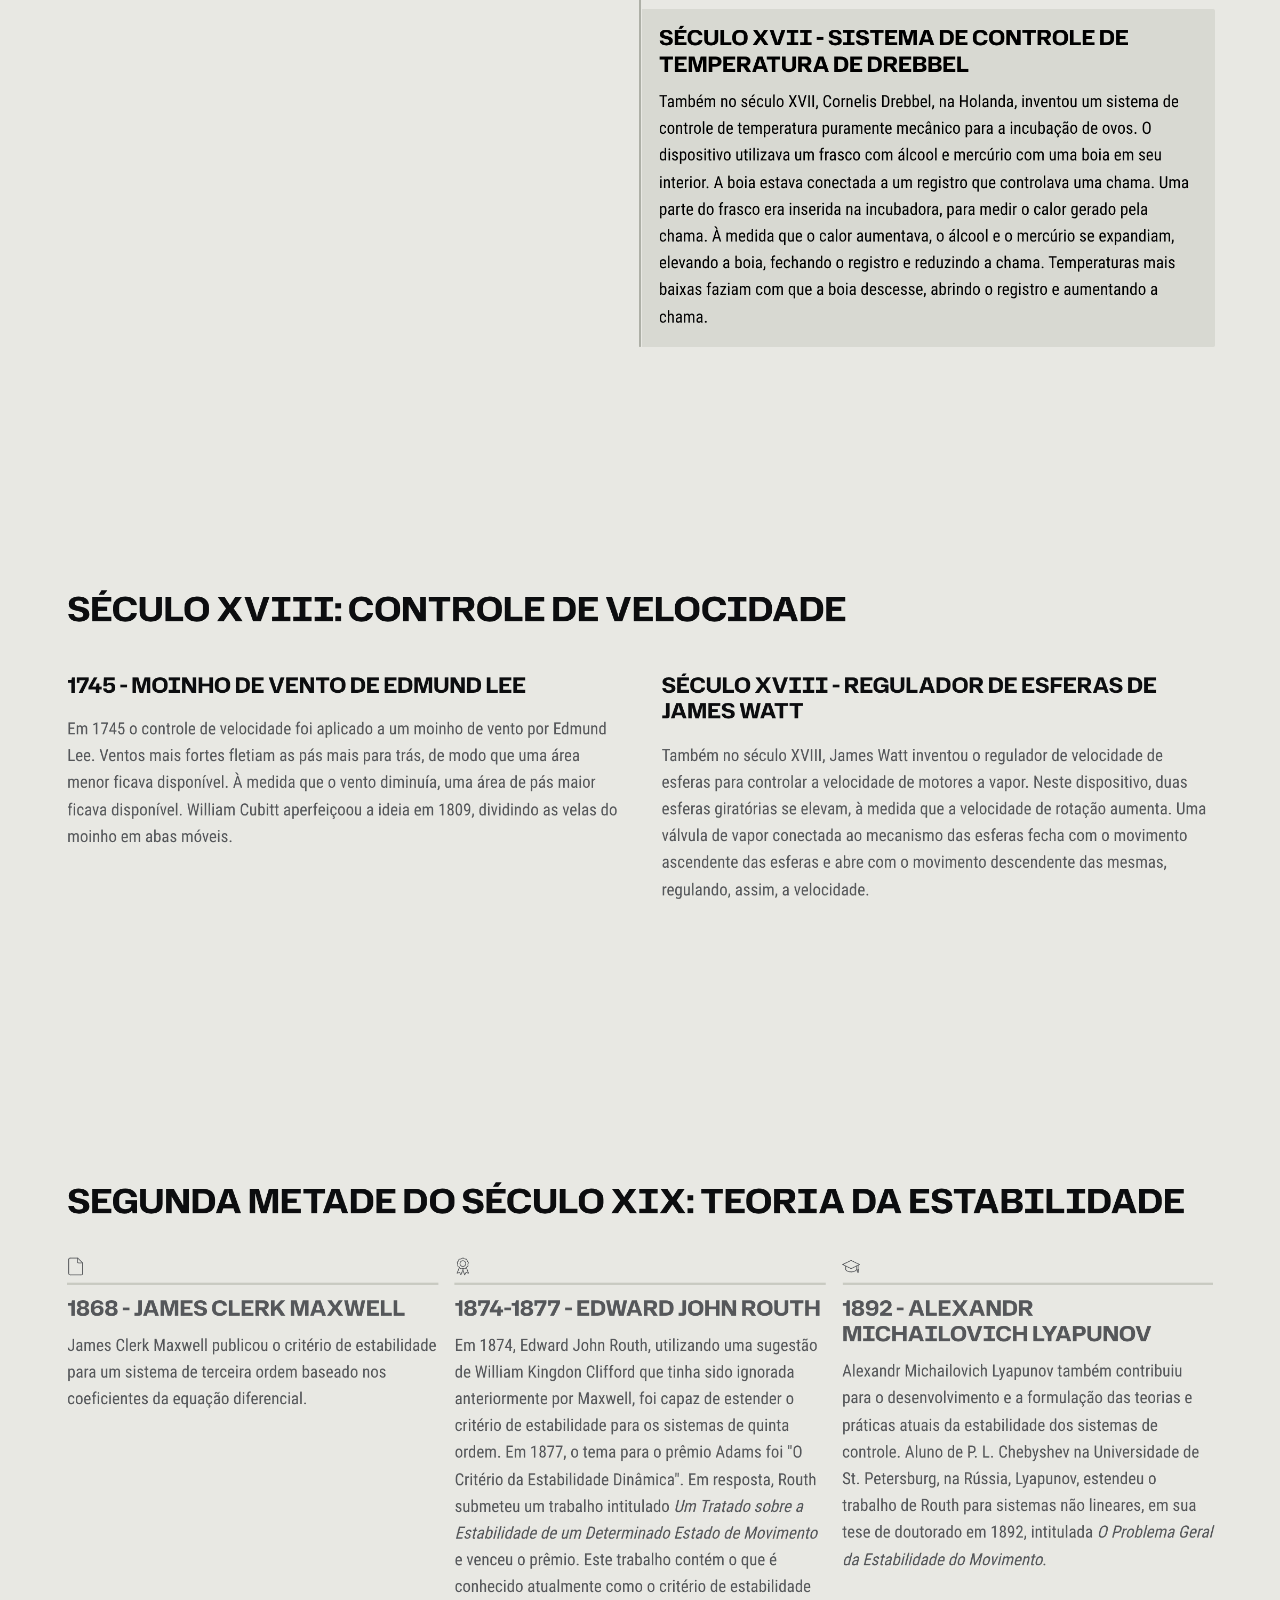
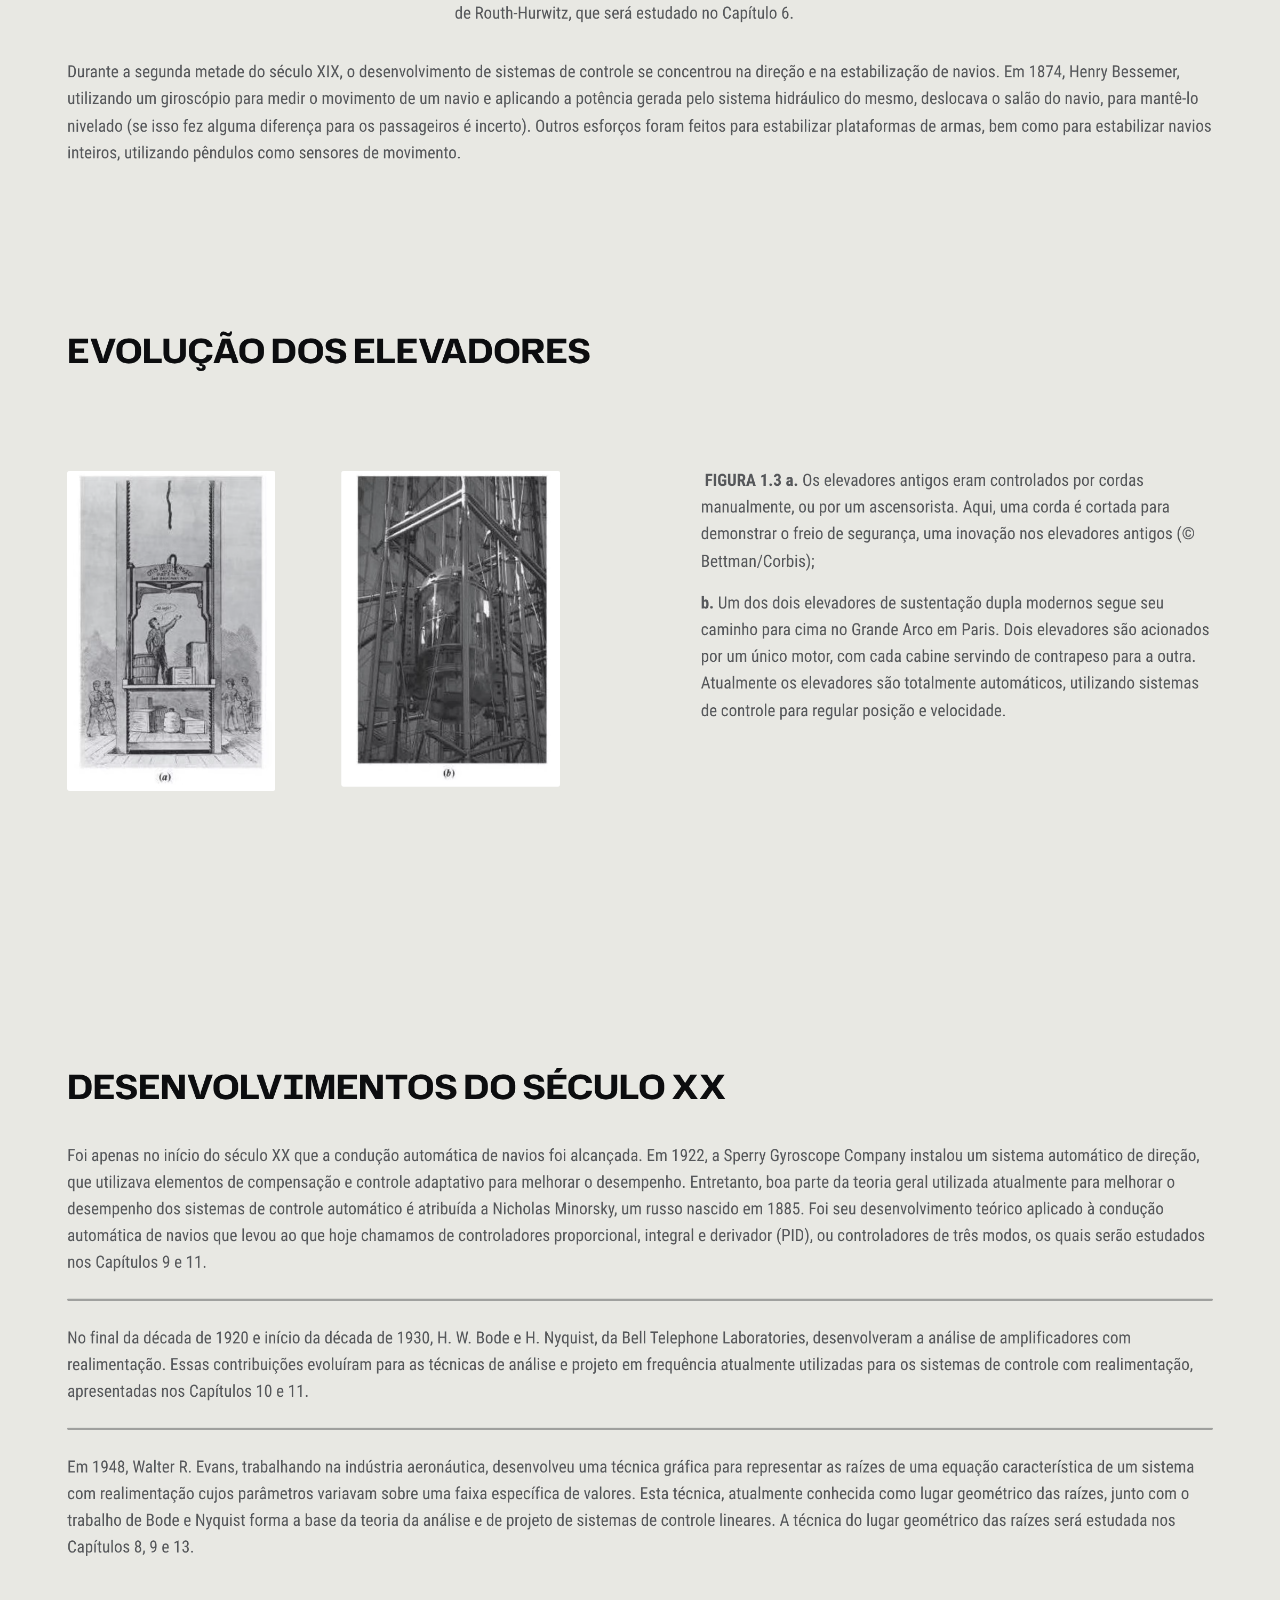
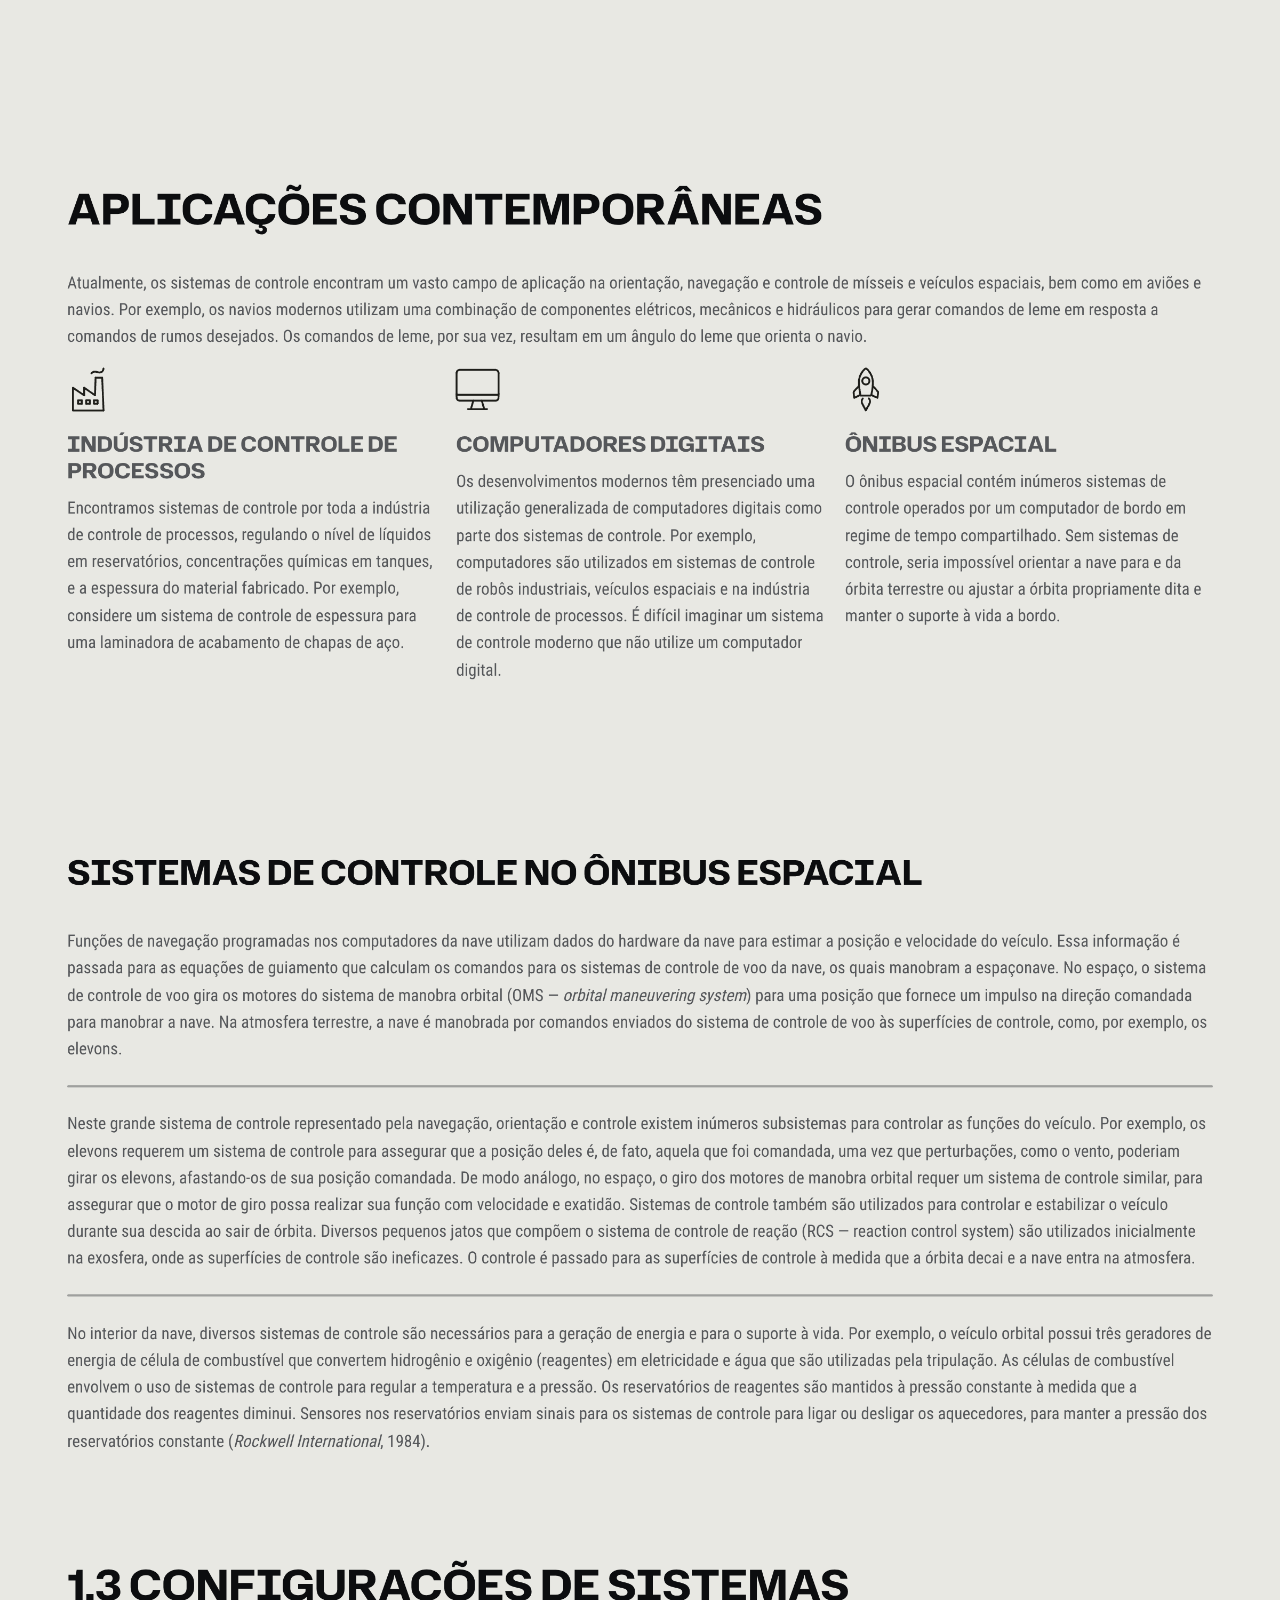
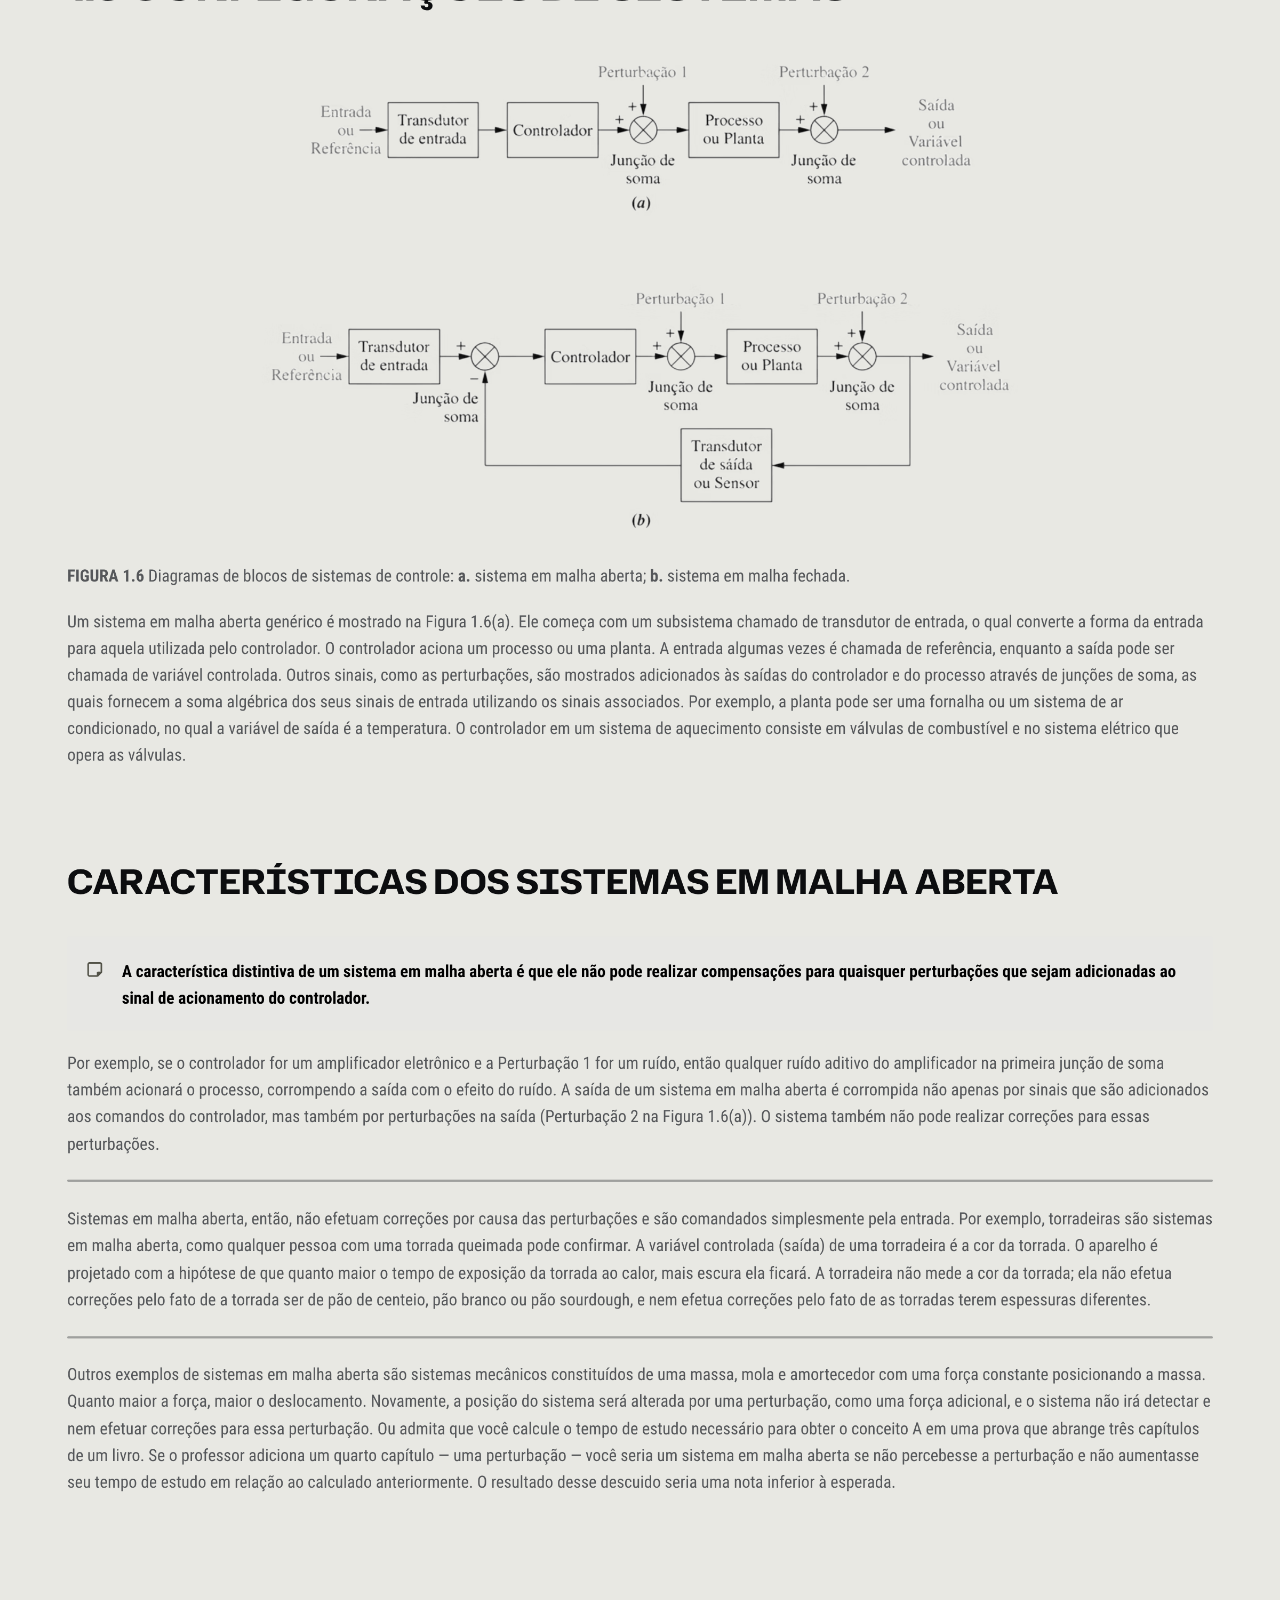
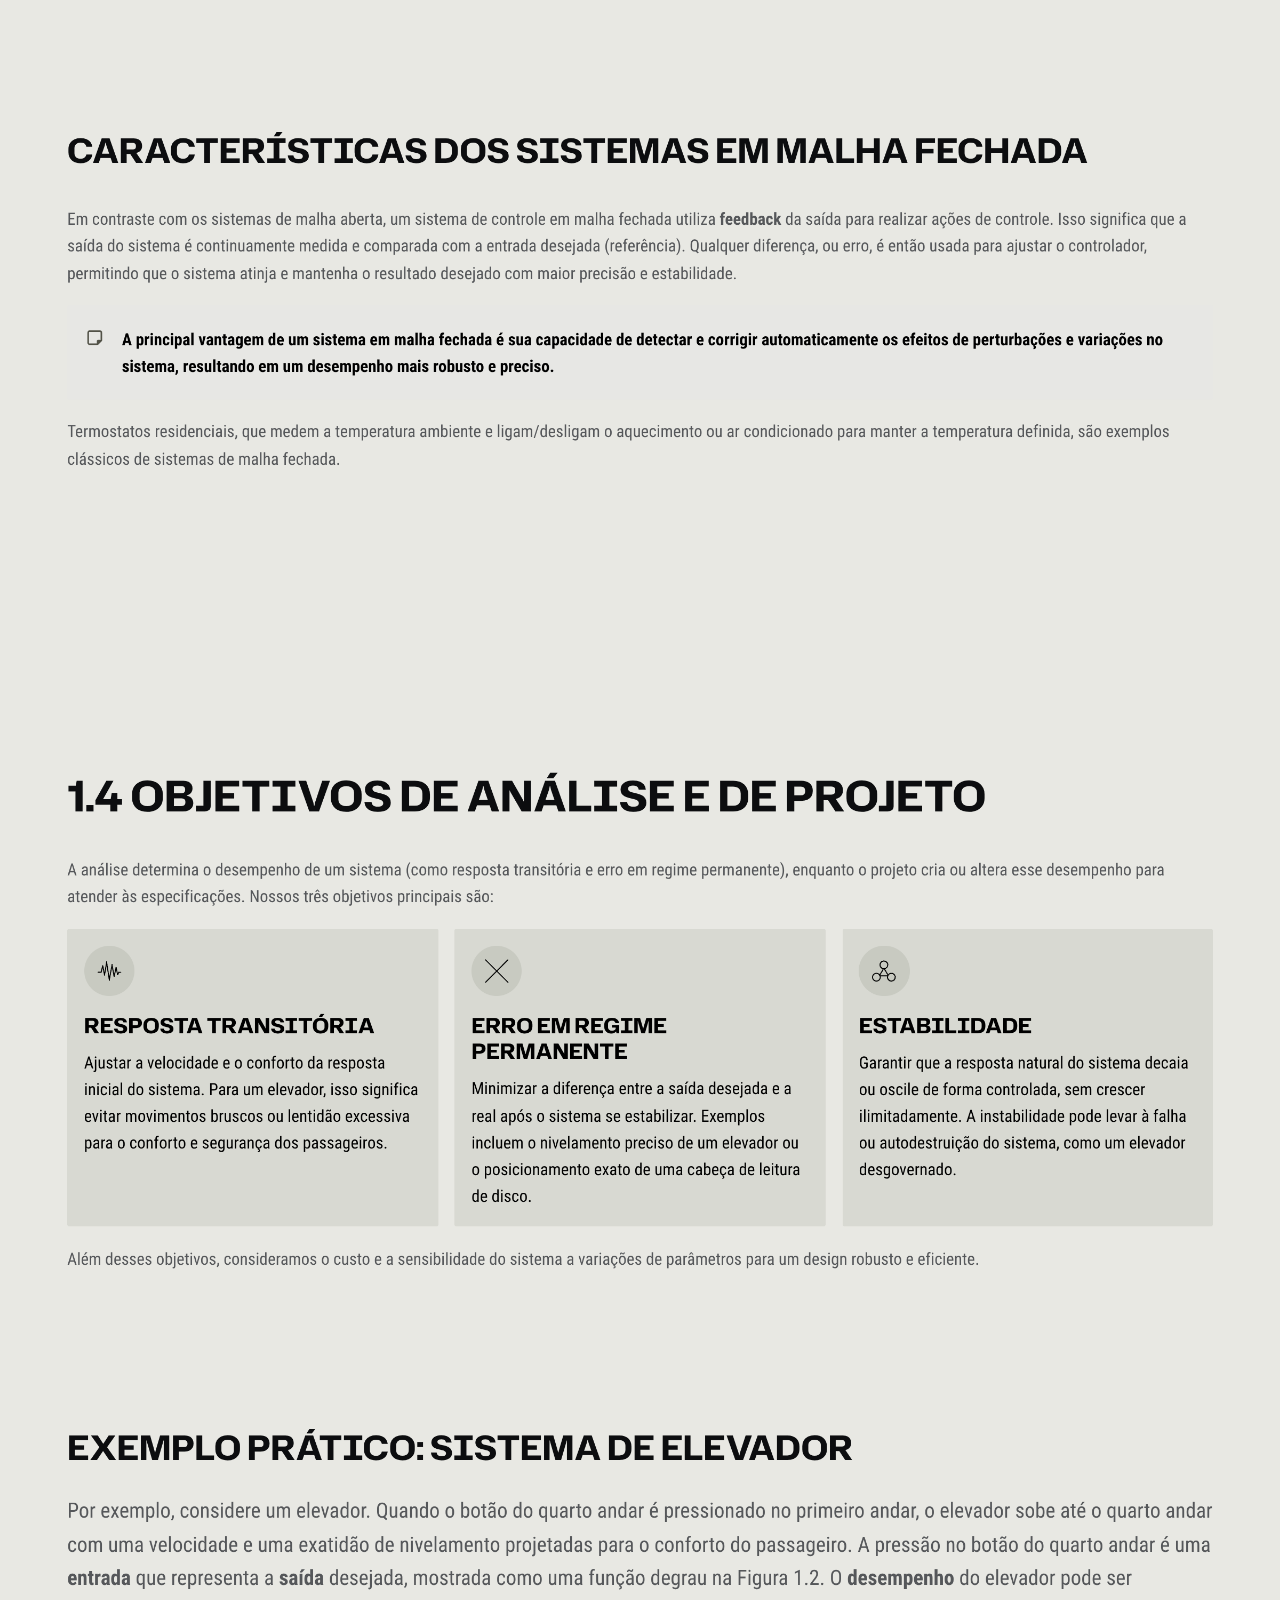
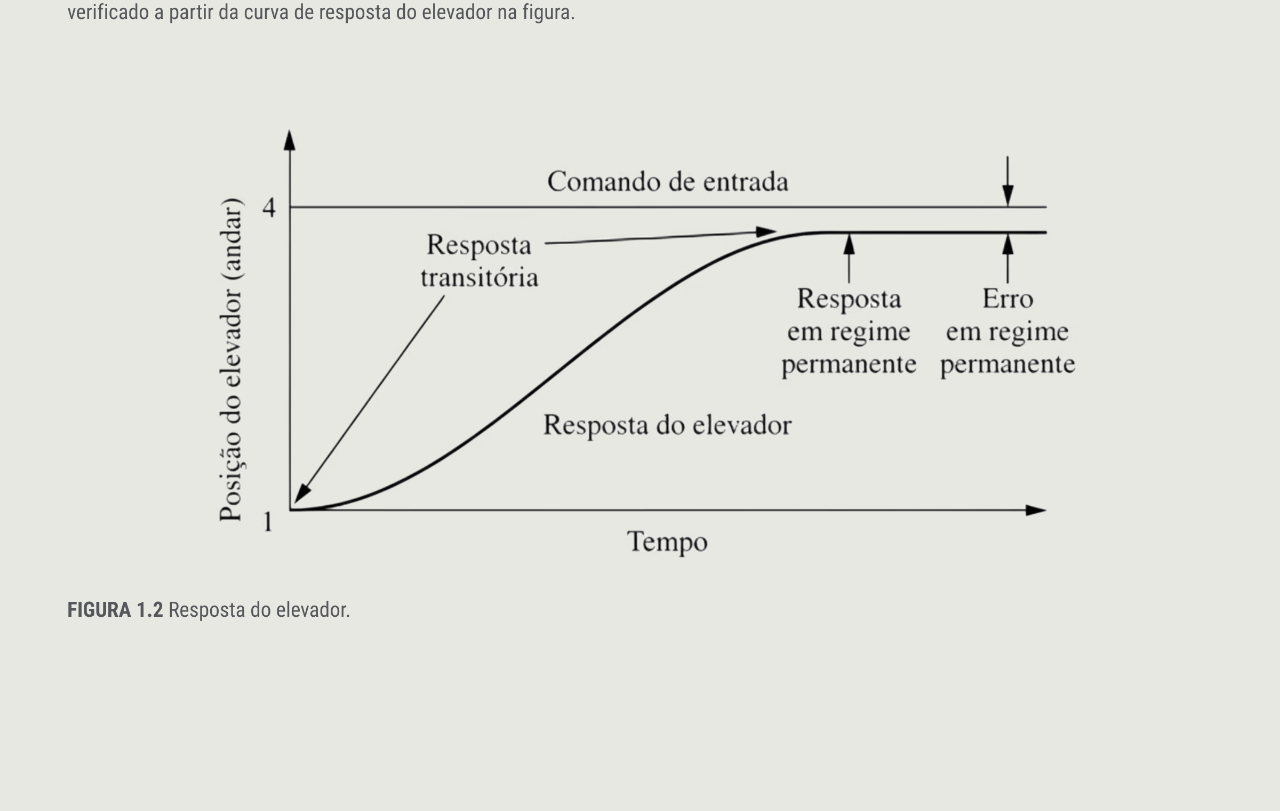
==== commit ab4d1947: "Alterações Mudanças no index e diretorios" ====
--- a/unit01/index.html
+++ b/unit01/index.html
@@ -37,7 +37,7 @@
 
   <script>
     (function(){
-      const COUNT = 20; // número de slides
+      const COUNT = 18; // número de slides
       const container = document.getElementById('ticker');
 
       // Cria elementos <img> para cada slide e os adiciona
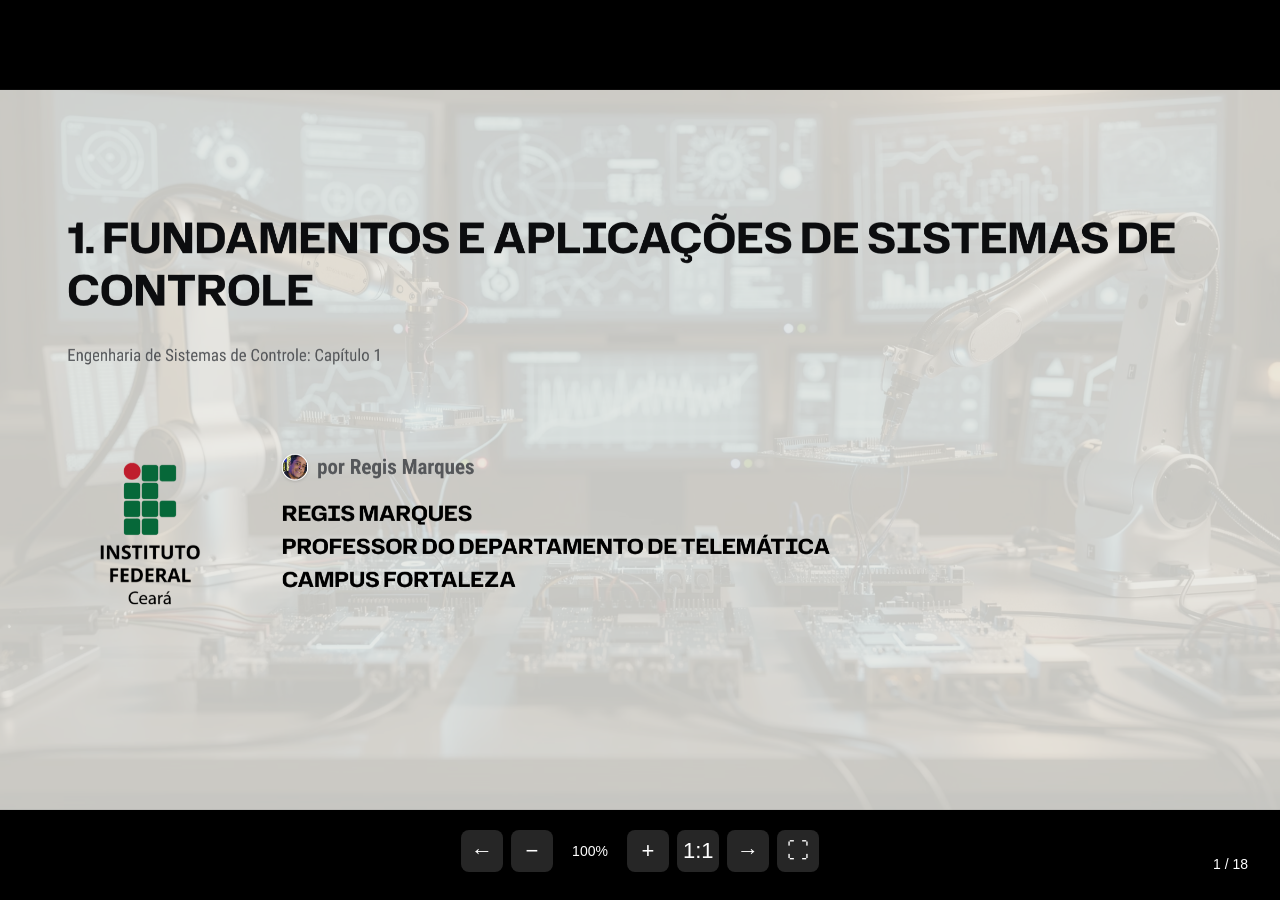
==== commit fa818ad8: "Atualização" ====
--- a/unit01/index.html
+++ b/unit01/index.html
@@ -1,135 +1,1555 @@
 <!doctype html>
+
 <html lang="pt-BR">
+
 <head>
+
   <meta charset="utf-8">
-  <meta name="viewport" content="width=device-width,initial-scale=1,minimum-scale=1">
-  <title></title>
+
+<meta
+name="viewport"
+content="width=device-width, initial-scale=1, minimum-scale=1"
+
+>
+
+  <title>Slides</title>
+
   <style>
-    /* Página limpa: sem margens, fundo preto para visual melhor */
-    html,body{height:100%;margin:0;background:#000}
-    /* Container vertical que conterá a sequência de imagens (duplicada para loop suave) */
-    #ticker{
-      display:flex;
-      flex-direction:column;
-      align-items:center;
-      width:100%;
-      /* evitar barra de rolagem do navegador enquanto animamos */
-      overflow:hidden;
-      will-change:transform;
+
+    /*
+     * ============================================================
+     * CONFIGURAÇÃO GERAL
+     * ============================================================
+     */
+
+    * {
+      box-sizing: border-box;
     }
-    #ticker img{
-      width:100%;
-      height:auto;
-      display:block;
-      user-select:none;
-      -webkit-user-drag:none;
-      pointer-events:none; /* evita seleção acidental durante arraste */
+
+
+    html,
+    body {
+
+      width: 100%;
+      height: 100%;
+
+      margin: 0;
+
+      background: #000;
+
+      overflow: hidden;
+
     }
-    /* Animação será definida via JS com duração calculada conforme o conteúdo */
-    @keyframes scroll {
-      from{transform:translateY(0)}
-      to{transform:translateY(-50%)} /* move metade do conteúdo (porque duplicamos) */
+
+
+    body {
+
+      font-family: Arial, Helvetica, sans-serif;
+
+      user-select: none;
+      -webkit-user-select: none;
+
     }
+
+
+    /*
+     * ============================================================
+     * VIEWPORT
+     * ============================================================
+     *
+     * É a área que mostra o slide.
+     */
+
+    #viewport {
+
+      position: fixed;
+
+      inset: 0;
+
+      width: 100%;
+      height: 100%;
+
+      overflow: hidden;
+
+      background: #000;
+
+      cursor: default;
+
+      touch-action: none;
+
+    }
+
+
+    /*
+     * ============================================================
+     * SLIDE
+     * ============================================================
+     */
+
+    #slide {
+
+      position: absolute;
+
+      left: 50%;
+      top: 50%;
+
+      /*
+       * A imagem inicialmente ocupa toda a área disponível
+       * mantendo sua proporção.
+       */
+
+      width: 100vw;
+      height: 100vh;
+
+      object-fit: contain;
+
+      transform:
+        translate(-50%, -50%)
+        scale(1);
+
+      transform-origin: center center;
+
+      will-change: transform;
+
+      pointer-events: none;
+
+      user-select: none;
+      -webkit-user-select: none;
+
+      -webkit-user-drag: none;
+
+    }
+
+
+    /*
+     * ============================================================
+     * CONTROLES
+     * ============================================================
+     */
+
+    #controls {
+
+      position: fixed;
+
+      left: 50%;
+      bottom: 20px;
+
+      transform:
+        translateX(-50%)
+        translateY(10px);
+
+      z-index: 100;
+
+      display: flex;
+
+      align-items: center;
+
+      gap: 8px;
+
+      padding: 8px 12px;
+
+      background:
+        rgba(0, 0, 0, 0.75);
+
+      border-radius: 12px;
+
+      opacity: 0;
+
+      transition:
+        opacity 0.25s ease,
+        transform 0.25s ease;
+
+      pointer-events: none;
+
+    }
+
+
+    #controls.visible {
+
+      opacity: 1;
+
+      transform:
+        translateX(-50%)
+        translateY(0);
+
+      pointer-events: auto;
+
+    }
+
+
+    #controls button {
+
+      width: 42px;
+      height: 42px;
+
+      border: none;
+
+      border-radius: 8px;
+
+      background:
+        rgba(255, 255, 255, 0.15);
+
+      color: #fff;
+
+      font-size: 22px;
+
+      cursor: pointer;
+
+    }
+
+
+    #controls button:hover {
+
+      background:
+        rgba(255, 255, 255, 0.30);
+
+    }
+
+
+    #zoomLevel {
+
+      min-width: 58px;
+
+      color: #fff;
+
+      font-size: 14px;
+
+      text-align: center;
+
+    }
+
+
+    /*
+     * ============================================================
+     * INDICADOR DO SLIDE
+     * ============================================================
+     */
+
+    #slideNumber {
+
+      position: fixed;
+
+      right: 20px;
+      bottom: 20px;
+
+      z-index: 100;
+
+      padding: 8px 12px;
+
+      color: #fff;
+
+      background:
+        rgba(0, 0, 0, 0.65);
+
+      border-radius: 8px;
+
+      font-size: 14px;
+
+      opacity: 0;
+
+      transition:
+        opacity 0.25s ease;
+
+      pointer-events: none;
+
+    }
+
+
+    #slideNumber.visible {
+
+      opacity: 1;
+
+    }
+
+
+    /*
+     * ============================================================
+     * INDICAÇÃO DE ZOOM
+     * ============================================================
+     */
+
+    #zoomHint {
+
+      position: fixed;
+
+      left: 50%;
+      top: 20px;
+
+      transform:
+        translateX(-50%);
+
+      z-index: 100;
+
+      padding: 8px 14px;
+
+      color: #fff;
+
+      background:
+        rgba(0, 0, 0, 0.75);
+
+      border-radius: 8px;
+
+      font-size: 13px;
+
+      opacity: 0;
+
+      transition:
+        opacity 0.25s ease;
+
+      pointer-events: none;
+
+    }
+
+
+    #zoomHint.visible {
+
+      opacity: 1;
+
+    }
+
+
+    /*
+     * ============================================================
+     * CURSOR QUANDO AMPLIADO
+     * ============================================================
+     */
+
+    #viewport.zoomed {
+
+      cursor: grab;
+
+    }
+
+
+    #viewport.dragging {
+
+      cursor: grabbing;
+
+    }
+
+
   </style>
+
 </head>
+
 <body>
-  <div id="ticker" aria-hidden="true"></div>
+
+  <!-- ============================================================
+       VIEWPORT
+       ============================================================ -->
+
+  <div id="viewport">
+
+```
+<img
+  id="slide"
+  src=""
+  alt="Slide"
+  draggable="false"
+>
+```
+
+  </div>
+
+  <!-- ============================================================
+       NÚMERO DO SLIDE
+       ============================================================ -->
+
+  <div id="slideNumber">
+    1 / 18
+  </div>
+
+  <!-- ============================================================
+       AVISO DE ZOOM
+       ============================================================ -->
+
+  <div id="zoomHint">
+
+```
+Arraste para navegar · Ctrl + roda para zoom · 0 para restaurar
+```
+
+  </div>
+
+  <!-- ============================================================
+       CONTROLES
+       ============================================================ -->
+
+  <div id="controls">
+
+```
+<button
+  id="previous"
+  type="button"
+  title="Slide anterior">
+  ←
+</button>
+
+
+<button
+  id="zoomOut"
+  type="button"
+  title="Diminuir zoom">
+  −
+</button>
+
+
+<span id="zoomLevel">
+  100%
+</span>
+
+
+<button
+  id="zoomIn"
+  type="button"
+  title="Aumentar zoom">
+  +
+</button>
+
+
+<button
+  id="zoomReset"
+  type="button"
+  title="Restaurar zoom">
+  1:1
+</button>
+
+
+<button
+  id="next"
+  type="button"
+  title="Próximo slide">
+  →
+</button>
+
+
+<button
+  id="fullscreen"
+  type="button"
+  title="Tela cheia">
+  ⛶
+</button>
+```
+
+  </div>
+
+  <!-- ============================================================
+       JAVASCRIPT
+       ============================================================ -->
 
   <script>
-    (function(){
-      const COUNT = 18; // número de slides
-      const container = document.getElementById('ticker');
-
-      // Cria elementos <img> para cada slide e os adiciona
-      function createSequence(){
-        for(let i=1;i<=COUNT;i++){
-          const img = document.createElement('img');
-          // Nomes de arquivo com espaços e parênteses -> usar percent-encoding
-          img.src = encodeURI(`slide (${i}).png`);
-          img.alt = '';
-          img.loading = 'lazy';
-          container.appendChild(img);
-        }
+
+    (() => {
+
+
+      /*
+       * ==========================================================
+       * CONFIGURAÇÃO
+       * ==========================================================
+       */
+
+      const COUNT = 18;
+
+      const MIN_ZOOM = 1;
+
+      const MAX_ZOOM = 5;
+
+      const ZOOM_STEP = 0.25;
+
+
+      /*
+       * ==========================================================
+       * ELEMENTOS
+       * ==========================================================
+       */
+
+      const viewport =
+        document.getElementById('viewport');
+
+      const slide =
+        document.getElementById('slide');
+
+      const controls =
+        document.getElementById('controls');
+
+      const slideNumber =
+        document.getElementById('slideNumber');
+
+      const zoomHint =
+        document.getElementById('zoomHint');
+
+      const zoomLevel =
+        document.getElementById('zoomLevel');
+
+      const previousButton =
+        document.getElementById('previous');
+
+      const nextButton =
+        document.getElementById('next');
+
+      const zoomInButton =
+        document.getElementById('zoomIn');
+
+      const zoomOutButton =
+        document.getElementById('zoomOut');
+
+      const zoomResetButton =
+        document.getElementById('zoomReset');
+
+      const fullscreenButton =
+        document.getElementById('fullscreen');
+
+
+      /*
+       * ==========================================================
+       * ESTADO
+       * ==========================================================
+       */
+
+      let currentSlide = 1;
+
+      let zoom = 1;
+
+      let offsetX = 0;
+
+      let offsetY = 0;
+
+      let dragging = false;
+
+      let dragStartX = 0;
+
+      let dragStartY = 0;
+
+      let dragOriginX = 0;
+
+      let dragOriginY = 0;
+
+      let controlsTimer = null;
+
+      let hintTimer = null;
+
+
+      /*
+       * ==========================================================
+       * CARREGA DO SLIDE
+       * ==========================================================
+       */
+
+      function loadSlide(number) {
+
+        /*
+         * Garante que o número permaneça entre 1 e COUNT.
+         */
+
+        number =
+          Math.max(
+            1,
+            Math.min(
+              COUNT,
+              number
+            )
+          );
+
+
+        currentSlide =
+          number;
+
+
+        /*
+         * Quando muda de slide,
+         * o zoom volta para 100%.
+         */
+
+        zoom = 1;
+
+        offsetX = 0;
+
+        offsetY = 0;
+
+
+        viewport.classList.remove(
+          'zoomed'
+        );
+
+
+        /*
+         * Nome dos arquivos:
+         *
+         * slide (1).png
+         * slide (2).png
+         * ...
+         */
+
+        slide.src =
+          encodeURI(
+            `slide (${currentSlide}).png`
+          );
+
+
+        updateTransform();
+
+        updateSlideNumber();
+
+        updateZoomLevel();
+
+        showInterface();
+
       }
 
-      // Duplica a sequência para obter loop contínuo e sem salto
-      function duplicateSequence(){
-        const nodes = Array.from(container.children).map(n => n.cloneNode(true));
-        nodes.forEach(n => container.appendChild(n));
+
+      /*
+       * ==========================================================
+       * PRÓXIMO / ANTERIOR
+       * ==========================================================
+       */
+
+      function nextSlide() {
+
+        if (currentSlide < COUNT) {
+
+          loadSlide(
+            currentSlide + 1
+          );
+
+        }
+
       }
 
-      createSequence();
-      //duplicateSequence();
-
-      // Espera carregar as imagens para medir o tamanho e definir a duração da animação
-      const imgs = container.querySelectorAll('img');
-      let loaded = 0;
-      function tryStart(){
-        // totalHeight corresponde à altura do conteúdo duplicado; queremos mover metade (a sequência original)
-        const totalHeight = container.scrollHeight / 2;
-        if (!totalHeight) return;
-        // velocidade em pixels por segundo (ajustável): menor -> mais lento; maior -> mais rápido
-        const pxPerSec = 40; // valor pensável para leitura; altere se quiser rolagem mais rápida
-        const durationSec = Math.max(10, Math.round(totalHeight / pxPerSec));
-
-        // Define a animação CSS
-        container.style.animation = `scroll ${durationSec}s linear infinite`;
-        container.style.animationPlayState = 'running';
+
+      function previousSlide() {
+
+        if (currentSlide > 1) {
+
+          loadSlide(
+            currentSlide - 1
+          );
+
+        }
+
       }
-      /*
-      imgs.forEach(img => {
-        if (img.complete) {
-          if(++loaded === imgs.length) tryStart();
+
+
+      /*
+       * ==========================================================
+       * NÚMERO DO SLIDE
+       * ==========================================================
+       */
+
+      function updateSlideNumber() {
+
+        slideNumber.textContent =
+          `${currentSlide} / ${COUNT}`;
+
+      }
+
+
+      /*
+       * ==========================================================
+       * TRANSFORMAÇÃO
+       * ==========================================================
+       */
+
+      function updateTransform() {
+
+        slide.style.transform =
+          `translate(calc(-50% + ${offsetX}px), calc(-50% + ${offsetY}px)) scale(${zoom})`;
+
+      }
+
+
+      /*
+       * ==========================================================
+       * LIMITES DO ARRASTE
+       * ==========================================================
+       *
+       * Quando o slide está ampliado, não permitimos que ele seja
+       * arrastado completamente para fora da tela.
+       */
+
+      function clampOffsets() {
+
+        if (zoom <= 1) {
+
+          offsetX = 0;
+
+          offsetY = 0;
+
+          return;
+
+        }
+
+
+        const viewportWidth =
+          viewport.clientWidth;
+
+        const viewportHeight =
+          viewport.clientHeight;
+
+
+        /*
+         * Como a imagem usa 100vw x 100vh,
+         * sua dimensão base corresponde ao viewport.
+         *
+         * Portanto, com zoom = 2,
+         * a imagem terá aproximadamente o dobro do tamanho.
+         */
+
+        const extraWidth =
+          viewportWidth * (zoom - 1);
+
+        const extraHeight =
+          viewportHeight * (zoom - 1);
+
+
+        /*
+         * Metade do excesso pode ser deslocada
+         * para cada lado.
+         */
+
+        const maxX =
+          extraWidth / 2;
+
+        const maxY =
+          extraHeight / 2;
+
+
+        offsetX =
+          Math.max(
+            -maxX,
+            Math.min(
+              maxX,
+              offsetX
+            )
+          );
+
+
+        offsetY =
+          Math.max(
+            -maxY,
+            Math.min(
+              maxY,
+              offsetY
+            )
+          );
+
+      }
+
+
+      /*
+       * ==========================================================
+       * ZOOM
+       * ==========================================================
+       */
+
+      function setZoom(
+        newZoom,
+        centerX,
+        centerY
+      ) {
+
+        const oldZoom =
+          zoom;
+
+
+        newZoom =
+          Math.max(
+            MIN_ZOOM,
+            Math.min(
+              MAX_ZOOM,
+              newZoom
+            )
+          );
+
+
+        if (
+          newZoom === oldZoom
+        ) {
+
+          return;
+
+        }
+
+
+        /*
+         * Se o ponto não foi informado,
+         * usa o centro da tela.
+         */
+
+        if (
+          centerX === undefined
+        ) {
+
+          centerX =
+            viewport.clientWidth / 2;
+
+        }
+
+
+        if (
+          centerY === undefined
+        ) {
+
+          centerY =
+            viewport.clientHeight / 2;
+
+        }
+
+
+        /*
+         * Calcula o novo deslocamento para que o ponto
+         * sob o mouse permaneça no mesmo local.
+         */
+
+        const ratio =
+          newZoom / oldZoom;
+
+
+        offsetX =
+          centerX -
+          (
+            centerX -
+            offsetX -
+            viewport.clientWidth / 2
+          ) *
+          ratio -
+          viewport.clientWidth / 2;
+
+
+        offsetY =
+          centerY -
+          (
+            centerY -
+            offsetY -
+            viewport.clientHeight / 2
+          ) *
+          ratio -
+          viewport.clientHeight / 2;
+
+
+        zoom =
+          newZoom;
+
+
+        clampOffsets();
+
+        updateTransform();
+
+        updateZoomLevel();
+
+
+        if (zoom > 1) {
+
+          viewport.classList.add(
+            'zoomed'
+          );
+
+          showZoomHint();
+
         } else {
-          img.addEventListener('load', () => { if(++loaded === imgs.length) tryStart(); });
-          img.addEventListener('error', () => { if(++loaded === imgs.length) tryStart(); });
-        }
-      });
-
-      // Toque/clique: primeiro gesto tenta ativar tela cheia (a maioria dos navegadores permite apenas após gesto do usuário)
-      // e também alterna pausar/resumir a animação. Mantemos a página sem controles visíveis.
+
+          viewport.classList.remove(
+            'zoomed'
+          );
+
+          offsetX = 0;
+
+          offsetY = 0;
+
+          updateTransform();
+
+        }
+
+
+        showInterface();
+
+      }
+
+
+      function zoomIn() {
+
+        setZoom(
+          zoom + ZOOM_STEP
+        );
+
+      }
+
+
+      function zoomOut() {
+
+        setZoom(
+          zoom - ZOOM_STEP
+        );
+
+      }
+
+
+      function resetZoom() {
+
+        zoom = 1;
+
+        offsetX = 0;
+
+        offsetY = 0;
+
+
+        viewport.classList.remove(
+          'zoomed'
+        );
+
+
+        updateTransform();
+
+        updateZoomLevel();
+
+        showInterface();
+
+      }
+
+
+      function updateZoomLevel() {
+
+        zoomLevel.textContent =
+          `${Math.round(zoom * 100)}%`;
+
+      }
+
+
+      /*
+       * ==========================================================
+       * RODA DO MOUSE + CTRL
+       * ==========================================================
+       */
+
+      viewport.addEventListener(
+        'wheel',
+        (event) => {
+
+          /*
+           * Sem Ctrl:
+           *
+           * não fazemos nada.
+           *
+           * Isso permite que o comportamento normal da roda
+           * não seja usado para trocar slides.
+           */
+
+          if (!event.ctrlKey) {
+
+            return;
+
+          }
+
+
+          event.preventDefault();
+
+
+          const rect =
+            viewport.getBoundingClientRect();
+
+
+          const x =
+            event.clientX -
+            rect.left;
+
+
+          const y =
+            event.clientY -
+            rect.top;
+
+
+          const factor =
+            event.deltaY < 0
+              ? 1.1
+              : 1 / 1.1;
+
+
+          setZoom(
+            zoom * factor,
+            x,
+            y
+          );
+
+        },
+        {
+          passive: false
+        }
+      );
+
+
+      /*
+       * ==========================================================
+       * ARRASTE
+       * ==========================================================
+       */
+
+      viewport.addEventListener(
+        'pointerdown',
+        (event) => {
+
+          if (zoom <= 1) {
+
+            return;
+
+          }
+
+
+          if (
+            event.pointerType === 'mouse' &&
+            event.button !== 0
+          ) {
+
+            return;
+
+          }
+
+
+          dragging = true;
+
+
+          dragStartX =
+            event.clientX;
+
+          dragStartY =
+            event.clientY;
+
+
+          dragOriginX =
+            offsetX;
+
+          dragOriginY =
+            offsetY;
+
+
+          viewport.classList.add(
+            'dragging'
+          );
+
+
+          viewport.setPointerCapture(
+            event.pointerId
+          );
+
+
+          event.preventDefault();
+
+        }
+      );
+
+
+      viewport.addEventListener(
+        'pointermove',
+        (event) => {
+
+          if (!dragging) {
+
+            return;
+
+          }
+
+
+          offsetX =
+            dragOriginX +
+            (
+              event.clientX -
+              dragStartX
+            );
+
+
+          offsetY =
+            dragOriginY +
+            (
+              event.clientY -
+              dragStartY
+            );
+
+
+          clampOffsets();
+
+          updateTransform();
+
+
+          event.preventDefault();
+
+        }
+      );
+
+
+      function finishDrag() {
+
+        dragging = false;
+
+        viewport.classList.remove(
+          'dragging'
+        );
+
+      }
+
+
+      viewport.addEventListener(
+        'pointerup',
+        finishDrag
+      );
+
+
+      viewport.addEventListener(
+        'pointercancel',
+        finishDrag
+      );
+
+
+      /*
+       * ==========================================================
+       * DUPLO CLIQUE
+       * ==========================================================
+       */
+
+      viewport.addEventListener(
+        'dblclick',
+        (event) => {
+
+          event.preventDefault();
+
+
+          const rect =
+            viewport.getBoundingClientRect();
+
+
+          const x =
+            event.clientX -
+            rect.left;
+
+
+          const y =
+            event.clientY -
+            rect.top;
+
+
+          if (zoom === 1) {
+
+            setZoom(
+              2,
+              x,
+              y
+            );
+
+          } else {
+
+            resetZoom();
+
+          }
+
+        }
+      );
+
+
+      /*
+       * ==========================================================
+       * TECLADO
+       * ==========================================================
+       */
+
+      document.addEventListener(
+        'keydown',
+        (event) => {
+
+          /*
+           * Slide anterior
+           */
+
+          if (
+            event.key === 'ArrowLeft'
+          ) {
+
+            event.preventDefault();
+
+            previousSlide();
+
+            return;
+
+          }
+
+
+          /*
+           * Próximo slide
+           */
+
+          if (
+            event.key === 'ArrowRight'
+          ) {
+
+            event.preventDefault();
+
+            nextSlide();
+
+            return;
+
+          }
+
+
+          /*
+           * Home
+           */
+
+          if (
+            event.key === 'Home'
+          ) {
+
+            event.preventDefault();
+
+            loadSlide(1);
+
+            return;
+
+          }
+
+
+          /*
+           * End
+           */
+
+          if (
+            event.key === 'End'
+          ) {
+
+            event.preventDefault();
+
+            loadSlide(COUNT);
+
+            return;
+
+          }
+
+
+          /*
+           * Zoom +
+           */
+
+          if (
+            event.key === '+' ||
+            event.key === '='
+          ) {
+
+            event.preventDefault();
+
+            zoomIn();
+
+            return;
+
+          }
+
+
+          /*
+           * Zoom -
+           */
+
+          if (
+            event.key === '-'
+          ) {
+
+            event.preventDefault();
+
+            zoomOut();
+
+            return;
+
+          }
+
+
+          /*
+           * Zoom 100%
+           */
+
+          if (
+            event.key === '0'
+          ) {
+
+            event.preventDefault();
+
+            resetZoom();
+
+            return;
+
+          }
+
+
+          /*
+           * Fullscreen
+           */
+
+          if (
+            event.key === 'f' ||
+            event.key === 'F'
+          ) {
+
+            event.preventDefault();
+
+            toggleFullscreen();
+
+            return;
+
+          }
+
+        }
+      );
+
+
+      /*
+       * ==========================================================
+       * FULLSCREEN
+       * ==========================================================
+       */
+
+      async function toggleFullscreen() {
+
+        try {
+
+          if (
+            !document.fullscreenElement
+          ) {
+
+            if (
+              document.documentElement
+                .requestFullscreen
+            ) {
+
+              await document.documentElement
+                .requestFullscreen();
+
+            }
+
+          } else {
+
+            if (
+              document.exitFullscreen
+            ) {
+
+              await document.exitFullscreen();
+
+            }
+
+          }
+
+        } catch (error) {
+
+          console.warn(
+            'Não foi possível alterar o fullscreen:',
+            error
+          );
+
+        }
+
+      }
+
+
+      fullscreenButton.addEventListener(
+        'click',
+        (event) => {
+
+          event.stopPropagation();
+
+          toggleFullscreen();
+
+          showInterface();
+
+        }
+      );
+
+
+      /*
+       * ==========================================================
+       * BOTÕES DE NAVEGAÇÃO
+       * ==========================================================
+       */
+
+      previousButton.addEventListener(
+        'click',
+        (event) => {
+
+          event.stopPropagation();
+
+          previousSlide();
+
+        }
+      );
+
+
+      nextButton.addEventListener(
+        'click',
+        (event) => {
+
+          event.stopPropagation();
+
+          nextSlide();
+
+        }
+      );
+
+
+      zoomInButton.addEventListener(
+        'click',
+        (event) => {
+
+          event.stopPropagation();
+
+          zoomIn();
+
+        }
+      );
+
+
+      zoomOutButton.addEventListener(
+        'click',
+        (event) => {
+
+          event.stopPropagation();
+
+          zoomOut();
+
+        }
+      );
+
+
+      zoomResetButton.addEventListener(
+        'click',
+        (event) => {
+
+          event.stopPropagation();
+
+          resetZoom();
+
+        }
+      );
+
+
+      /*
+       * ==========================================================
+       * INTERFACE
+       * ==========================================================
+       */
+
+      function showInterface() {
+
+        controls.classList.add(
+          'visible'
+        );
+
+        slideNumber.classList.add(
+          'visible'
+        );
+
+
+        clearTimeout(
+          controlsTimer
+        );
+
+
+        controlsTimer =
+          setTimeout(
+            () => {
+
+              controls.classList.remove(
+                'visible'
+              );
+
+              slideNumber.classList.remove(
+                'visible'
+              );
+
+            },
+            3000
+          );
+
+      }
+
+
+      function showZoomHint() {
+
+        zoomHint.classList.add(
+          'visible'
+        );
+
+
+        clearTimeout(
+          hintTimer
+        );
+
+
+        hintTimer =
+          setTimeout(
+            () => {
+
+              zoomHint.classList.remove(
+                'visible'
+              );
+
+            },
+            2500
+          );
+
+      }
+
+
+      /*
+       * ==========================================================
+       * MOVIMENTO DO MOUSE
+       * ==========================================================
+       *
+       * Mostra os controles quando o mouse se movimenta.
+       */
+
+      document.addEventListener(
+        'mousemove',
+        () => {
+
+          showInterface();
+
+        }
+      );
+
+
+      /*
+       * ==========================================================
+       * PRIMEIRO CLIQUE
+       * ==========================================================
+       *
+       * Mantém a característica do seu projeto original:
+       * o primeiro gesto pode colocar a apresentação em fullscreen.
+       */
+
       let firstGesture = true;
-      function togglePause(){
-        const state = container.style.animationPlayState === 'paused' ? 'running' : 'paused';
-        container.style.animationPlayState = state;
-      }
-
-      function onUserGesture(){
-        if(firstGesture){
-          firstGesture = false;
-          // Tenta entrar em fullscreen no elemento raiz
-          const el = document.documentElement;
-          if(el.requestFullscreen) el.requestFullscreen().catch(()=>{});
-          else if(el.webkitRequestFullscreen) el.webkitRequestFullscreen();
-        }
-        togglePause();
-      }
-
-      // Suporte a toque e clique (um toque pausa/resume e pede fullscreen na primeira vez)
-      document.addEventListener('click', onUserGesture);
-      document.addEventListener('touchstart', onUserGesture, {passive:true});
-
-      // Opcional: pausa ao perder foco da janela (útil em mobile ao abrir teclado/menus)
-      window.addEventListener('visibilitychange', ()=>{
-        if(document.hidden) container.style.animationPlayState = 'paused';
-        else container.style.animationPlayState = 'running';
-      });
-
-      // Acessibilidade: permitir usar a tecla Espaço para pausar/resumir (se o usuário abrir teclado em fullscreen)
-      document.addEventListener('keydown', (e)=>{
-        if(e.code === 'Space'){
-          e.preventDefault();
-          togglePause();
-        }
-      });
-
-      // Pequena segurança: se nada carregar (arquivos com outro nome), criar uma mensagem de erro em console
-      setTimeout(()=>{
-        if(container.children.length === 0) console.error('Nenhuma imagem encontrada em unit01 com os nomes slide (1).png ... slide (17).png');
-      }, 3000);
-      */
-        
+
+
+      viewport.addEventListener(
+        'click',
+        () => {
+
+          if (firstGesture) {
+
+            firstGesture = false;
+
+            toggleFullscreen();
+
+          }
+
+          showInterface();
+
+        }
+      );
+
+
+      /*
+       * ==========================================================
+       * INICIALIZAÇÃO
+       * ==========================================================
+       */
+
+      loadSlide(1);
+
+
     })();
+
   </script>
+
 </body>
+
 </html>
